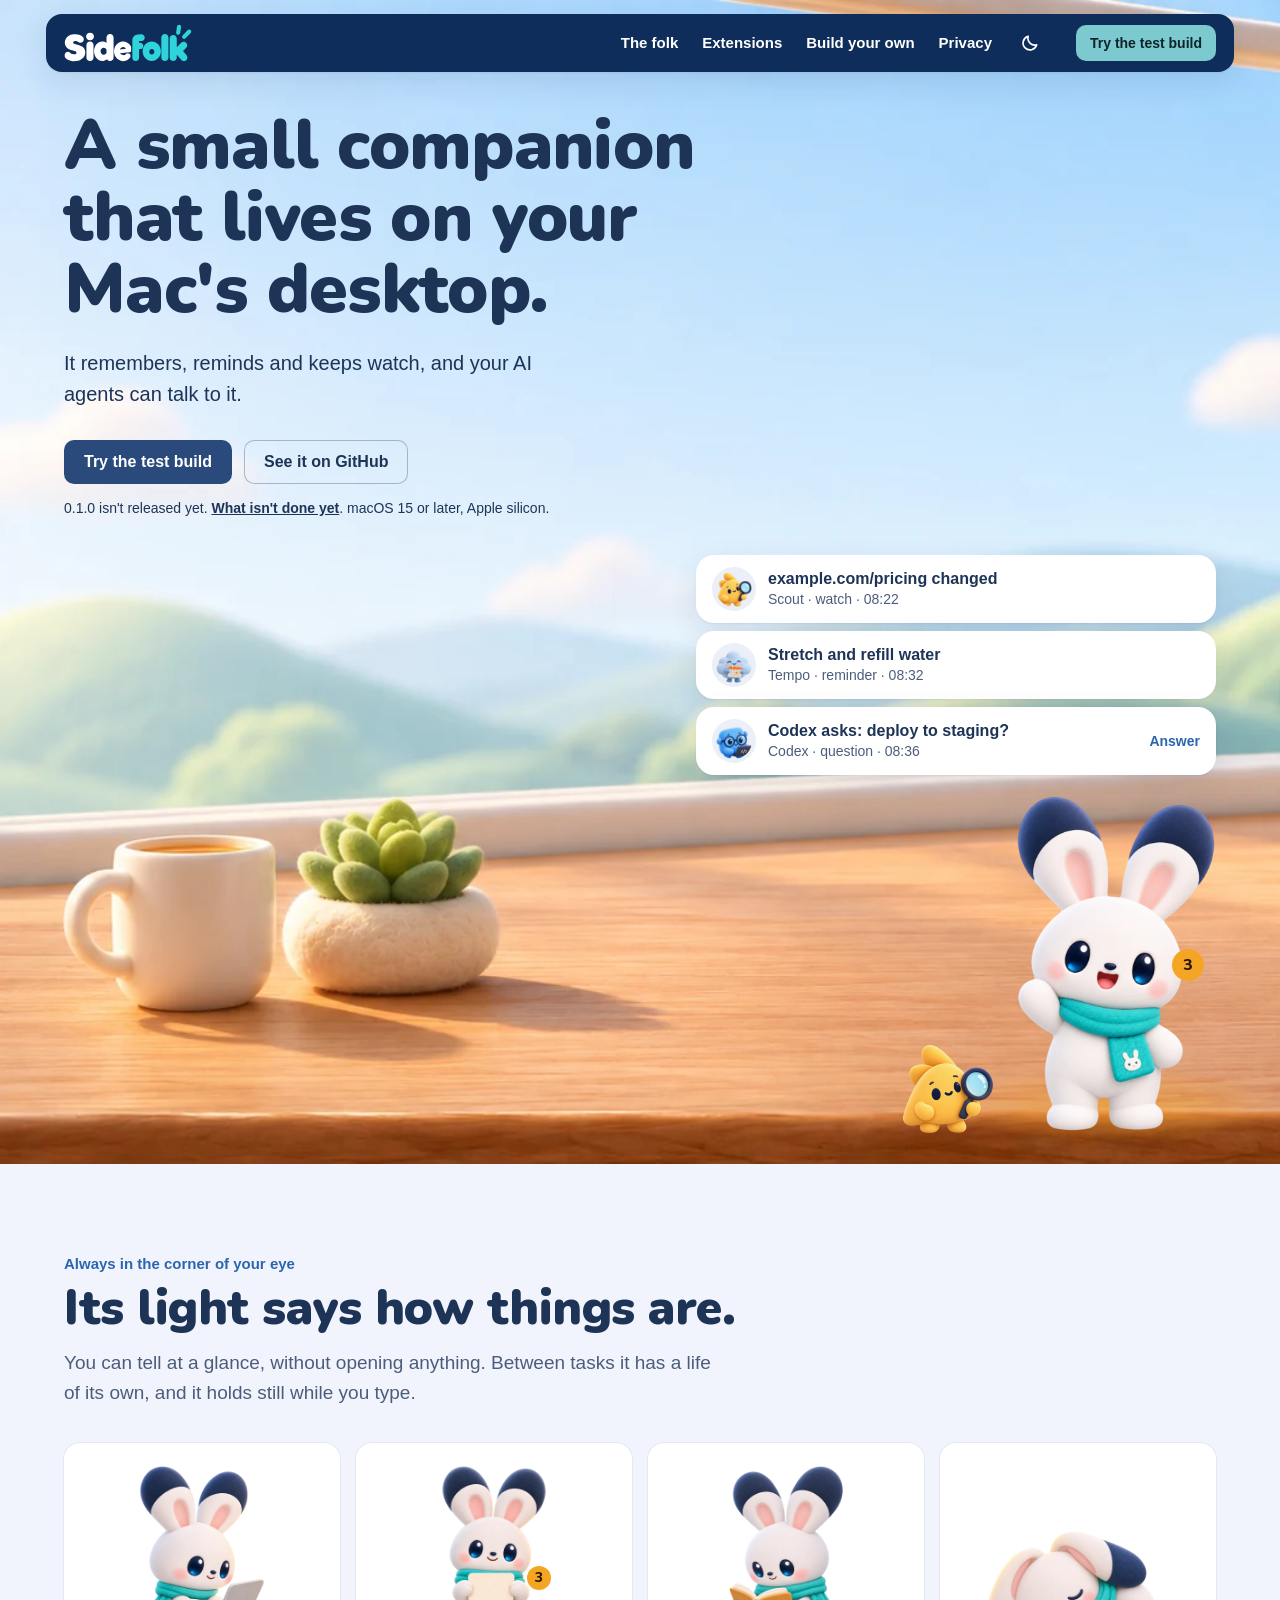
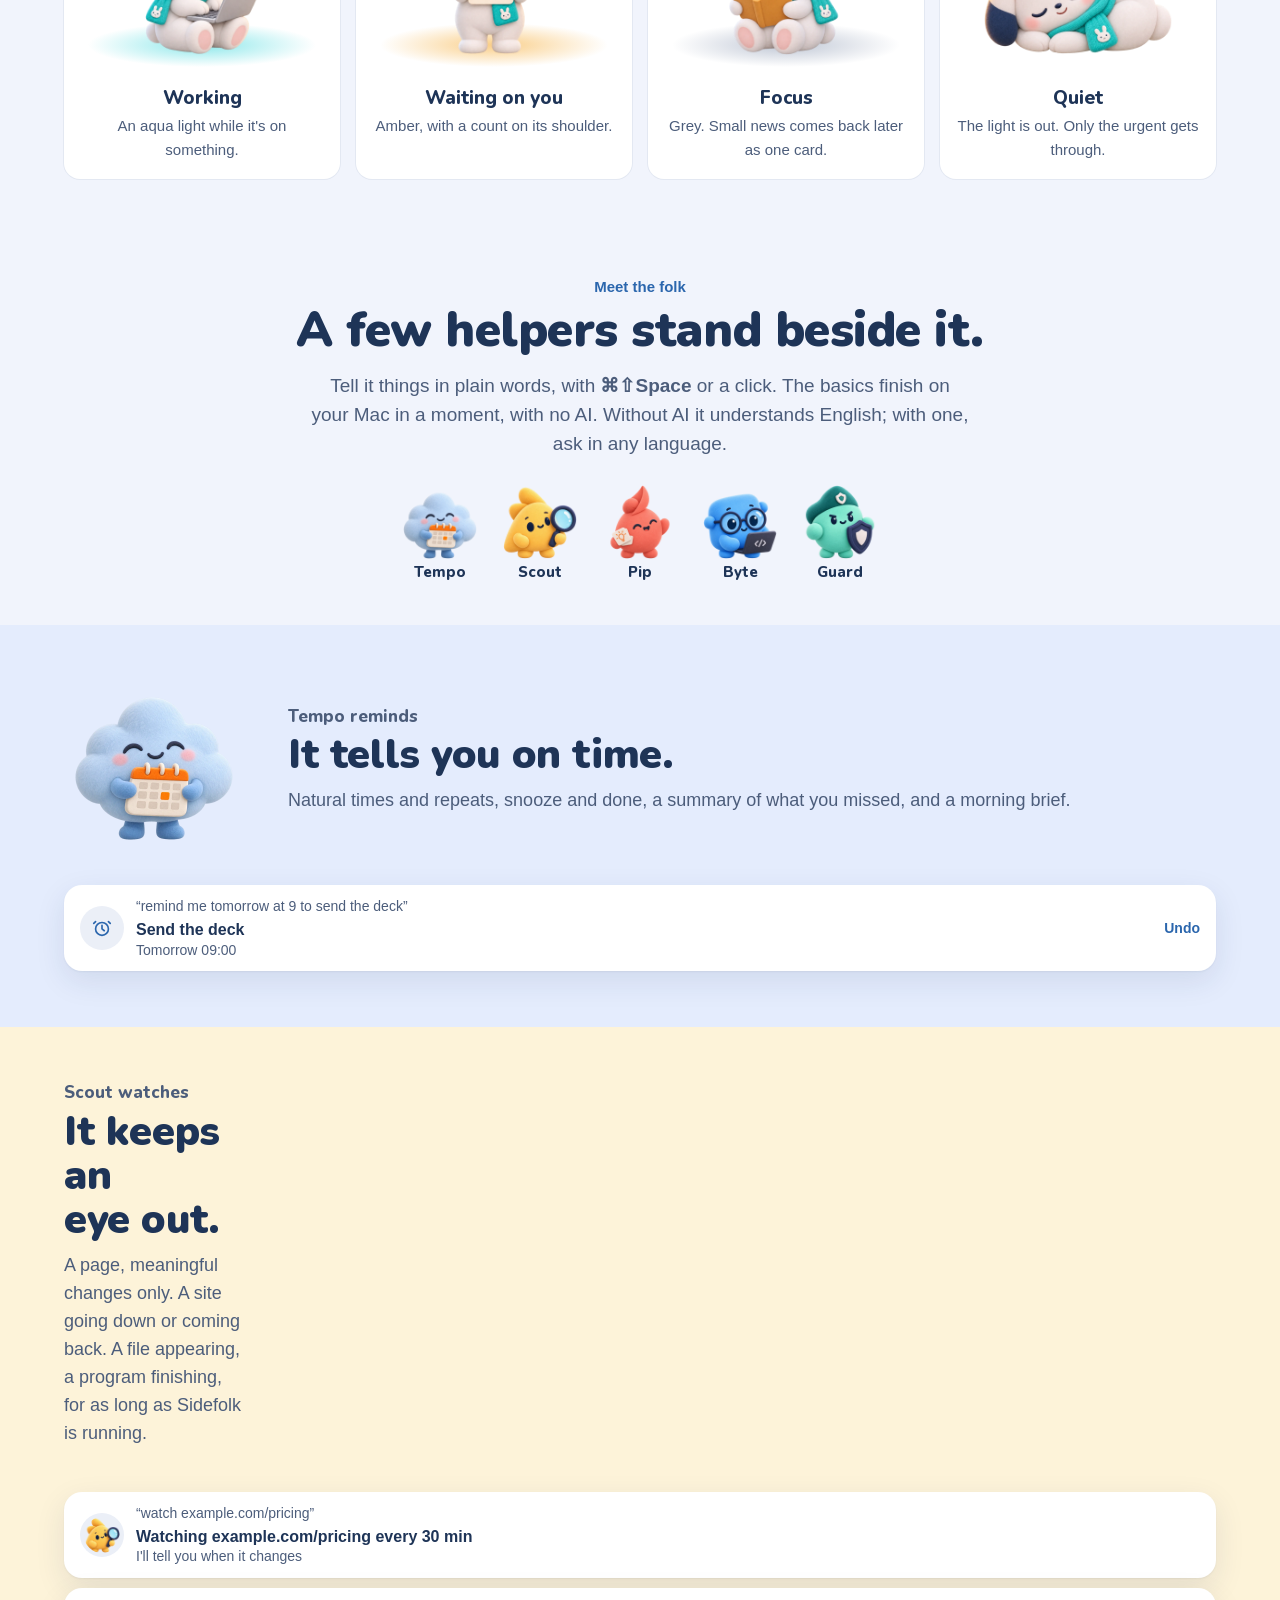
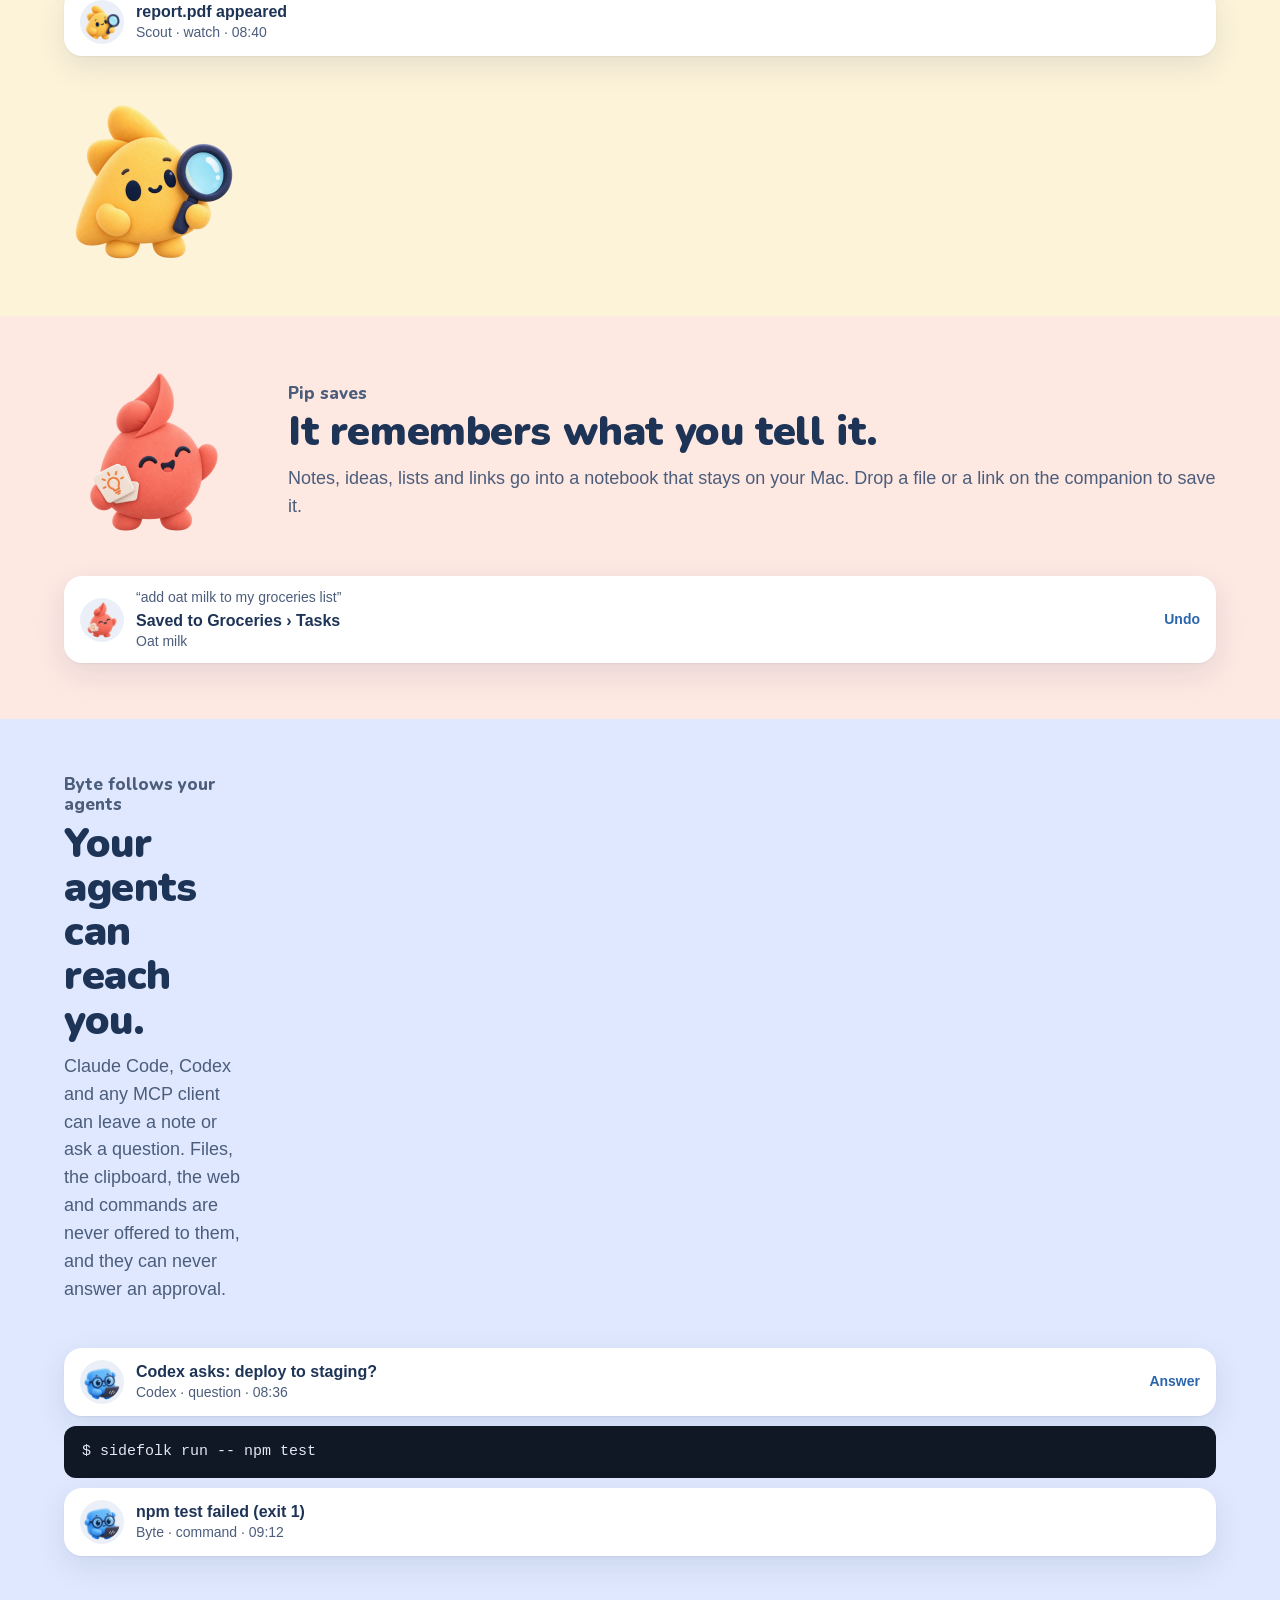
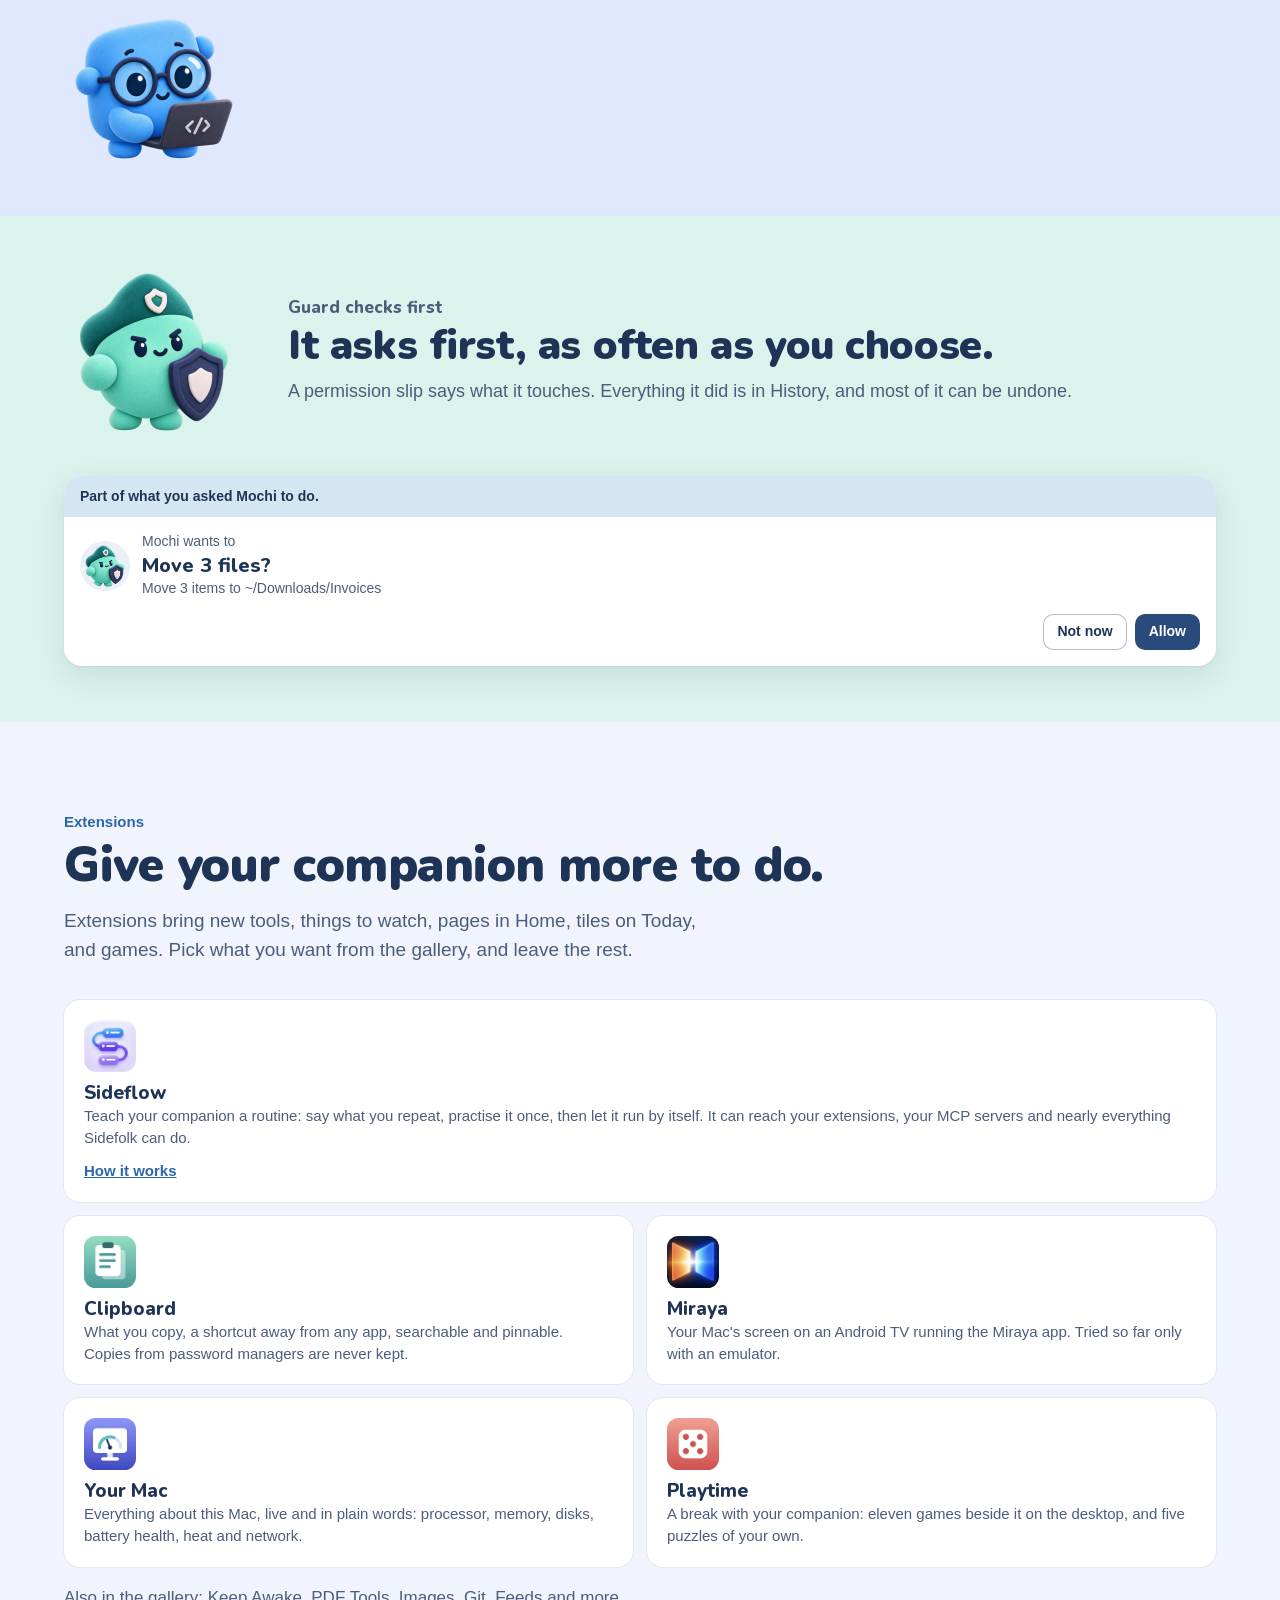
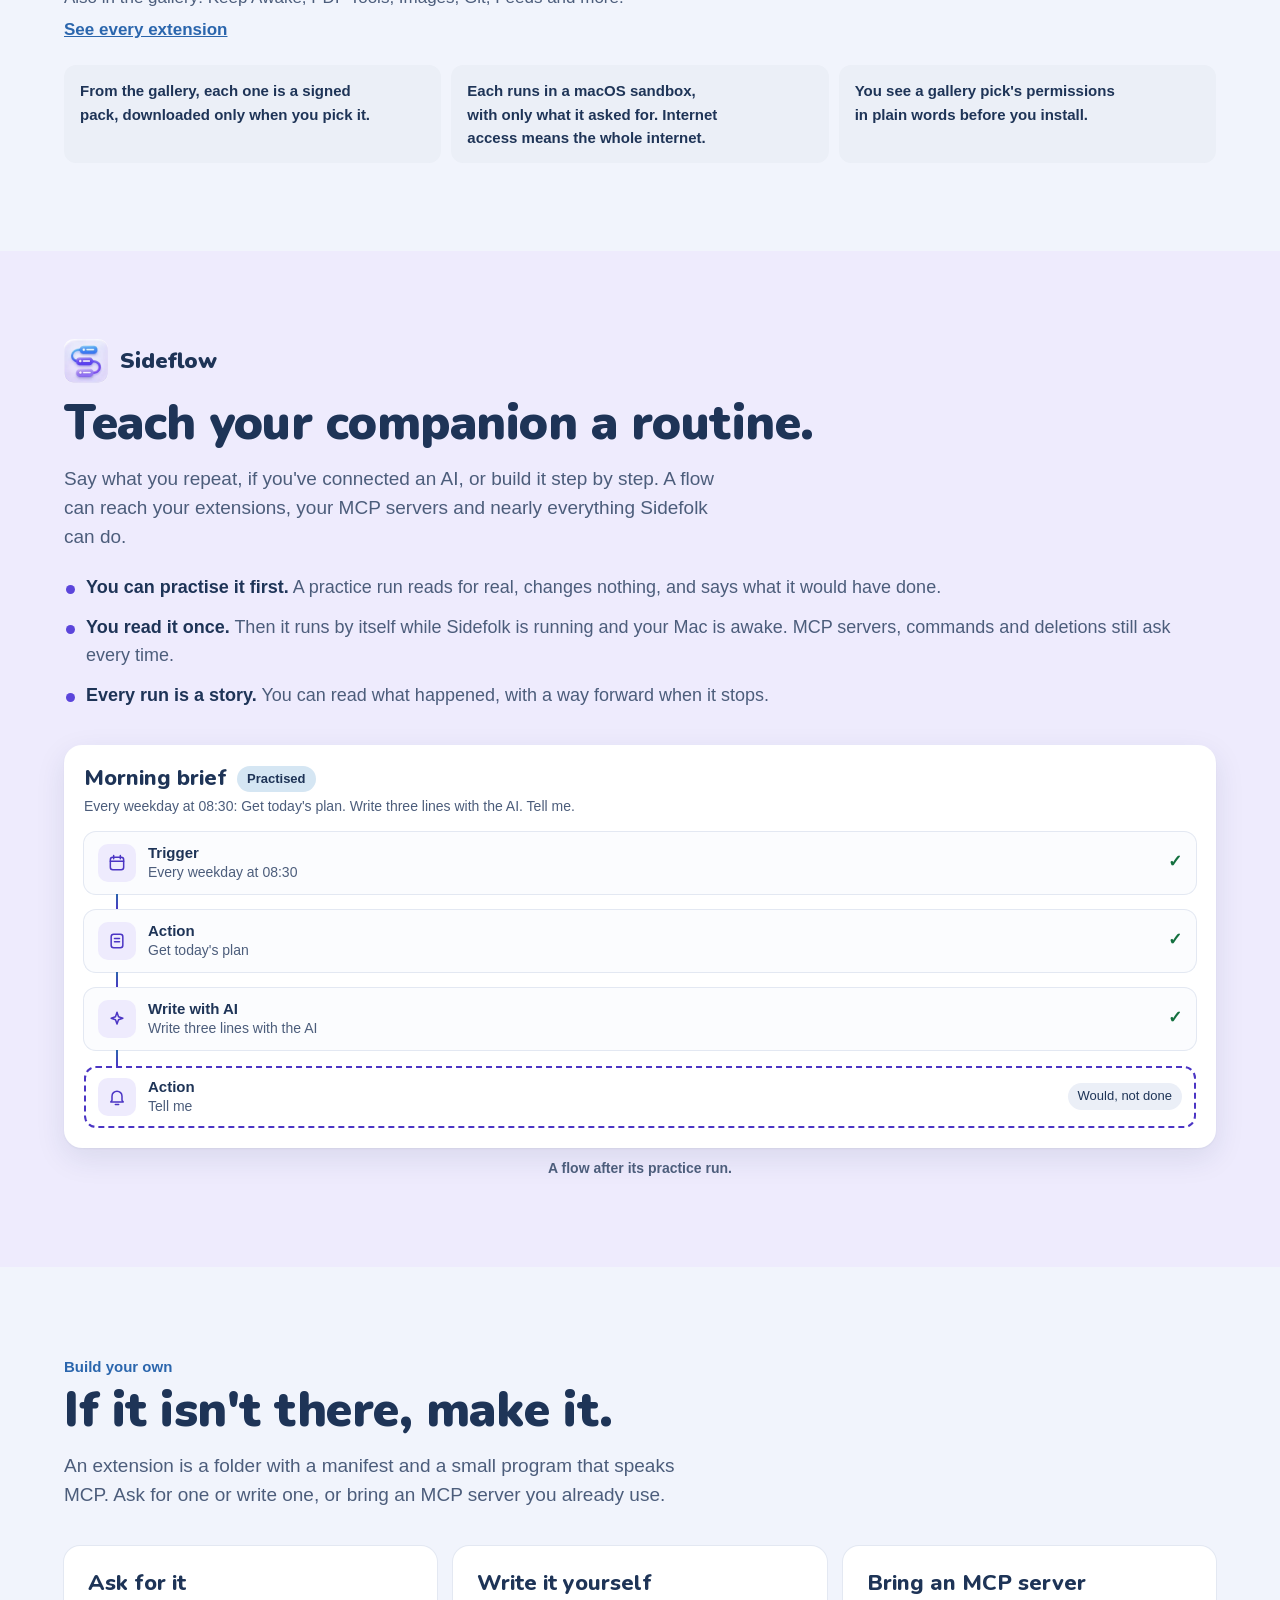
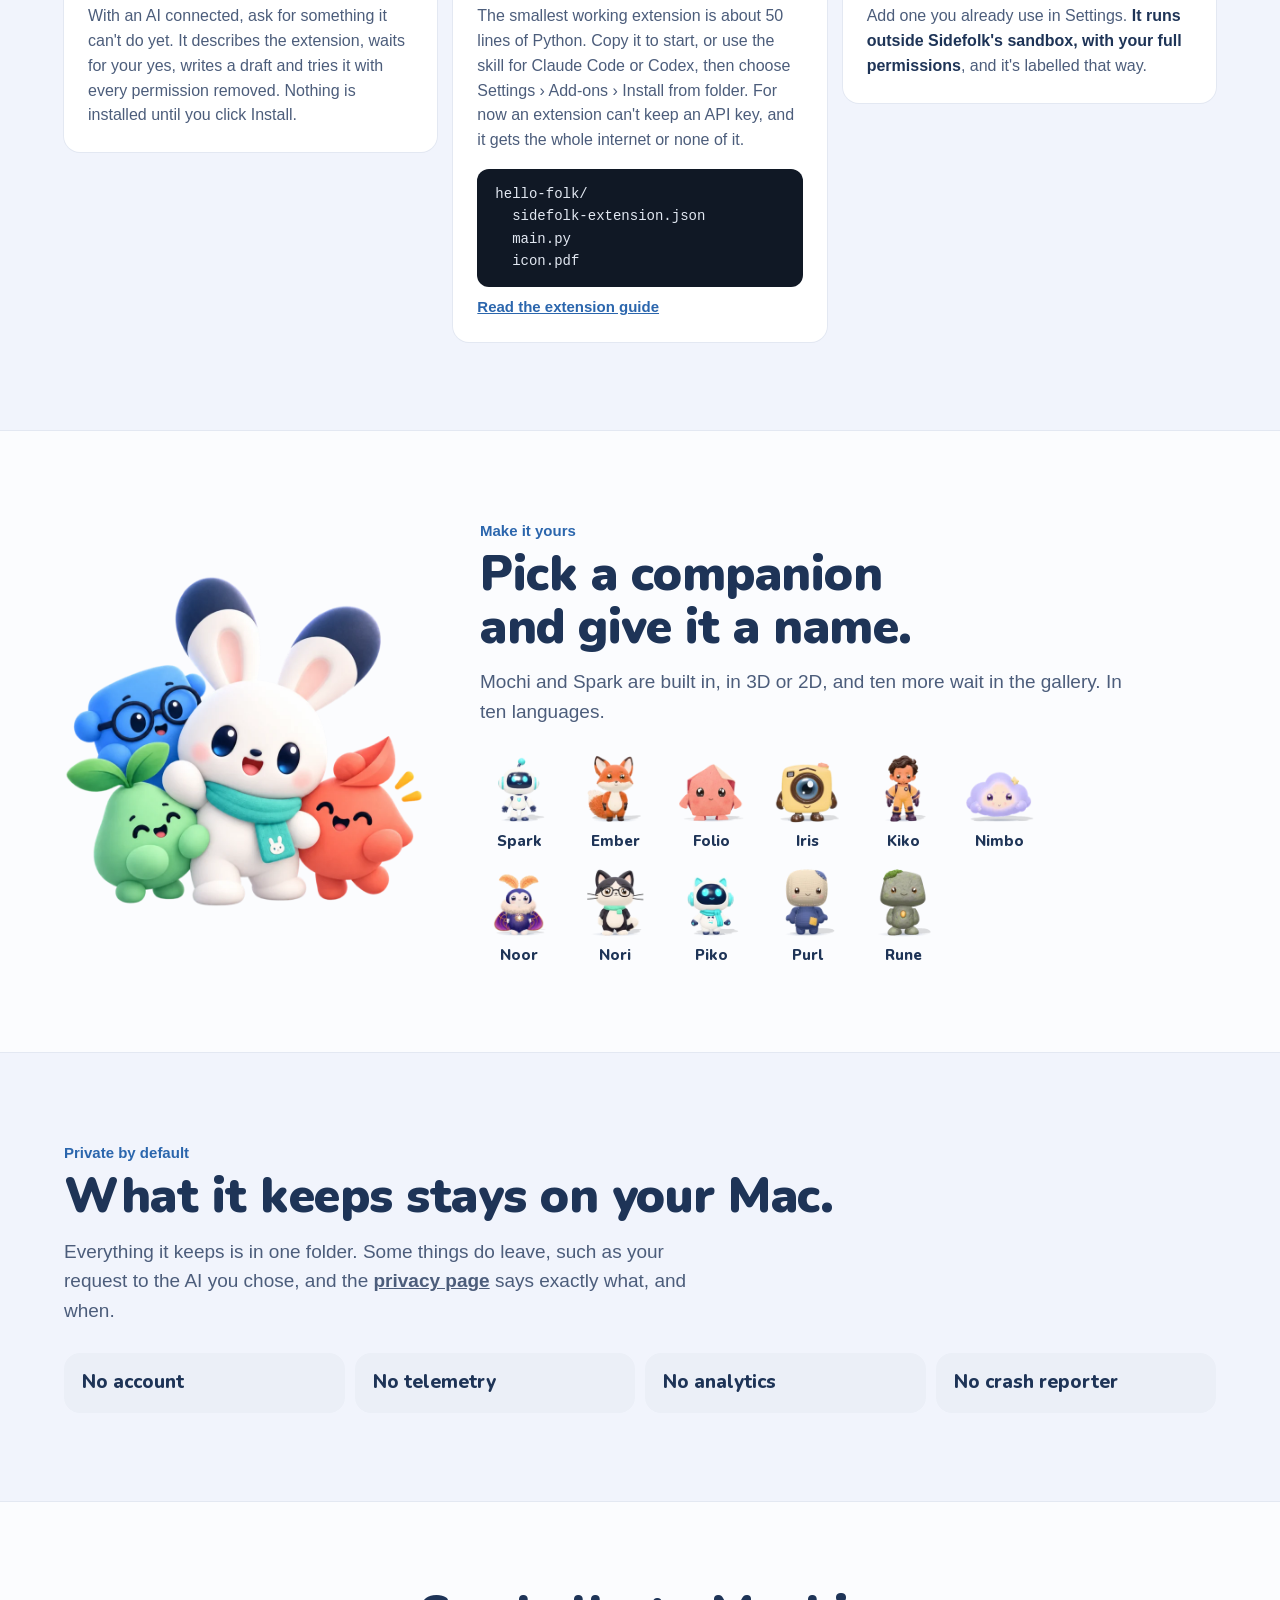
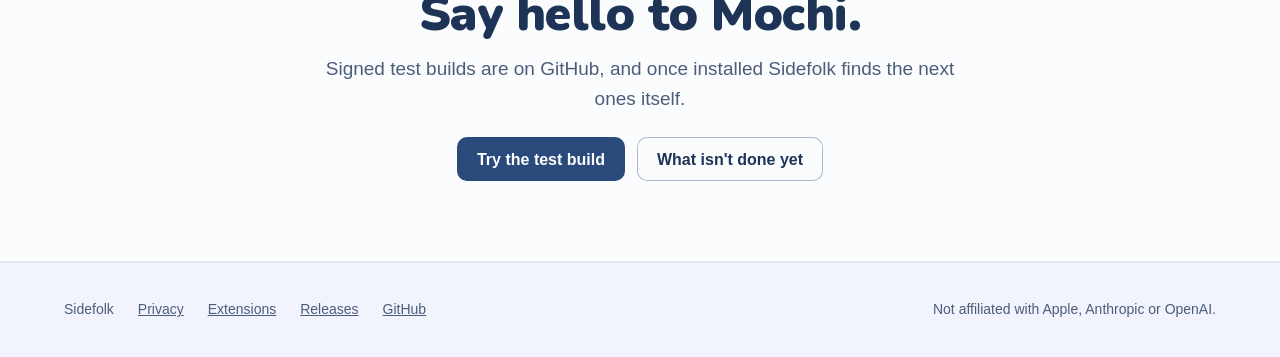
==== public/index.html @ f73df8a4 "Clean transparent folks, every companion, a light and dark switch, the founder's extensions The help" ====
<!doctype html>
<html lang="en">
<head>
  <meta charset="utf-8">
  <meta name="viewport" content="width=device-width, initial-scale=1">
  <title>Sidefolk: a small companion for your Mac desktop</title>
  <meta name="description" content="A small companion that lives on your Mac's desktop. It remembers, reminds and keeps watch, and your AI agents can talk to it. Extensions give it more to do.">
  <link rel="canonical" href="https://getsidefolk.com/">
  <meta property="og:title" content="Sidefolk: a small companion for your Mac desktop">
  <meta property="og:description" content="It remembers, reminds and keeps watch, and your AI agents can talk to it.">
  <meta property="og:type" content="website">
  <meta property="og:url" content="https://getsidefolk.com/">
  <link rel="icon" type="image/png" href="favicon.png">
  <link rel="apple-touch-icon" href="apple-touch-icon.png">
  <script src="theme.js"></script>
  <link rel="stylesheet" href="site.css">
</head>
<body>
<a class="skip" href="#main">Skip to the content</a>
<header class="nav over">
  <a class="logo" href="./"><img src="images/wordmark-reversed.svg" width="600" height="178" alt="Sidefolk"></a>
  <nav class="links" aria-label="Main"><a href="#folk">The folk</a><a href="extensions/">Extensions</a><a href="#build">Build your own</a><a href="privacy/">Privacy</a></nav>
  <button class="theme-toggle" type="button" hidden></button>
  <a class="btn btn-primary btn-small" href="try/">Try the test build</a>
  <details class="menu"><summary>Menu</summary><div><a href="#folk">The folk</a><a href="extensions/">Extensions</a><a href="#build">Build your own</a><a href="privacy/">Privacy</a><a href="try/">Try the test build</a></div></details>
</header>

<main id="main">
<div class="desk">
  <h1>A small companion that lives on your Mac's desktop.</h1>
  <p class="lead">It remembers, reminds and keeps watch, and your AI agents can talk to it.</p>
  <div class="cta"><a class="btn btn-primary" href="try/">Try the test build</a><a class="btn btn-quiet" href="https://github.com/ghassenbrg/sidefolk">See it on GitHub</a></div>
  <p class="note">0.1.0 isn't released yet. <a href="https://github.com/ghassenbrg/sidefolk#what-isnt-done-yet">What isn't done yet</a>. macOS 15 or later, Apple silicon.</p>
  <div class="scene">
    <div class="stack" aria-hidden="true">
      <div class="card"><img src="images/folks/scout.webp" width="44" height="44" alt=""><div><b>example.com/pricing changed</b><span>Scout · watch · 08:22</span></div></div>
      <div class="card"><img src="images/folks/tempo.webp" width="44" height="44" alt=""><div><b>Stretch and refill water</b><span>Tempo · reminder · 08:32</span></div></div>
      <div class="card"><img src="images/folks/byte.webp" width="44" height="44" alt=""><div><b>Codex asks: deploy to staging?</b><span>Codex · question · 08:36</span></div><span class="act">Answer</span></div>
    </div>
    <div class="ground">
      <img class="helper" src="images/folks/scout.webp" width="300" height="300" alt="">
      <div class="stand wait"><img src="images/mochi.webp" width="560" height="944" alt="Mochi, a white rabbit with navy ears and a turquoise scarf, waving"><span class="count" aria-hidden="true">3</span></div>
    </div>
  </div>
</div>

<section class="sec">
  <p class="eyebrow">Always in the corner of your eye</p>
  <h2>Its light says how things are.</h2>
  <p class="sub">You can tell at a glance, without opening anything. Between tasks it has a life of its own, and it holds still while you type.</p>
  <div class="states">
    <div class="state"><div class="stand"><img src="images/states/working.webp" width="840" height="840" alt=""></div><b>Working</b><span>An aqua light while it's on something.</span></div>
    <div class="state"><div class="stand wait"><img src="images/states/waiting.webp" width="840" height="840" alt=""><span class="count" aria-hidden="true">3</span></div><b>Waiting on you</b><span>Amber, with a count on its shoulder.</span></div>
    <div class="state"><div class="stand focus"><img src="images/states/focus.webp" width="840" height="840" alt=""></div><b>Focus</b><span>Grey. Small news comes back later as one card.</span></div>
    <div class="state"><div class="stand out"><img src="images/states/quiet.webp" width="840" height="840" alt=""></div><b>Quiet</b><span>The light is out. Only the urgent gets through.</span></div>
  </div>
</section>

<div class="castintro" id="folk">
  <p class="eyebrow">Meet the folk</p>
  <h2>A few helpers stand beside it.</h2>
  <p class="sub">Tell it things in plain words, with <span class="keys">⌘⇧Space</span> or a click. The basics finish on your Mac in a moment, with no AI. Without AI it understands English; with one, ask in any language.</p>
  <nav class="cast" aria-label="The helpers">
    <a href="#tempo"><img src="images/folks/tempo.webp" width="74" height="74" alt="">Tempo</a>
    <a href="#scout"><img src="images/folks/scout.webp" width="74" height="74" alt="">Scout</a>
    <a href="#pip"><img src="images/folks/pip.webp" width="74" height="74" alt="">Pip</a>
    <a href="#byte"><img src="images/folks/byte.webp" width="74" height="74" alt="">Byte</a>
    <a href="#guard"><img src="images/folks/guard.webp" width="74" height="74" alt="">Guard</a>
  </nav>
</div>

<section class="folk" id="tempo" style="background:var(--tempo)">
  <img class="pic" src="images/folks/tempo.webp" width="300" height="300" alt="Tempo, a soft blue folk holding a calendar">
  <div><div class="name">Tempo reminds</div><h3>It tells you on time.</h3><p>Natural times and repeats, snooze and done, a summary of what you missed, and a morning brief.</p></div>
  <div class="show">
    <div class="card"><span class="ic" aria-hidden="true"><svg viewBox="0 0 24 24" width="22" height="22" fill="none" stroke="currentColor" stroke-width="1.8" stroke-linecap="round" stroke-linejoin="round"><circle cx="12" cy="13" r="7"/><path d="M12 9v4l2.5 2M5 5 3 7M19 5l2 2"/></svg></span><div><span class="said">“remind me tomorrow at 9 to send the deck”</span><b>Send the deck</b><span>Tomorrow 09:00</span></div><span class="act">Undo</span></div>
  </div>
</section>
<section class="folk flip" id="scout" style="background:var(--scout)">
  <div><div class="name">Scout watches</div><h3>It keeps an eye out.</h3><p>A page, meaningful changes only. A site going down or coming back. A file appearing, a program finishing, for as long as Sidefolk is running.</p></div>
  <div class="show">
    <div class="card"><img src="images/folks/scout.webp" width="44" height="44" alt=""><div><span class="said">“watch example.com/pricing”</span><b>Watching example.com/pricing every 30 min</b><span>I'll tell you when it changes</span></div></div>
    <div class="card"><img src="images/folks/scout.webp" width="44" height="44" alt=""><div><b>report.pdf appeared</b><span>Scout · watch · 08:40</span></div></div>
  </div>
  <img class="pic" src="images/folks/scout.webp" width="300" height="300" alt="Scout, a yellow folk with a magnifying glass">
</section>
<section class="folk" id="pip" style="background:var(--pip)">
  <img class="pic" src="images/folks/pip.webp" width="300" height="300" alt="Pip, a coral folk">
  <div><div class="name">Pip saves</div><h3>It remembers what you tell it.</h3><p>Notes, ideas, lists and links go into a notebook that stays on your Mac. Drop a file or a link on the companion to save it.</p></div>
  <div class="show"><div class="card"><img src="images/folks/pip.webp" width="44" height="44" alt=""><div><span class="said">“add oat milk to my groceries list”</span><b>Saved to Groceries › Tasks</b><span>Oat milk</span></div><span class="act">Undo</span></div></div>
</section>
<section class="folk flip" id="byte" style="background:var(--byte)">
  <div><div class="name">Byte follows your agents</div><h3>Your agents can reach you.</h3><p>Claude Code, Codex and any MCP client can leave a note or ask a question. Files, the clipboard, the web and commands are never offered to them, and they can never answer an approval.</p></div>
  <div class="show">
    <div class="card"><img src="images/folks/byte.webp" width="44" height="44" alt=""><div><b>Codex asks: deploy to staging?</b><span>Codex · question · 08:36</span></div><span class="act">Answer</span></div>
    <div class="term">$ sidefolk run -- npm test</div>
    <div class="card"><img src="images/folks/byte.webp" width="44" height="44" alt=""><div><b>npm test failed (exit 1)</b><span>Byte · command · 09:12</span></div></div>
  </div>
  <img class="pic" src="images/folks/byte.webp" width="300" height="300" alt="Byte, a blue folk with round glasses and a laptop">
</section>
<section class="folk" id="guard" style="background:var(--guard)">
  <img class="pic" src="images/folks/guard.webp" width="300" height="300" alt="Guard, a green folk with a cap and a shield">
  <div><div class="name">Guard checks first</div><h3>It asks first, as often as you choose.</h3><p>A permission slip says what it touches. Everything it did is in History, and most of it can be undone.</p></div>
  <div class="slip"><div class="because">Part of what you asked Mochi to do.</div><div class="who"><img src="images/folks/guard.webp" width="50" height="50" alt=""><div><small>Mochi wants to</small><b>Move 3 files?</b><small>Move 3 items to ~/Downloads/Invoices</small></div></div><div class="actions" aria-hidden="true"><span class="btn btn-quiet btn-small">Not now</span><span class="btn btn-primary btn-small">Allow</span></div></div>
</section>

<section class="sec" id="ext">
  <p class="eyebrow">Extensions</p>
  <h2>Give your companion more to do.</h2>
  <p class="sub">Extensions bring new tools, things to watch, pages in Home, tiles on Today, and games. Pick what you want from the gallery, and leave the rest.</p>
  <div class="tiles picks">
    <div class="tile wide"><img src="images/extensions/sideflow.webp" width="52" height="52" alt=""><div><b>Sideflow</b><span>Teach your companion a routine: say what you repeat, practise it once, then let it run by itself. It can reach your extensions, your MCP servers and nearly everything Sidefolk can do.</span><em><a href="#sideflow">How it works</a></em></div></div>
    <div class="tile"><img src="images/extensions/clipboard.webp" width="52" height="52" alt=""><div><b>Clipboard</b><span>What you copy, a shortcut away from any app, searchable and pinnable. Copies from password managers are never kept.</span></div></div>
    <div class="tile"><img src="images/extensions/miraya.webp" width="52" height="52" alt=""><div><b>Miraya</b><span>Your Mac's screen on an Android TV running the Miraya app. Tried so far only with an emulator.</span></div></div>
    <div class="tile"><img src="images/extensions/system-vitals-plus.webp" width="52" height="52" alt=""><div><b>Your Mac</b><span>Everything about this Mac, live and in plain words: processor, memory, disks, battery health, heat and network.</span></div></div>
    <div class="tile"><img src="images/extensions/playtime.webp" width="52" height="52" alt=""><div><b>Playtime</b><span>A break with your companion: eleven games beside it on the desktop, and five puzzles of your own.</span></div></div>
  </div>
  <p class="alsoin">Also in the gallery: Keep Awake, PDF Tools, Images, Git, Feeds and more.</p>
  <p class="morelink"><a href="extensions/">See every extension</a></p>
  <div class="assure"><div>From the gallery, each one is a signed pack, downloaded only when you pick it.</div><div>Each runs in a macOS sandbox, with only what it asked for. Internet access means the whole internet.</div><div>You see a gallery pick's permissions in plain words before you install.</div></div>
</section>

<section class="sec flowsec" id="sideflow">
  <div class="flowgrid">
    <div>
      <div class="flowhead"><img src="images/extensions/sideflow.webp" width="44" height="44" alt=""><strong>Sideflow</strong></div>
      <h2>Teach your companion a routine.</h2>
      <p class="sub">Say what you repeat, if you've connected an AI, or build it step by step. A flow can reach your extensions, your MCP servers and nearly everything Sidefolk can do.</p>
      <ul class="why">
        <li><b>You can practise it first.</b> A practice run reads for real, changes nothing, and says what it would have done.</li>
        <li><b>You read it once.</b> Then it runs by itself while Sidefolk is running and your Mac is awake. MCP servers, commands and deletions still ask every time.</li>
        <li><b>Every run is a story.</b> You can read what happened, with a way forward when it stops.</li>
      </ul>
    </div>
    <div>
      <div class="builder" role="img" aria-label="A flow called Morning brief, with four steps: every weekday at 08:30, get today's plan, write three lines with the AI, tell me.">
        <div class="bhead"><b>Morning brief</b><i>Practised</i></div>
        <div class="bsub">Every weekday at 08:30: Get today's plan. Write three lines with the AI. Tell me.</div>
        <div class="step"><span class="ic"><svg viewBox="0 0 24 24" width="20" height="20" fill="none" stroke="currentColor" stroke-width="1.8" stroke-linecap="round" stroke-linejoin="round"><rect x="4" y="5" width="16" height="15" rx="3"/><path d="M4 10h16M8 3v4M16 3v4"/></svg></span><div><b>Trigger</b><span class="t">Every weekday at 08:30</span></div><span class="ok">✓</span></div>
        <div class="join"></div>
        <div class="step"><span class="ic"><svg viewBox="0 0 24 24" width="20" height="20" fill="none" stroke="currentColor" stroke-width="1.8" stroke-linecap="round" stroke-linejoin="round"><rect x="5" y="4" width="14" height="16" rx="3"/><path d="M9 9h6M9 13h6"/></svg></span><div><b>Action</b><span class="t">Get today's plan</span></div><span class="ok">✓</span></div>
        <div class="join"></div>
        <div class="step"><span class="ic"><svg viewBox="0 0 24 24" width="20" height="20" fill="none" stroke="currentColor" stroke-width="1.8" stroke-linecap="round" stroke-linejoin="round"><path d="M12 4l1.8 5.2L19 11l-5.2 1.8L12 18l-1.8-5.2L5 11l5.2-1.8z"/></svg></span><div><b>Write with AI</b><span class="t">Write three lines with the AI</span></div><span class="ok">✓</span></div>
        <div class="join"></div>
        <div class="step dash"><span class="ic"><svg viewBox="0 0 24 24" width="20" height="20" fill="none" stroke="currentColor" stroke-width="1.8" stroke-linecap="round" stroke-linejoin="round"><path d="M6 16V11a6 6 0 0 1 12 0v5l1.5 2h-15zM10 21h4"/></svg></span><div><b>Action</b><span class="t">Tell me</span></div><span class="would">Would, not done</span></div>
      </div>
      <p class="caption">A flow after its practice run.</p>
    </div>
  </div>
</section>

<section class="sec" id="build">
  <p class="eyebrow">Build your own</p>
  <h2>If it isn't there, make it.</h2>
  <p class="sub">An extension is a folder with a manifest and a small program that speaks MCP. Ask for one or write one, or bring an MCP server you already use.</p>
  <div class="ways">
    <div class="way"><b>Ask for it</b><p>With an AI connected, ask for something it can't do yet. It describes the extension, waits for your yes, writes a draft and tries it with every permission removed. Nothing is installed until you click Install.</p></div>
    <div class="way"><b>Write it yourself</b><p>The smallest working extension is about 50 lines of Python. Copy it to start, or use the skill for Claude Code or Codex, then choose Settings › Add-ons › Install from folder. For now an extension can't keep an API key, and it gets the whole internet or none of it.</p><div class="term">hello-folk/
  sidefolk-extension.json
  main.py
  icon.pdf</div><a href="https://github.com/ghassenbrg/sidefolk/blob/main/docs/EXTENSIONS.md">Read the extension guide</a></div>
    <div class="way"><b>Bring an MCP server</b><p>Add one you already use in Settings. <strong>It runs outside Sidefolk's sandbox, with your full permissions</strong>, and it's labelled that way.</p></div>
  </div>
</section>

<section class="sec band"><div class="family">
  <img src="images/family.webp" width="800" height="740" alt="Mochi hugging three helper folks: Byte, Seed and Pip">
  <div>
    <p class="eyebrow">Make it yours</p>
    <h2>Pick a companion and give it a name.</h2>
    <p class="sub">Mochi and Spark are built in, in 3D or 2D, and ten more wait in the gallery. In ten languages.</p>
    <div class="troupe">
      <figure><img src="images/companions/spark.webp" width="78" height="78" alt=""><figcaption>Spark</figcaption></figure>
      <figure><img src="images/companions/ember.webp" width="78" height="78" alt=""><figcaption>Ember</figcaption></figure>
      <figure><img src="images/companions/folio.webp" width="78" height="78" alt=""><figcaption>Folio</figcaption></figure>
      <figure><img src="images/companions/iris.webp" width="78" height="78" alt=""><figcaption>Iris</figcaption></figure>
      <figure><img src="images/companions/kiko.webp" width="78" height="78" alt=""><figcaption>Kiko</figcaption></figure>
      <figure><img src="images/companions/nimbo.webp" width="78" height="78" alt=""><figcaption>Nimbo</figcaption></figure>
      <figure><img src="images/companions/noor.webp" width="78" height="78" alt=""><figcaption>Noor</figcaption></figure>
      <figure><img src="images/companions/nori.webp" width="78" height="78" alt=""><figcaption>Nori</figcaption></figure>
      <figure><img src="images/companions/piko.webp" width="78" height="78" alt=""><figcaption>Piko</figcaption></figure>
      <figure><img src="images/companions/purl.webp" width="78" height="78" alt=""><figcaption>Purl</figcaption></figure>
      <figure><img src="images/companions/rune.webp" width="78" height="78" alt=""><figcaption>Rune</figcaption></figure>
    </div>
  </div>
</div></section>

<section class="sec">
  <p class="eyebrow">Private by default</p>
  <h2>What it keeps stays on your Mac.</h2>
  <p class="sub">Everything it keeps is in one folder. Some things do leave, such as your request to the AI you chose, and the <a href="privacy/">privacy page</a> says exactly what, and when.</p>
  <div class="facts"><div class="fact">No account</div><div class="fact">No telemetry</div><div class="fact">No analytics</div><div class="fact">No crash reporter</div></div>
</section>

<section class="sec end band">
  <h2>Say hello to Mochi.</h2>
  <p class="sub">Signed test builds are on GitHub, and once installed Sidefolk finds the next ones itself.</p>
  <div class="cta"><a class="btn btn-primary" href="try/">Try the test build</a><a class="btn btn-quiet" href="https://github.com/ghassenbrg/sidefolk#what-isnt-done-yet">What isn't done yet</a></div>
</section>
</main>
<footer class="foot"><span>Sidefolk</span><a href="privacy/">Privacy</a><a href="extensions/">Extensions</a><a href="https://github.com/ghassenbrg/sidefolk/releases">Releases</a><a href="https://github.com/ghassenbrg/sidefolk">GitHub</a><span class="legal">Not affiliated with Apple, Anthropic or OpenAI.</span></footer>
</body>
</html>
---- public/site.css ----
/* getsidefolk.com. Colours are the app's newest default theme, "Sidefolk" (ThemeTokens.swift), so the site and the app meet.
   No outside fonts or scripts: the page must keep the app's "no tracking" promise.
   Nunito is hosted here, under its licence (fonts/OFL.txt). */
@font-face {
  font-family: "Nunito";
  src: url("fonts/nunito-latin.woff2") format("woff2");
  font-weight: 600 900;
  font-style: normal;
  font-display: swap;
  unicode-range: U+0000-00FF, U+0131, U+0152-0153, U+02BB-02BC, U+02C6, U+02DA, U+02DC, U+0304, U+0308, U+0329, U+2000-206F, U+20AC, U+2122, U+2191, U+2193, U+2212, U+2215, U+FEFF, U+FFFD;
}

:root {
  --ink: #1E3457; --ink-2: #4C5D7B;
  --canvas: #F1F4FC; --surface: #FBFCFE; --card: #FFFFFF; --line: #E3E8F2; --well: #EBEFF7;
  --accent: #2A4A7C; --on-accent: #FFFFFF; --accent-soft: #D5E6F3; --link: #2B66AD;
  --warning: #8A4B00; --warning-soft: #FFF3DC; --success: #13703F;
  --wait: #F5A524;
  --tempo: #E4ECFD; --scout: #FDF3D9; --pip: #FDE8E2; --byte: #DFE8FE; --guard: #DAF3EC;
  --flow: #EEEBFD; --flow-ink: #4B35C4; --flow-fill: #5B45DB; --on-flow: #FFFFFF;
  --terminal: #101825;
  --shadow: 0 1px 2px rgba(30, 52, 87, .06), 0 10px 30px rgba(30, 52, 87, .10);
  /* The first screen's scene; the gradient shows until it loads. */
  --bar: #0F2D5B;
  --hero: url(images/hero-day.webp), linear-gradient(135deg, #DCE8F6 0%, #E2F0EF 48%, #E9E6F4 100%);
  --display: "Nunito", ui-rounded, "SF Pro Rounded", -apple-system, BlinkMacSystemFont, "Segoe UI", sans-serif;
  --body: -apple-system, BlinkMacSystemFont, "Segoe UI", Roboto, Helvetica, Arial, sans-serif;
  --mono: ui-monospace, SFMono-Regular, Menlo, Consolas, monospace;
  --gutter: clamp(16px, 5vw, 72px);
  color-scheme: light dark;
}
/* Dark follows the browser unless the visitor chose with the switch (theme.js). */
@media (prefers-color-scheme: dark) {
  :root:not([data-theme="light"]) {
    --ink: #E2E8F2; --ink-2: #A7B3C6;
    --canvas: #101825; --surface: #141D2C; --card: #182232; --line: #25303F; --well: #1F2A3B;
    --accent: #7CC9CF; --on-accent: #0D2529; --accent-soft: #20344A; --link: #8FC8DA;
    --warning: #FFC266; --warning-soft: #3A2E17; --success: #5FD69A;
    --tempo: #18263F; --scout: #2C2616; --pip: #331F1E; --byte: #15234A; --guard: #122E2A;
    --flow: #1B1838; --flow-ink: #B9ADFF; --flow-fill: #B9ADFF; --on-flow: #17123A;
    --terminal: #0A101A;
    --shadow: 0 1px 2px rgba(0, 0, 0, .3), 0 12px 32px rgba(0, 0, 0, .35);
    --bar: #182232;
    --hero: url(images/hero-night.webp), linear-gradient(135deg, #0E1A2E 0%, #0E2024 50%, #191630 100%);
  }
}
:root[data-theme="dark"] {
  --ink: #E2E8F2; --ink-2: #A7B3C6;
  --canvas: #101825; --surface: #141D2C; --card: #182232; --line: #25303F; --well: #1F2A3B;
  --accent: #7CC9CF; --on-accent: #0D2529; --accent-soft: #20344A; --link: #8FC8DA;
  --warning: #FFC266; --warning-soft: #3A2E17; --success: #5FD69A;
  --tempo: #18263F; --scout: #2C2616; --pip: #331F1E; --byte: #15234A; --guard: #122E2A;
  --flow: #1B1838; --flow-ink: #B9ADFF; --flow-fill: #B9ADFF; --on-flow: #17123A;
  --terminal: #0A101A;
  --shadow: 0 1px 2px rgba(0, 0, 0, .3), 0 12px 32px rgba(0, 0, 0, .35);
  --bar: #182232;
  --hero: url(images/hero-night.webp), linear-gradient(135deg, #0E1A2E 0%, #0E2024 50%, #191630 100%);
  color-scheme: dark;
}
:root[data-theme="light"] { color-scheme: light; }

* { box-sizing: border-box; }
html { -webkit-text-size-adjust: 100%; scroll-behavior: smooth; }
@media (prefers-reduced-motion: reduce) { html { scroll-behavior: auto; } }
body { margin: 0; background: var(--canvas); color: var(--ink); font: 17px/1.55 var(--body); overflow-x: hidden; }
img { display: block; max-width: 100%; height: auto; }
a { color: var(--link); }
a:focus-visible, summary:focus-visible { outline: 2px solid var(--ink); outline-offset: 3px; border-radius: 4px; }
h1, h2, h3, p, ul, figure { margin: 0; }
h1, h2, h3 { font-family: var(--display); font-weight: 800; letter-spacing: -.01em; text-wrap: balance; }
code { font-family: var(--mono); font-size: .92em; }
.skip { position: absolute; inset-inline-start: 12px; top: -60px; z-index: 20; padding: 10px 14px; border-radius: 10px; background: var(--accent); color: var(--on-accent); }
.skip:focus { top: 12px; }
.keys { font-weight: 600; white-space: nowrap; }

/* Buttons: one primary per screen. */
.btn { display: inline-flex; align-items: center; justify-content: center; min-height: 44px; padding: 10px 20px; border-radius: 10px; font: 700 16px/1.2 var(--body); text-decoration: none; white-space: nowrap; }
.btn:focus-visible { outline: 2px solid var(--ink); outline-offset: 3px; }
.btn-primary { background: var(--accent); color: var(--on-accent); }
.btn-quiet { color: var(--ink); box-shadow: inset 0 0 0 1px rgba(127, 142, 170, .6); }
.btn-small { min-height: 36px; padding: 6px 14px; font-size: 14px; }

/* Header. Always navy: the logo's turquoise only reads on a dark surface (1.8:1 on white, 7.6:1 on navy).
   On Home it floats over the scene, with the logo in line with the headline. */
.nav { --ink: #FFFFFF; --accent: #7CC9CF; --on-accent: #0D2529; display: flex; align-items: center; gap: 28px; padding: 14px var(--gutter); background: var(--bar); color: var(--ink); }
.nav.over { position: absolute; z-index: 5; top: 14px; inset-inline: max(8px, calc(var(--gutter) - 18px)); padding: 10px 18px; border-radius: 16px; box-shadow: var(--shadow); }
.logo img { width: 128px; }
.links { display: flex; gap: 24px; margin-inline-start: auto; font-weight: 600; font-size: 15px; }
.links a { padding-block: 4px; color: var(--ink); text-decoration: none; }
.links a:hover, .links a[aria-current] { text-decoration: underline; text-underline-offset: 4px; }
.theme-toggle { display: grid; place-items: center; width: 36px; height: 36px; margin-inline-start: -8px; padding: 0; border: 0; border-radius: 10px; background: none; color: inherit; cursor: pointer; }
.theme-toggle[hidden] { display: none; }
.theme-toggle:hover { background: rgba(255, 255, 255, .14); }
.theme-toggle:focus-visible { outline: 2px solid var(--ink); outline-offset: 2px; }
.menu { display: none; position: relative; }
.menu summary { padding: 8px 12px; border-radius: 10px; font-weight: 700; font-size: 14px; list-style: none; cursor: pointer; box-shadow: inset 0 0 0 1px rgba(127, 142, 170, .6); }
.menu summary::-webkit-details-marker { display: none; }
.menu div { position: absolute; z-index: 10; inset-inline-end: 0; top: calc(100% + 6px); display: grid; min-width: 180px; padding: 8px; border-radius: 12px; background: var(--bar); box-shadow: var(--shadow); }
.menu a { padding: 10px 12px; color: var(--ink); text-decoration: none; font-weight: 600; }

/* The first screen is a Mac desktop, with the product standing where it really stands. */
/* Grows with the window so the sill stays below the words; anchored left so the mug and plant stay in. */
.desk { position: relative; min-height: max(840px, 52vw); overflow: hidden; padding: 128px var(--gutter) 0; background-image: var(--hero); background-position: left bottom; background-size: cover; background-repeat: no-repeat; }
.desk h1 { max-width: 660px; font-size: clamp(40px, 5.4vw, 72px); line-height: 1.04; font-weight: 900; }
.desk .lead { max-width: 520px; margin-top: 22px; font-size: 20px; color: var(--ink); }
.cta { display: flex; flex-wrap: wrap; gap: 12px; margin-top: 30px; }
.note { margin-top: 14px; font-size: 14px; color: var(--ink); }
.note a { color: inherit; font-weight: 600; }
.scene { position: absolute; inset-inline-end: var(--gutter); bottom: 22px; width: 500px; }
.stack { display: grid; gap: 8px; margin-bottom: 20px; }
.ground { display: flex; align-items: flex-end; justify-content: flex-end; gap: 22px; }
.ground .helper { width: 92px; margin-bottom: 10px; }
.ground .stand { width: 200px; }

/* The companion on its light: aqua working, amber waiting, grey in Focus. */
.stand { position: relative; display: inline-block; padding-bottom: 12px; }
.stand::after { content: ""; position: absolute; inset-inline-start: 50%; bottom: 0; width: 170%; height: 22%; transform: translateX(-50%); border-radius: 50%; background: radial-gradient(closest-side, var(--pool, rgba(46, 212, 217, .55)), transparent); }
.stand img { position: relative; z-index: 1; }
.stand.wait { --pool: rgba(245, 165, 36, .55); }
.stand.focus { --pool: rgba(127, 142, 170, .5); }
.stand.out { --pool: transparent; }
.count { position: absolute; z-index: 2; top: 44%; inset-inline-end: 6%; min-width: 32px; height: 32px; padding: 0 8px; border-radius: 16px; background: var(--wait); color: #2A1A00; font: 800 16px/32px var(--display); text-align: center; }

/* The Sidecard's card, drawn with the app's own proportions. */
.card { display: flex; gap: 12px; align-items: center; padding: 12px 16px; border-radius: 18px; background: var(--card); box-shadow: var(--shadow); }
.card > img, .card > .ic { flex: none; width: 44px; height: 44px; padding: 4px; object-fit: contain; border-radius: 50%; background: var(--well); }
.card > .ic { display: grid; place-items: center; padding: 0; color: var(--link); }
.card b { display: block; font-size: 16px; line-height: 1.3; font-weight: 650; }
.card span { display: block; font-size: 14px; line-height: 1.35; color: var(--ink-2); }
.card .said { margin-bottom: 4px; }
.card .act { margin-inline-start: auto; color: var(--link); font-weight: 700; white-space: nowrap; }
.slip { padding: 16px; border-radius: 18px; background: var(--card); box-shadow: var(--shadow); }
.slip .because { margin: -16px -16px 14px; padding: 10px 16px; border-radius: 18px 18px 0 0; background: var(--accent-soft); font-size: 14px; font-weight: 600; }
.slip .who { display: flex; gap: 12px; align-items: center; }
.slip .who img { width: 50px; height: 50px; padding: 4px; object-fit: contain; border-radius: 50%; background: var(--well); }
.slip small { display: block; color: var(--ink-2); font-size: 14px; }
.slip b { display: block; font: 800 20px/1.25 var(--display); }
.slip .actions { display: flex; gap: 8px; justify-content: flex-end; margin-top: 14px; }
.term { padding: 14px 18px; border-radius: 12px; background: var(--terminal); color: #E2E8F2; font: 15px/1.6 var(--mono); overflow-x: auto; white-space: pre; }

/* Sections. */
.eyebrow { font-weight: 700; font-size: 15px; color: var(--link); }
.sec { padding: 88px var(--gutter); }
.sec h2 { margin-top: 6px; max-width: 820px; font-size: clamp(30px, 3.8vw, 50px); line-height: 1.08; font-weight: 900; }
.sub { max-width: 660px; margin-top: 14px; font-size: 19px; color: var(--ink-2); }
.sub a, .folk p a { color: inherit; font-weight: 600; }
.band { background: var(--surface); border-block: 1px solid var(--line); }

.states { display: grid; grid-template-columns: repeat(4, 1fr); gap: 16px; margin-top: 36px; }
.state { padding: 22px 16px 18px; border-radius: 16px; background: var(--card); text-align: center; box-shadow: 0 0 0 1px var(--line); }
.state .stand { width: 190px; margin-bottom: 12px; }
.state .stand::after { width: 120%; }
.state .count { min-width: 24px; height: 24px; padding: 0 6px; font-size: 14px; line-height: 24px; top: 50%; inset-inline-end: 20%; }
.state b { display: block; font: 800 19px/1.2 var(--display); }
.state > span { display: block; margin-top: 4px; font-size: 15px; color: var(--ink-2); }

.castintro { padding: 8px var(--gutter) 44px; text-align: center; }
.castintro h2 { margin: 6px auto 0; max-width: 820px; font-size: clamp(30px, 3.8vw, 50px); line-height: 1.08; font-weight: 900; }
.castintro .sub { margin-inline: auto; }
.cast { display: flex; justify-content: center; flex-wrap: wrap; gap: 8px 26px; margin-top: 26px; }
.cast a { display: grid; justify-items: center; gap: 4px; color: var(--ink); text-decoration: none; font: 800 15px/1.2 var(--display); }
.cast img { width: 74px; height: 74px; object-fit: contain; }
.folk { display: grid; grid-template-columns: 240px 1fr 1fr; gap: 44px; align-items: center; padding: 56px var(--gutter); scroll-margin-top: 12px; }
.folk.flip { grid-template-columns: 1fr 1fr 240px; }
.folk.flip .pic { order: 3; }
.folk .pic { width: 210px; justify-self: center; }
.folk .name { font: 800 17px/1.2 var(--display); color: var(--ink-2); }
.folk h3 { margin-top: 6px; font-size: clamp(28px, 3.2vw, 42px); line-height: 1.08; font-weight: 900; }
.folk p { margin-top: 10px; font-size: 18px; color: var(--ink-2); }
.show { display: grid; gap: 10px; }

.tiles { display: grid; grid-template-columns: repeat(4, 1fr); gap: 14px; margin-top: 36px; }
.tiles.picks { grid-template-columns: repeat(3, 1fr); }
.tile.wide { grid-column: span 2; }
.tile { display: grid; align-content: start; gap: 10px; padding: 20px; border-radius: 16px; background: var(--card); box-shadow: 0 0 0 1px var(--line); }
.tile img { width: 52px; height: 52px; object-fit: contain; border-radius: 22%; }
.tile b { display: block; font: 800 19px/1.2 var(--display); }
.tile span { display: block; font-size: 15px; line-height: 1.45; color: var(--ink-2); }
.tile.note-limit em { display: block; margin-top: 6px; font-style: normal; font-size: 14px; color: var(--ink-2); font-weight: 600; }
.tile em { display: flex; flex-wrap: wrap; align-items: center; gap: 6px 12px; margin-top: 10px; font-style: normal; }
.tile em a { font-size: 15px; font-weight: 700; }
.alsoin { margin-top: 18px; color: var(--ink-2); }
.alsoin + .morelink { margin-top: 6px; }
.morelink { margin-top: 18px; font-weight: 700; }
.assure { display: grid; grid-template-columns: repeat(3, 1fr); gap: 10px; margin-top: 22px; }
.assure div { padding: 14px 16px; border-radius: 12px; background: var(--well); font-weight: 600; font-size: 15px; text-wrap: balance; }

.flowsec { background: var(--flow); }
.flowgrid { display: grid; grid-template-columns: minmax(0, 1fr) minmax(0, 520px); gap: 64px; align-items: center; }
.flowhead { display: flex; align-items: center; gap: 12px; margin-bottom: 14px; }
.flowhead img { width: 44px; height: 44px; border-radius: 22%; }
.flowhead strong { font: 900 22px/1.1 var(--display); }
.why { margin-top: 22px; padding: 0; list-style: none; display: grid; gap: 12px; }
.why li { position: relative; padding-inline-start: 22px; font-size: 18px; color: var(--ink-2); }
.why li::before { content: ""; position: absolute; inset-inline-start: 2px; top: .62em; width: 9px; height: 9px; border-radius: 50%; background: var(--flow-fill); }
.why b { color: var(--ink); }
.chipslabel { margin-top: 22px; font-weight: 700; font-size: 15px; }
.chips { display: flex; flex-wrap: wrap; gap: 4px 16px; margin-top: 6px; color: var(--ink-2); }
.builder { padding: 20px; border-radius: 18px; background: var(--card); box-shadow: var(--shadow); }
.bhead { display: flex; flex-wrap: wrap; align-items: center; gap: 10px; margin-bottom: 4px; }
.bhead b { font: 800 22px/1.2 var(--display); }
.bhead i { padding: 3px 10px; border-radius: 999px; background: var(--accent-soft); font-style: normal; font-size: 13px; font-weight: 600; }
.bsub { margin-bottom: 14px; font-size: 14px; color: var(--ink-2); }
.step { display: flex; align-items: center; gap: 12px; padding: 12px 14px; border-radius: 12px; background: var(--surface); box-shadow: 0 0 0 1px var(--line); }
.step .ic { flex: none; display: grid; place-items: center; width: 38px; height: 38px; border-radius: 10px; background: var(--flow); color: var(--flow-ink); }
.step b { display: block; font-size: 15px; font-weight: 650; line-height: 1.25; }
.step .t { display: block; font-size: 14px; color: var(--ink-2); line-height: 1.3; }
.step .ok { margin-inline-start: auto; color: var(--success); font-weight: 800; }
.step .would { margin-inline-start: auto; padding: 3px 10px; border-radius: 999px; background: var(--well); font-size: 13px; white-space: nowrap; }
.step.dash { background: transparent; box-shadow: none; outline: 2px dashed var(--flow-ink); outline-offset: -2px; }
.join { width: 2px; height: 16px; margin-inline-start: 32px; background: linear-gradient(var(--link), var(--flow-ink)); }
.caption { margin-top: 10px; font-size: 14px; font-weight: 600; color: var(--ink-2); text-align: center; }

.ways { display: grid; grid-template-columns: repeat(3, 1fr); gap: 16px; margin-top: 36px; align-items: start; }
.way { display: grid; gap: 8px; padding: 24px; border-radius: 16px; background: var(--card); box-shadow: 0 0 0 1px var(--line); }
.way b { font: 800 22px/1.2 var(--display); }
.way strong { color: var(--ink); }
.way p { color: var(--ink-2); font-size: 16px; }
.way .term { margin-top: 8px; font-size: 14px; }
.way a { font-weight: 700; font-size: 15px; }

.family { display: grid; grid-template-columns: 360px 1fr; gap: 56px; align-items: center; }
.troupe { display: flex; flex-wrap: wrap; gap: 14px 18px; max-width: 590px; margin-top: 24px; }
.troupe figure { text-align: center; font: 800 15px/1.2 var(--display); }
.troupe img { width: 78px; height: 78px; object-fit: contain; margin-bottom: 4px; }
.facts { display: grid; grid-template-columns: repeat(4, 1fr); gap: 10px; margin-top: 28px; }
.fact { padding: 18px; border-radius: 16px; background: var(--well); font: 800 19px/1.25 var(--display); }
.end { text-align: center; padding-block: 80px; }
.end h2, .end .sub { margin-inline: auto; }
.end .cta { justify-content: center; margin-top: 24px; }

/* Inner pages. */
.pagehead { padding: 64px var(--gutter) 8px; max-width: 1040px; margin: 0 auto; }
.pagehead h1 { font-size: clamp(36px, 4.4vw, 56px); line-height: 1.05; font-weight: 900; }
.reading { display: grid; grid-template-columns: 200px minmax(0, 760px); gap: 56px; justify-content: center; padding: 56px var(--gutter) 80px; }
.toc { position: sticky; top: 24px; align-self: start; display: grid; gap: 10px; font-size: 15px; }
.toc a { padding-block: 2px; color: var(--ink-2); text-decoration: none; }
.reading h1 { font-size: clamp(34px, 4vw, 50px); line-height: 1.08; font-weight: 900; }
.reading .lead { margin-top: 14px; font-size: 20px; color: var(--ink-2); }
.reading h2 { margin-top: 44px; font-size: 27px; line-height: 1.2; scroll-margin-top: 16px; }
.reading p { margin-top: 10px; }
.tablewrap { margin-top: 18px; border-radius: 16px; background: var(--card); box-shadow: 0 0 0 1px var(--line); overflow: hidden; }
table { width: 100%; border-collapse: collapse; font-size: 15px; }
th { text-align: start; padding: 12px 16px; font-size: 14px; font-weight: 600; color: var(--ink-2); background: var(--well); }
td { padding: 13px 16px; border-top: 1px solid var(--line); vertical-align: top; }
td:first-child { font-weight: 600; width: 42%; }
.getit { display: grid; grid-template-columns: minmax(0, 1fr) 300px; gap: 64px; align-items: center; max-width: 1040px; margin: 0 auto; padding: 64px var(--gutter) 40px; }
.getit h1 { font-size: clamp(36px, 4.4vw, 56px); line-height: 1.05; font-weight: 900; }
.getit .lead { margin-top: 14px; font-size: 20px; color: var(--ink-2); }
.banner { margin-top: 26px; padding: 14px 16px; border-radius: 12px; background: var(--warning-soft); font-size: 15px; }
.banner b { color: var(--warning); }
.banner a { color: inherit; font-weight: 600; }
.getit .stand { justify-self: center; width: 230px; }
.steps { display: grid; grid-template-columns: repeat(3, 1fr); gap: 16px; max-width: 1040px; margin: 0 auto; padding: 16px var(--gutter) 80px; }
.howto { padding: 22px; border-radius: 16px; background: var(--card); box-shadow: 0 0 0 1px var(--line); }
.howto i { display: inline-block; width: 30px; height: 30px; border-radius: 15px; background: var(--accent-soft); font: 800 16px/30px var(--display); text-align: center; }
.howto b { display: block; margin-top: 10px; font: 800 20px/1.2 var(--display); }
.howto span { display: block; margin-top: 6px; color: var(--ink-2); font-size: 16px; }
.lost { min-height: 60vh; display: grid; place-content: center; justify-items: center; gap: 12px; padding: 48px var(--gutter); text-align: center; }
.lost img { width: 150px; }
.lost h1 { font-size: 36px; font-weight: 900; }

.foot { display: flex; flex-wrap: wrap; gap: 8px 24px; align-items: center; padding: 32px var(--gutter); color: var(--ink-2); font-size: 14px; border-top: 1px solid var(--line); }
.foot a { padding-block: 4px; color: var(--ink-2); }
.foot .legal { margin-inline-start: auto; }

@media (max-width: 1280px) {
  .desk { min-height: 0; padding-top: 110px; padding-bottom: 20px; }
  .scene { position: static; width: min(100%, 520px); margin: 36px 0 0 auto; }
  .tiles, .tiles.picks { grid-template-columns: repeat(2, 1fr); }
  .folk, .folk.flip { grid-template-columns: 180px 1fr; }
  .folk .show, .folk .slip { grid-column: 1 / -1; }
  .folk .pic, .folk.flip .pic { order: 0; width: 160px; }
  .flowgrid { grid-template-columns: 1fr; gap: 36px; }
}
@media (max-width: 860px) {
  .links, .nav > .btn { display: none; }
  .menu { display: block; }
  .theme-toggle { margin-inline-start: auto; margin-inline-end: -14px; }
  /* Past the mug and plant, which would tower over Mochi at this crop. */
  .desk { padding-top: 96px; background-position: 44% bottom; }
  .desk .lead { font-size: 18px; }
  .desk .btn-quiet { display: none; }
  .ground .stand { width: 148px; }
  .ground .helper { width: 70px; }
  .sec { padding-block: 60px; }
  .states, .facts { grid-template-columns: repeat(2, 1fr); }
  .state .stand { width: 124px; }
  .cast { gap: 8px 14px; }
  .cast img { width: 52px; height: 52px; }
  .folk, .folk.flip { grid-template-columns: 1fr; gap: 16px; padding-block: 44px; }
  .folk .pic, .folk.flip .pic { width: 130px; justify-self: start; }
  .assure, .ways, .family, .getit, .steps, .reading { grid-template-columns: 1fr; }
  .family { gap: 24px; }
  .reading { gap: 20px; padding-top: 32px; }
  .toc { position: static; display: flex; flex-wrap: wrap; gap: 8px 16px; }
  .getit { gap: 24px; padding-top: 36px; }
  .getit .stand { width: 150px; grid-row: 1; justify-self: start; }
  thead { display: none; }
  table, tbody, tr, td { display: block; }
  tr { padding: 12px 16px; border-top: 1px solid var(--line); }
  tbody tr:first-child { border-top: 0; }
  td { padding: 3px 0; border: 0; }
  td:first-child { width: auto; }
  .foot .legal { margin-inline-start: 0; width: 100%; }
}
@media (max-width: 560px) {
  .tiles, .tiles.picks { grid-template-columns: 1fr; }
  .tile.wide { grid-column: auto; }
  .tile { grid-template-columns: 52px 1fr; column-gap: 14px; }
}
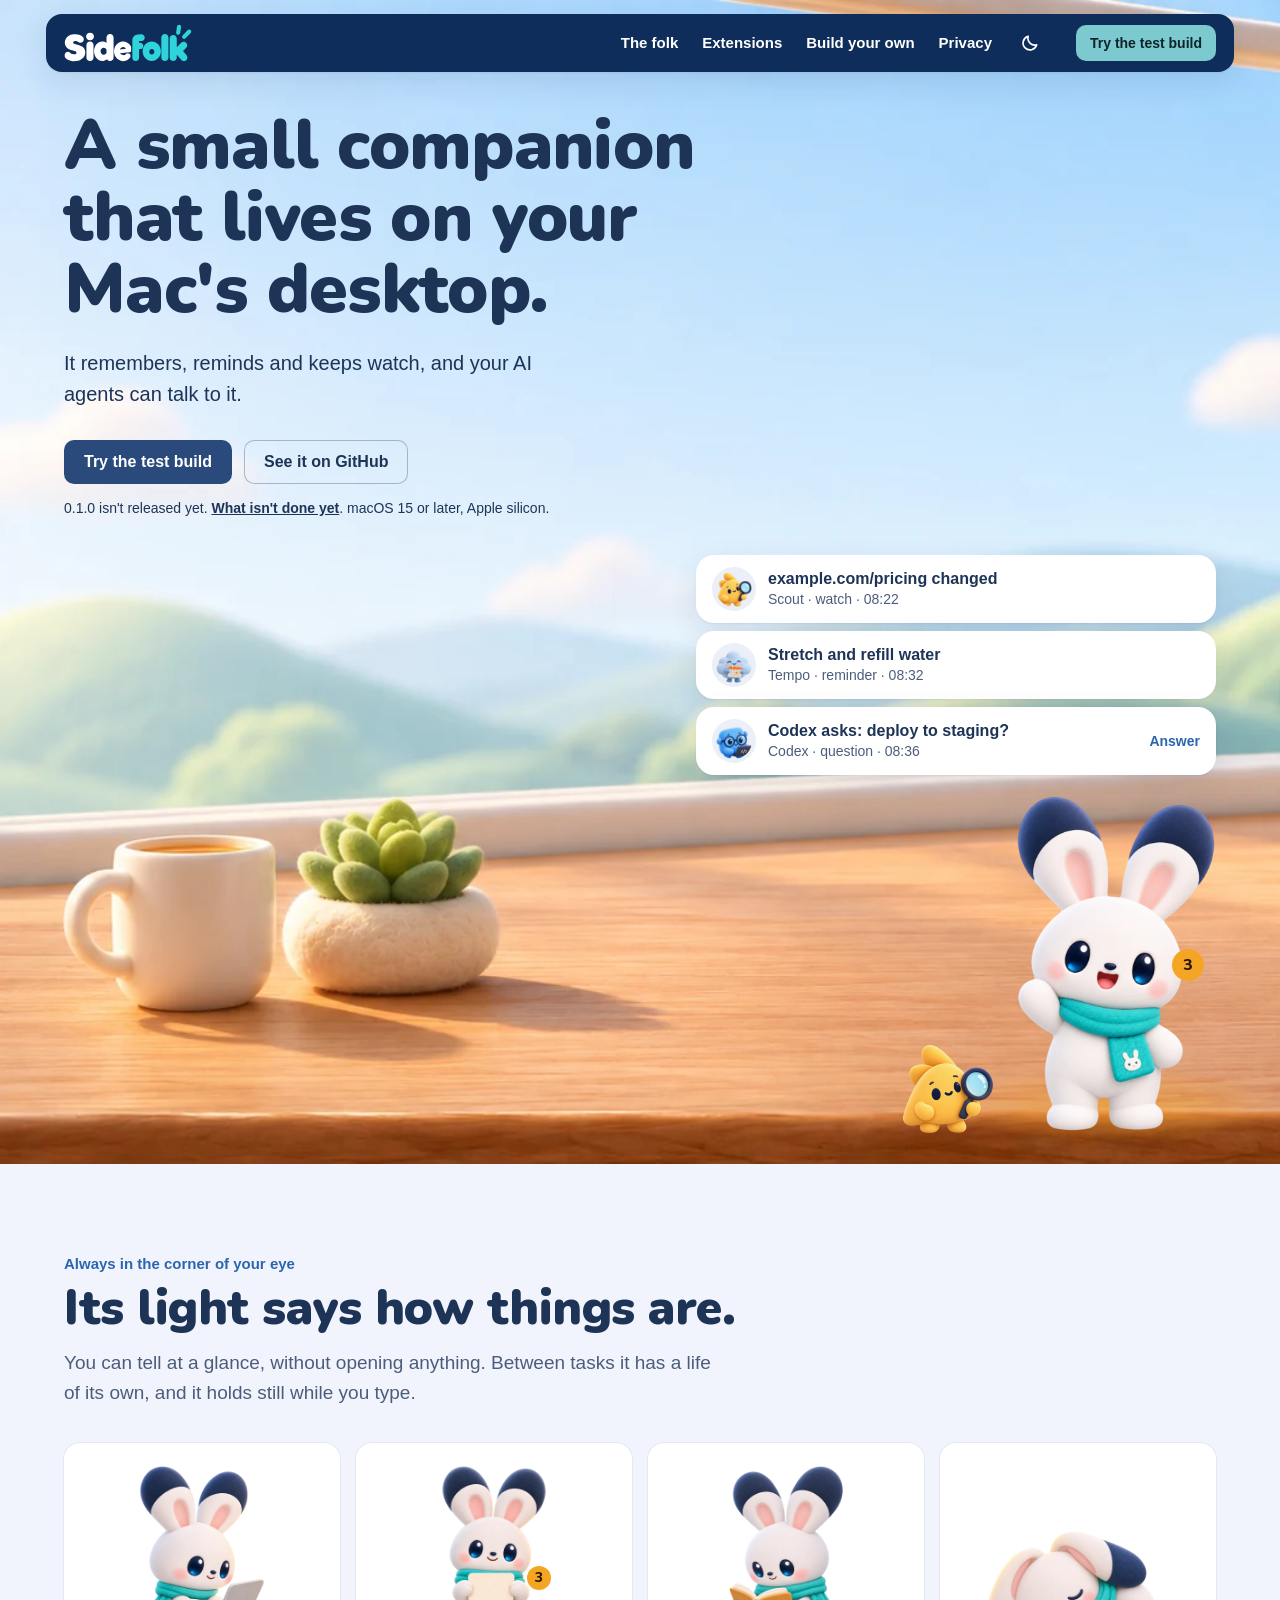
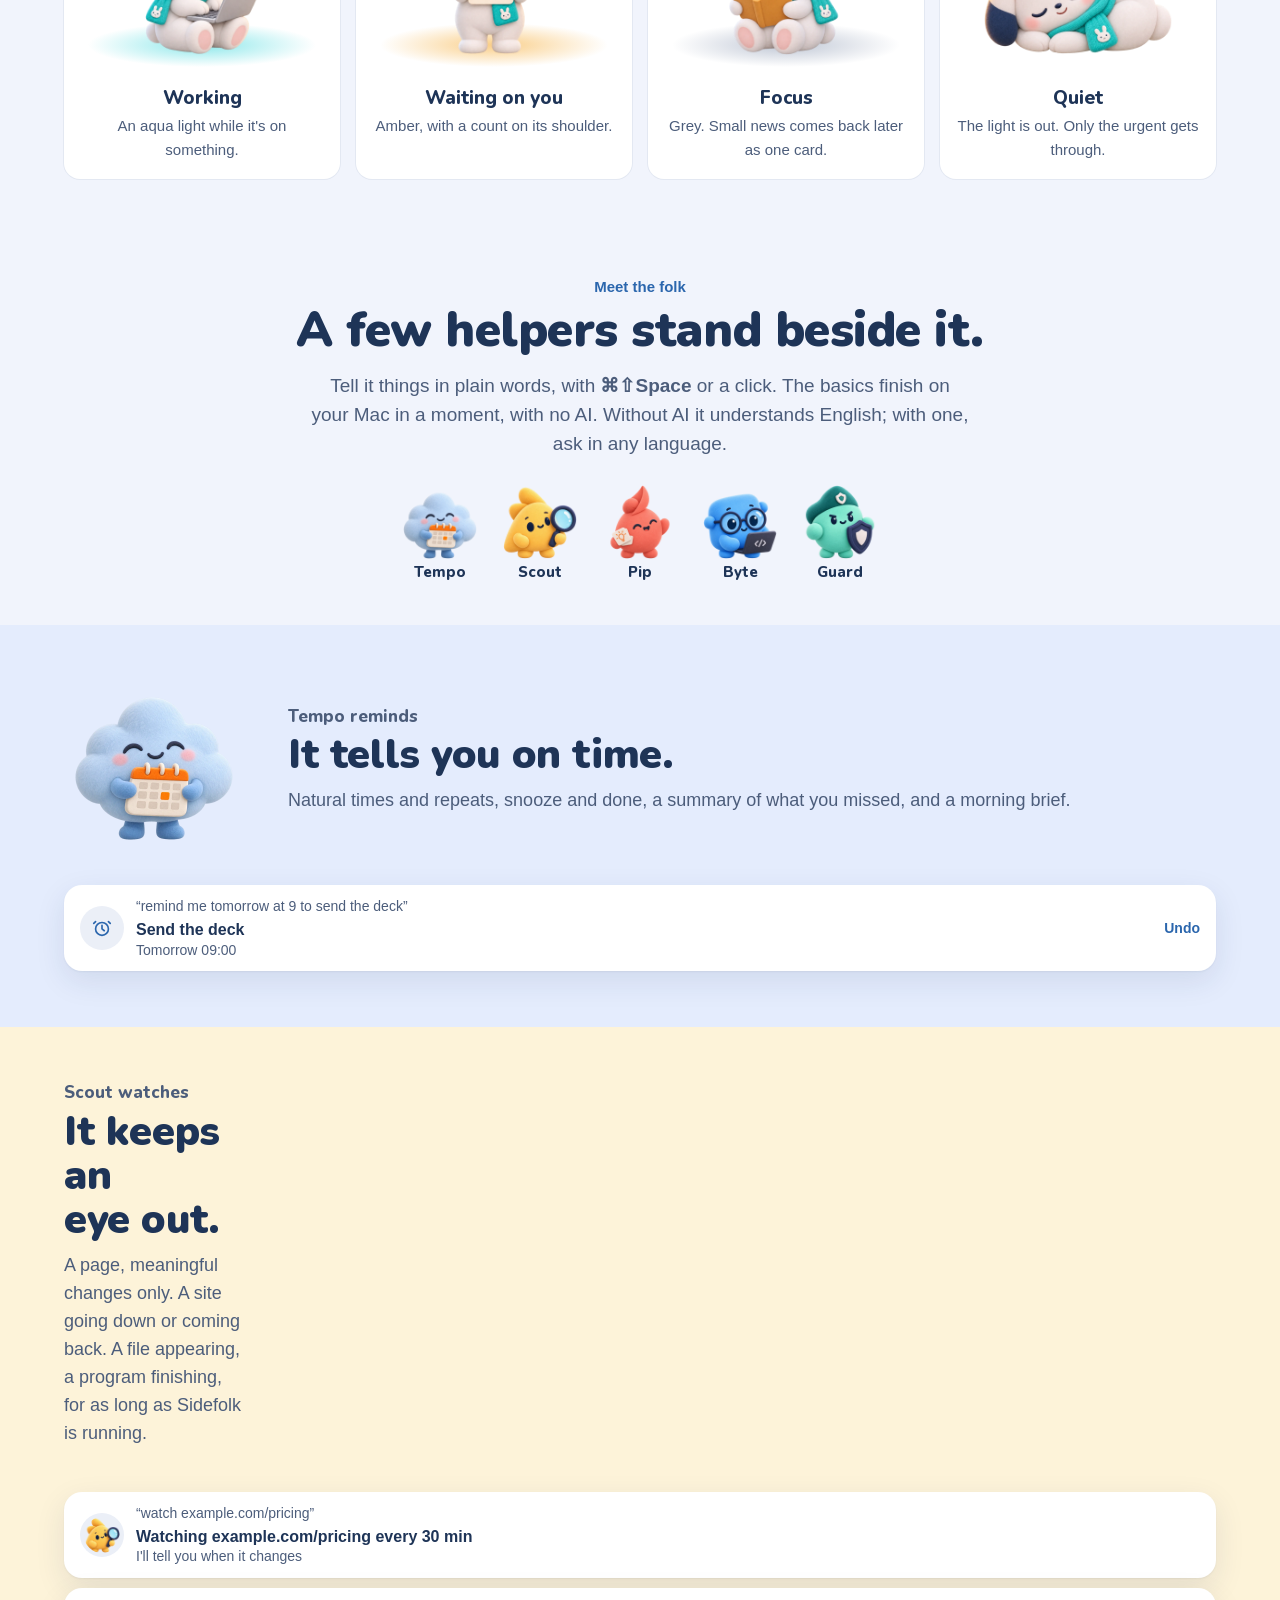
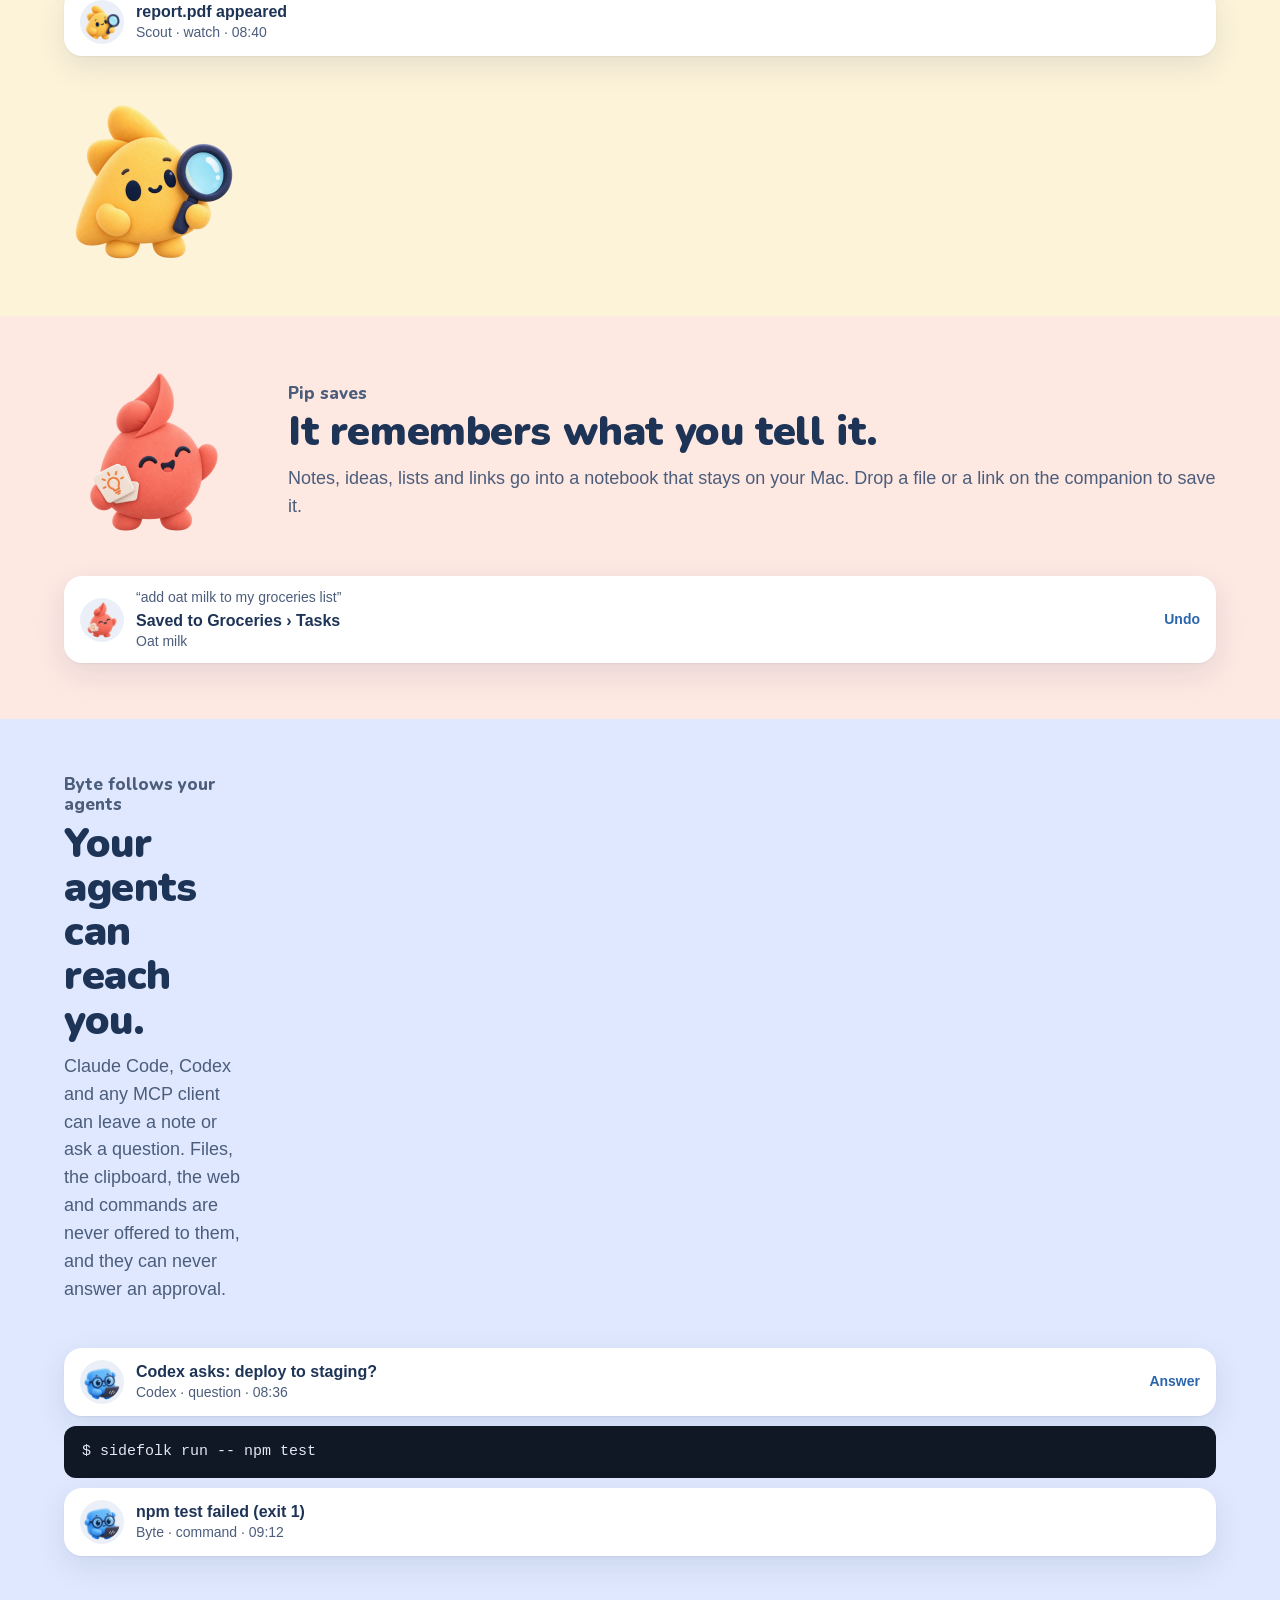
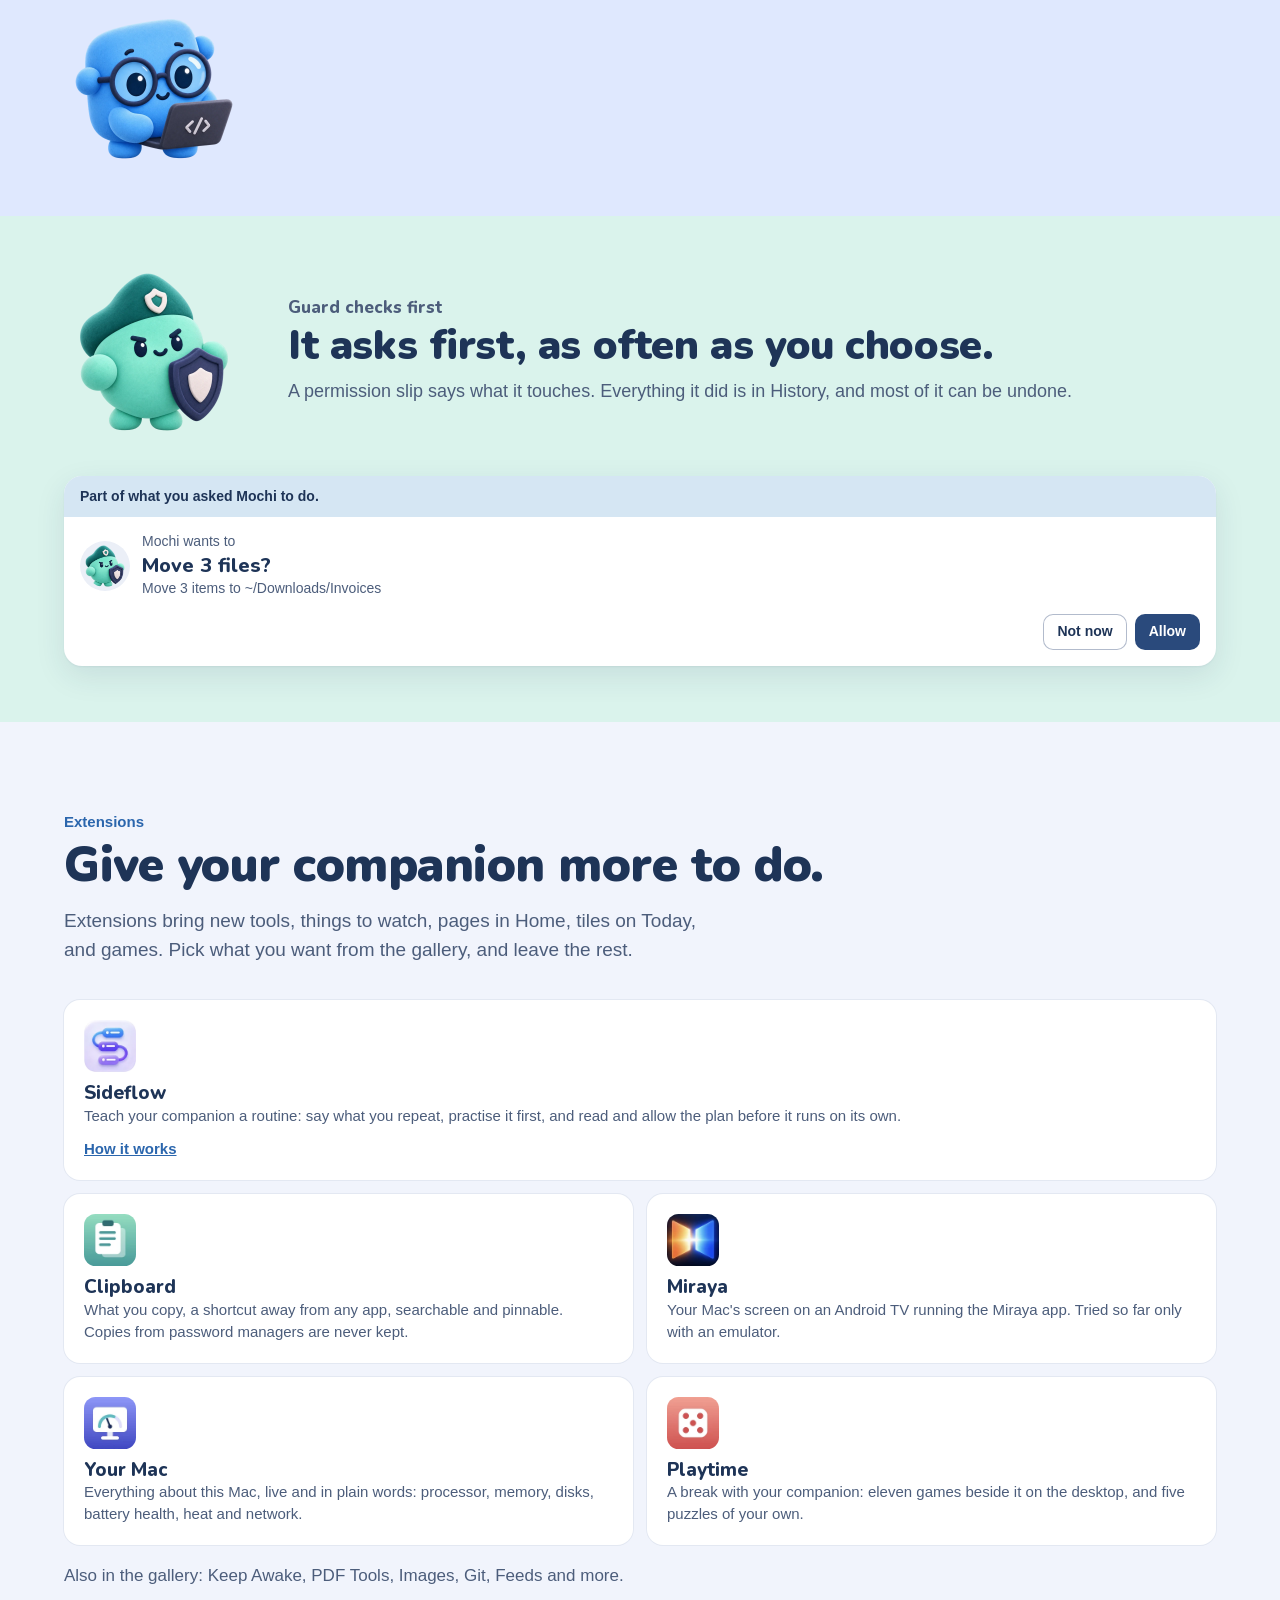
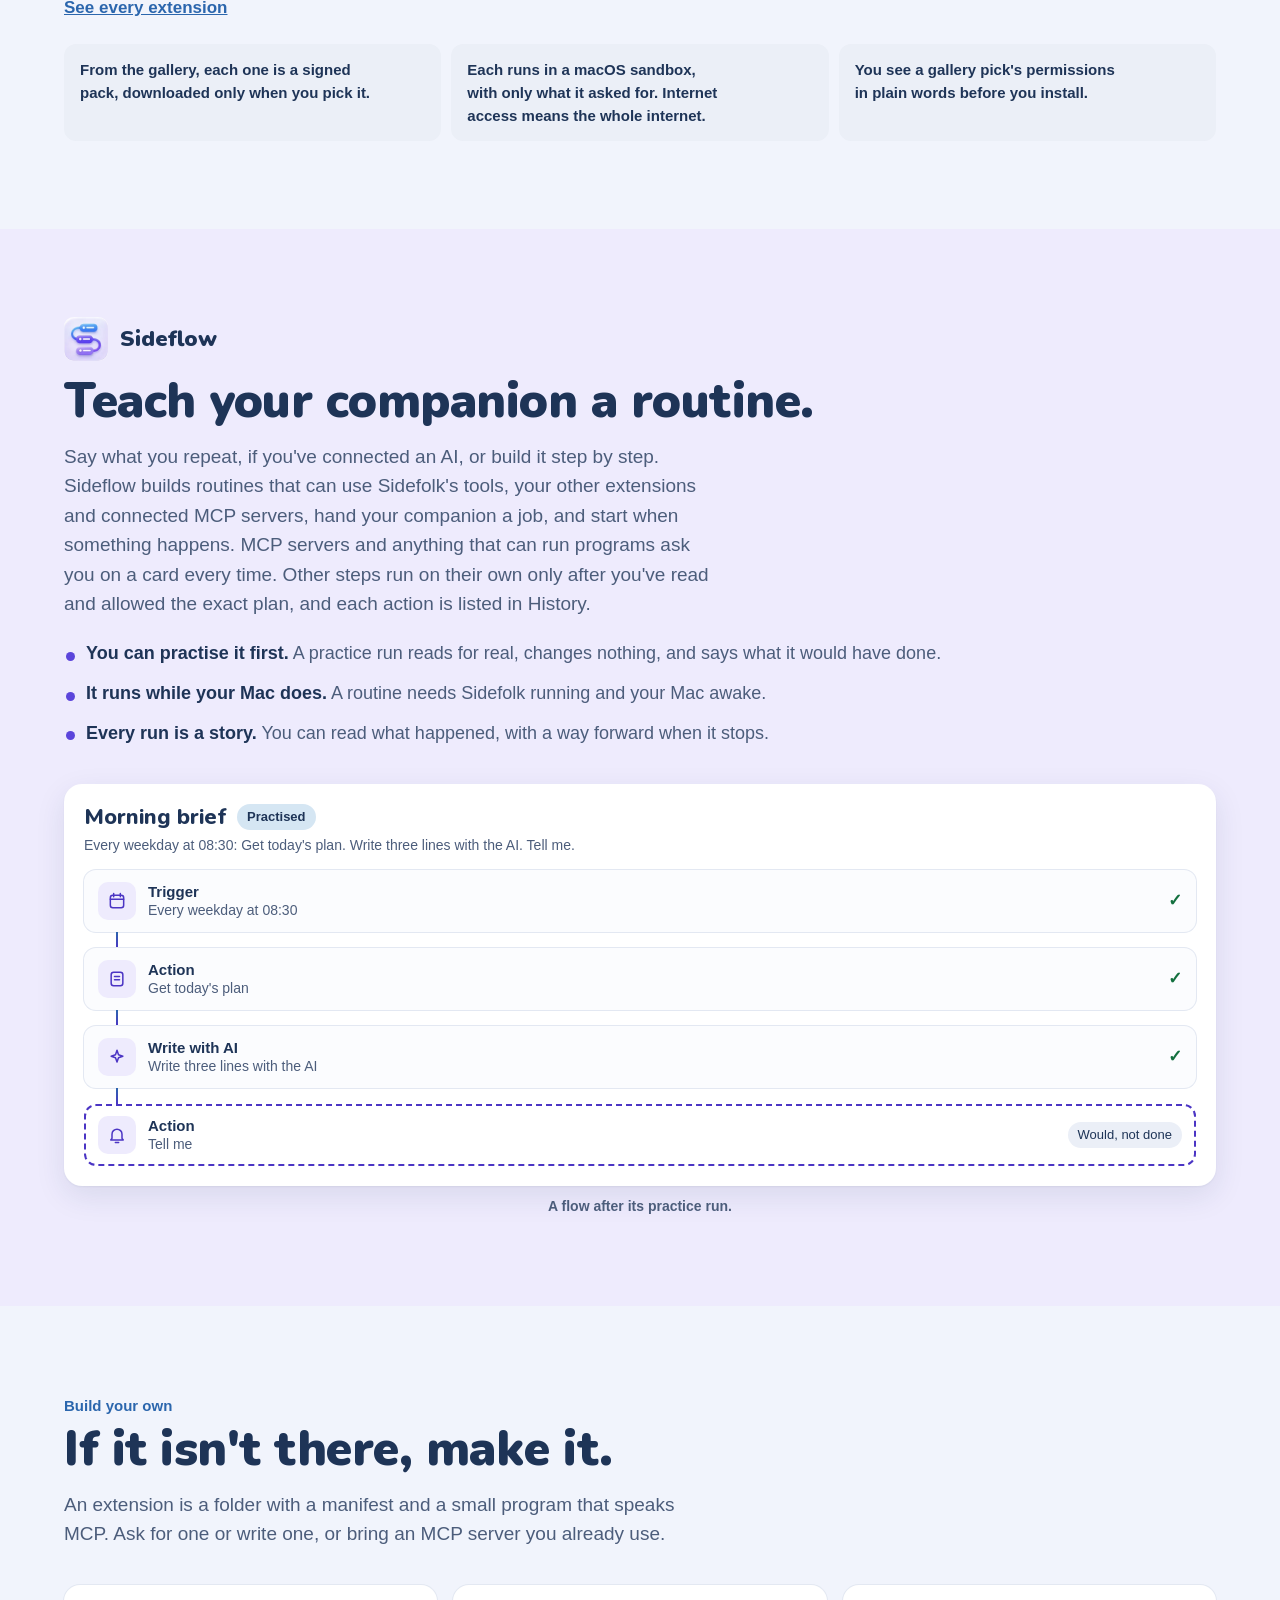
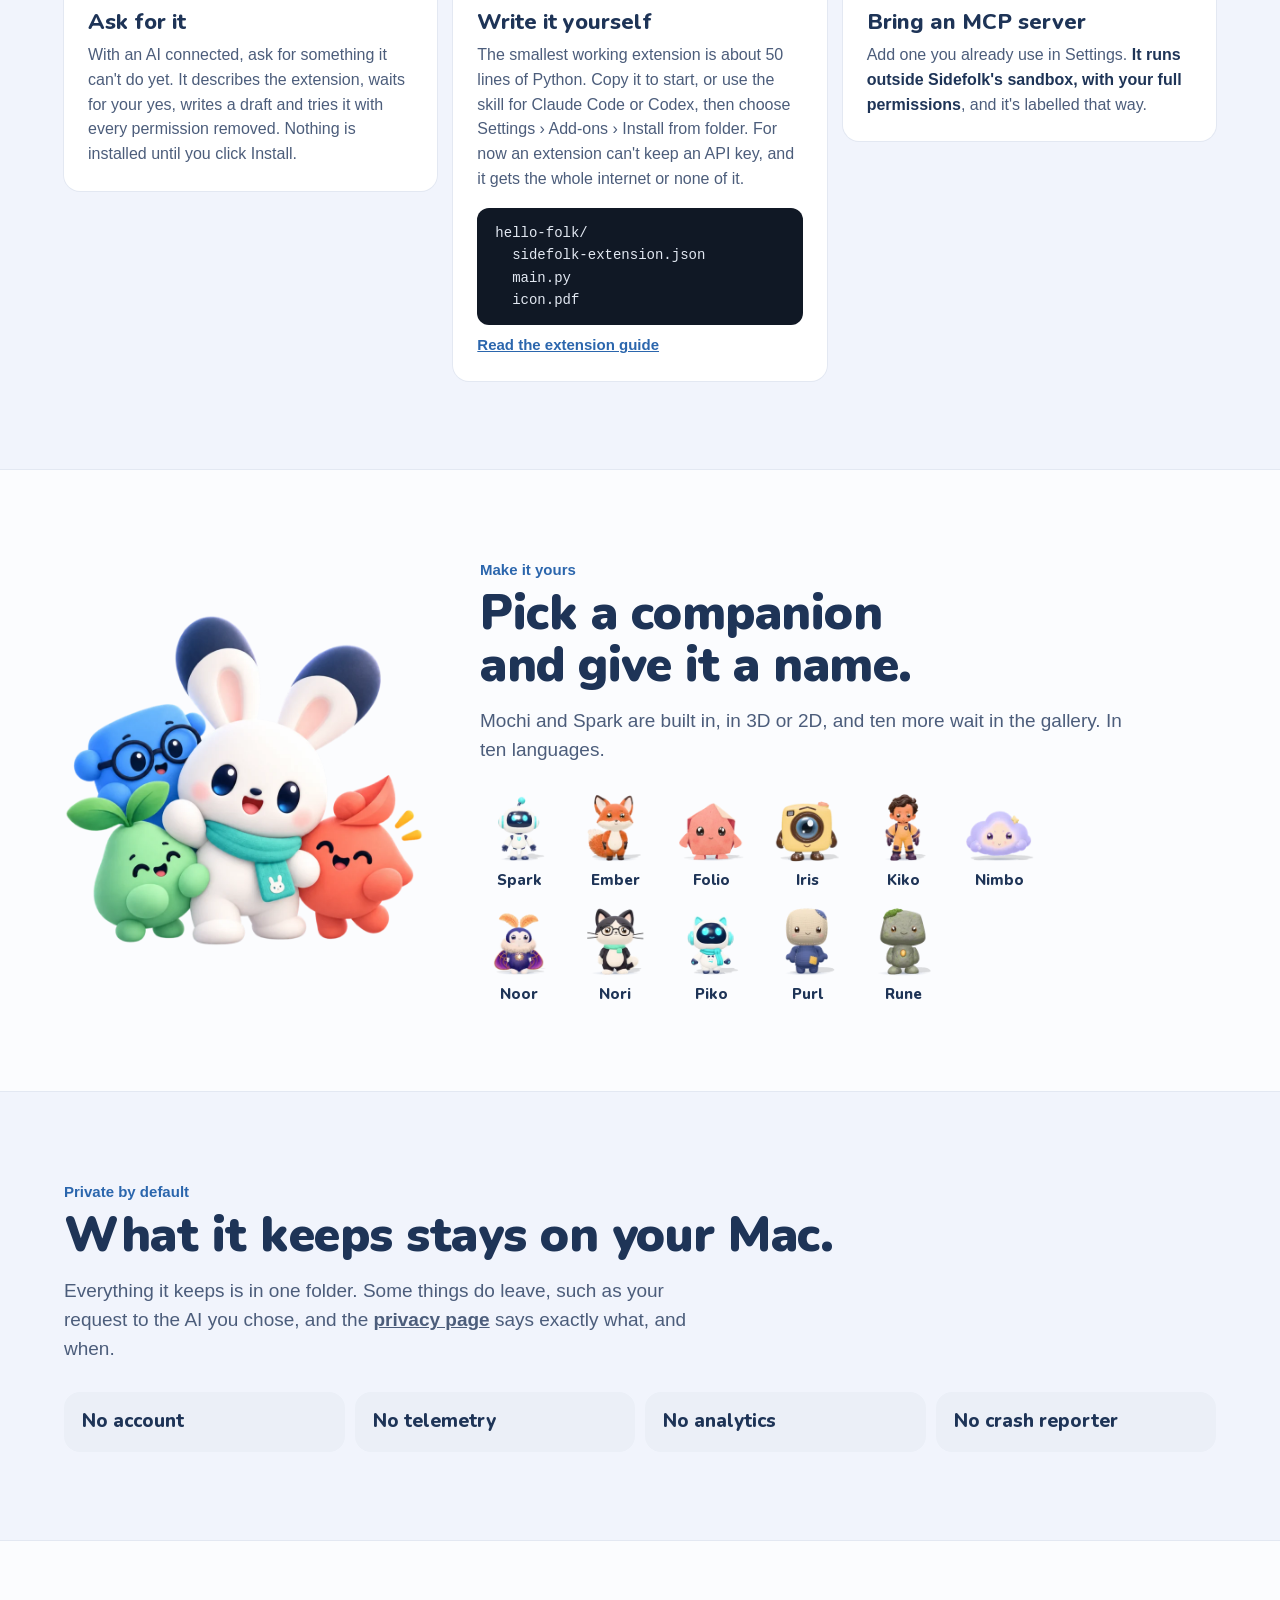
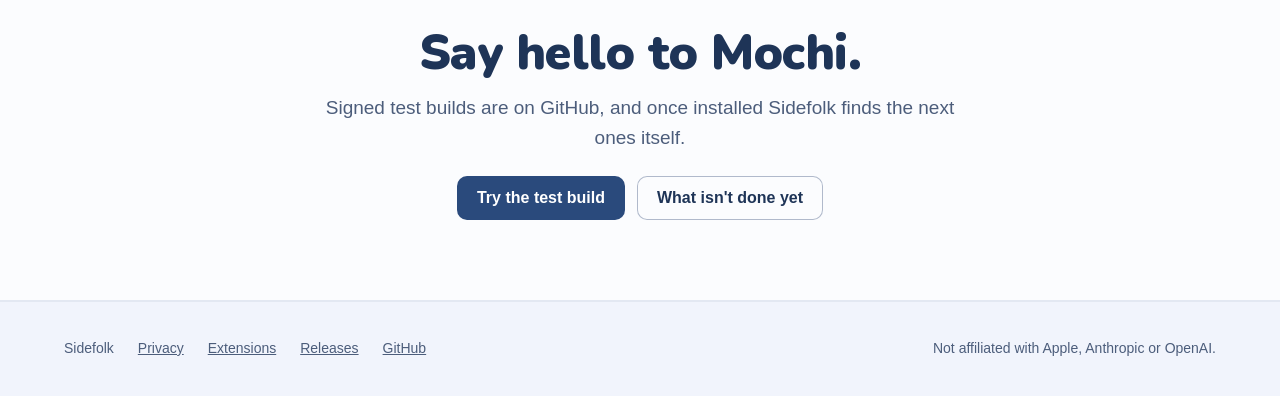
==== commit 55ab5438: "Sideflow's description in the words of its own session: what asks every time, and what runs after yo" ====
--- a/public/index.html
+++ b/public/index.html
@@ -109,7 +109,7 @@
   <h2>Give your companion more to do.</h2>
   <p class="sub">Extensions bring new tools, things to watch, pages in Home, tiles on Today, and games. Pick what you want from the gallery, and leave the rest.</p>
   <div class="tiles picks">
-    <div class="tile wide"><img src="images/extensions/sideflow.webp" width="52" height="52" alt=""><div><b>Sideflow</b><span>Teach your companion a routine: say what you repeat, practise it once, then let it run by itself. It can reach your extensions, your MCP servers and nearly everything Sidefolk can do.</span><em><a href="#sideflow">How it works</a></em></div></div>
+    <div class="tile wide"><img src="images/extensions/sideflow.webp" width="52" height="52" alt=""><div><b>Sideflow</b><span>Teach your companion a routine: say what you repeat, practise it first, and read and allow the plan before it runs on its own.</span><em><a href="#sideflow">How it works</a></em></div></div>
     <div class="tile"><img src="images/extensions/clipboard.webp" width="52" height="52" alt=""><div><b>Clipboard</b><span>What you copy, a shortcut away from any app, searchable and pinnable. Copies from password managers are never kept.</span></div></div>
     <div class="tile"><img src="images/extensions/miraya.webp" width="52" height="52" alt=""><div><b>Miraya</b><span>Your Mac's screen on an Android TV running the Miraya app. Tried so far only with an emulator.</span></div></div>
     <div class="tile"><img src="images/extensions/system-vitals-plus.webp" width="52" height="52" alt=""><div><b>Your Mac</b><span>Everything about this Mac, live and in plain words: processor, memory, disks, battery health, heat and network.</span></div></div>
@@ -125,10 +125,10 @@
     <div>
       <div class="flowhead"><img src="images/extensions/sideflow.webp" width="44" height="44" alt=""><strong>Sideflow</strong></div>
       <h2>Teach your companion a routine.</h2>
-      <p class="sub">Say what you repeat, if you've connected an AI, or build it step by step. A flow can reach your extensions, your MCP servers and nearly everything Sidefolk can do.</p>
+      <p class="sub">Say what you repeat, if you've connected an AI, or build it step by step. Sideflow builds routines that can use Sidefolk's tools, your other extensions and connected MCP servers, hand your companion a job, and start when something happens. MCP servers and anything that can run programs ask you on a card every time. Other steps run on their own only after you've read and allowed the exact plan, and each action is listed in History.</p>
       <ul class="why">
         <li><b>You can practise it first.</b> A practice run reads for real, changes nothing, and says what it would have done.</li>
-        <li><b>You read it once.</b> Then it runs by itself while Sidefolk is running and your Mac is awake. MCP servers, commands and deletions still ask every time.</li>
+        <li><b>It runs while your Mac does.</b> A routine needs Sidefolk running and your Mac awake.</li>
         <li><b>Every run is a story.</b> You can read what happened, with a way forward when it stops.</li>
       </ul>
     </div>
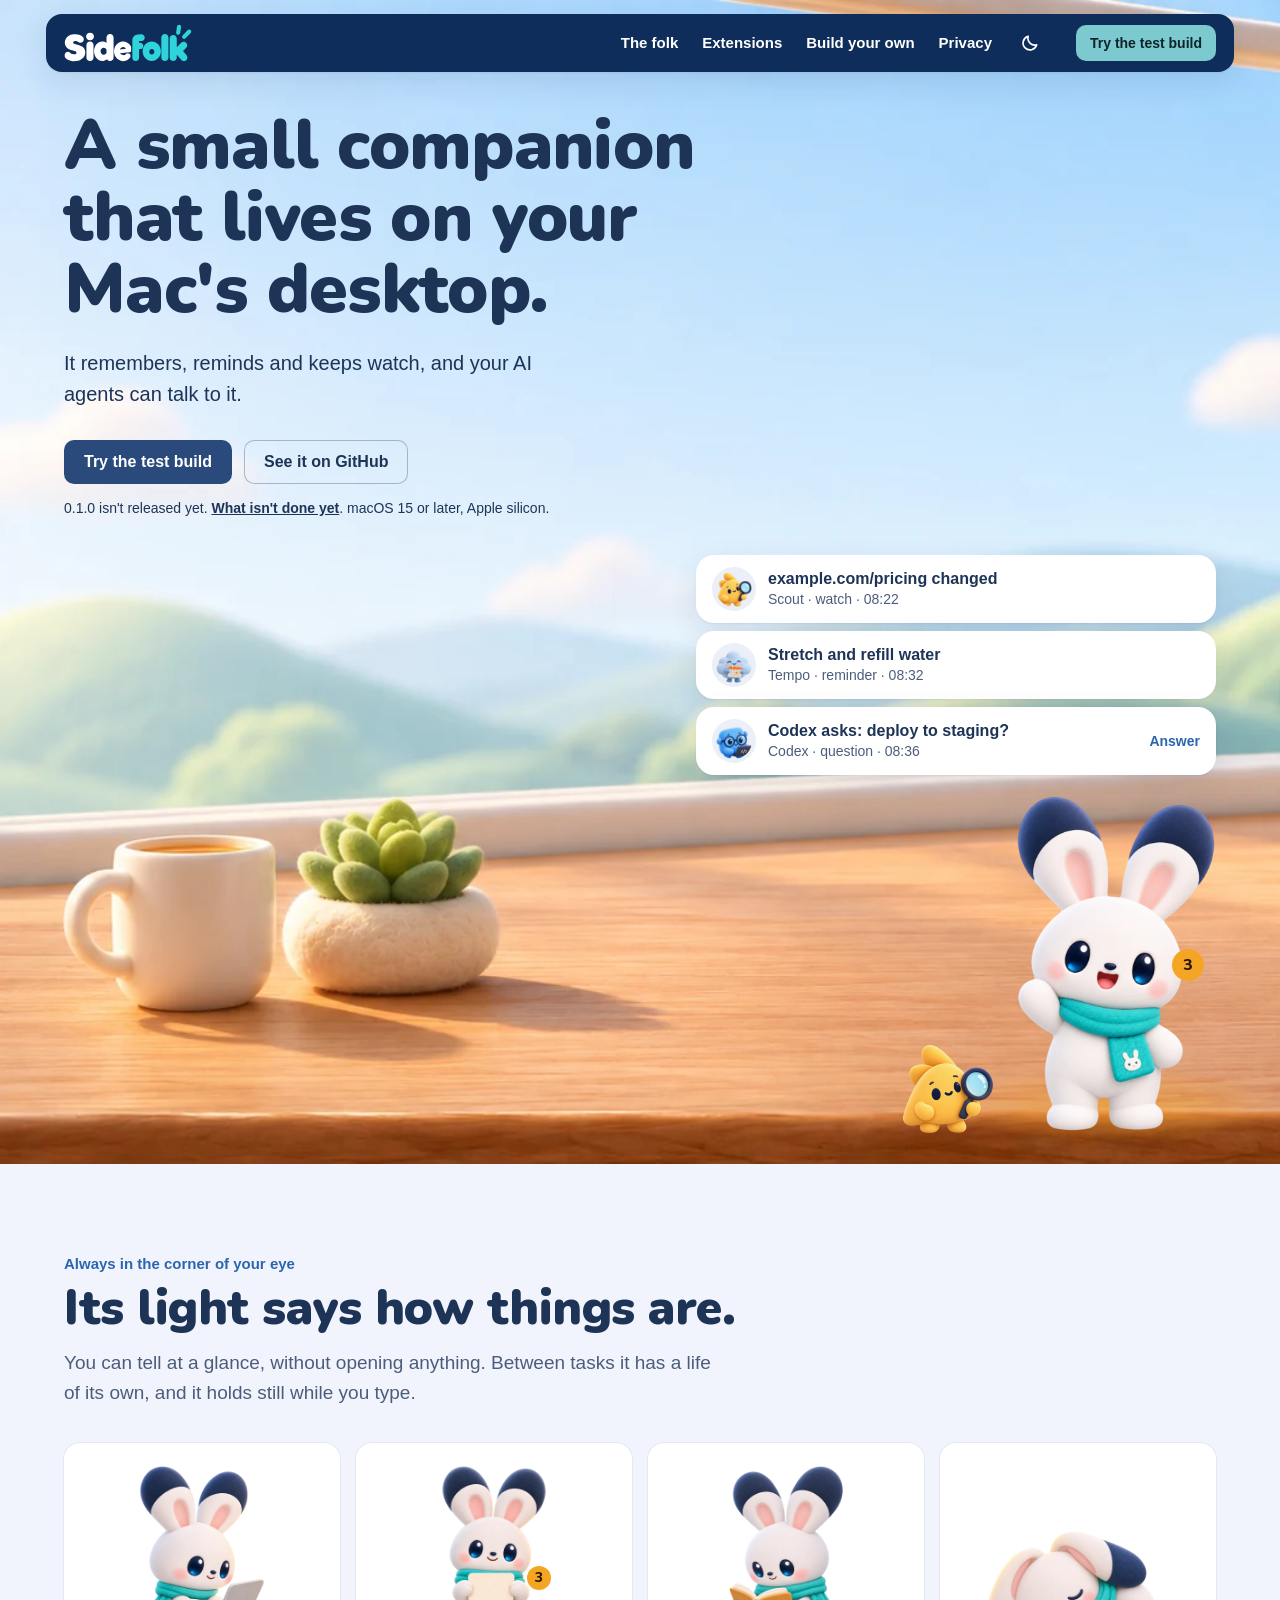
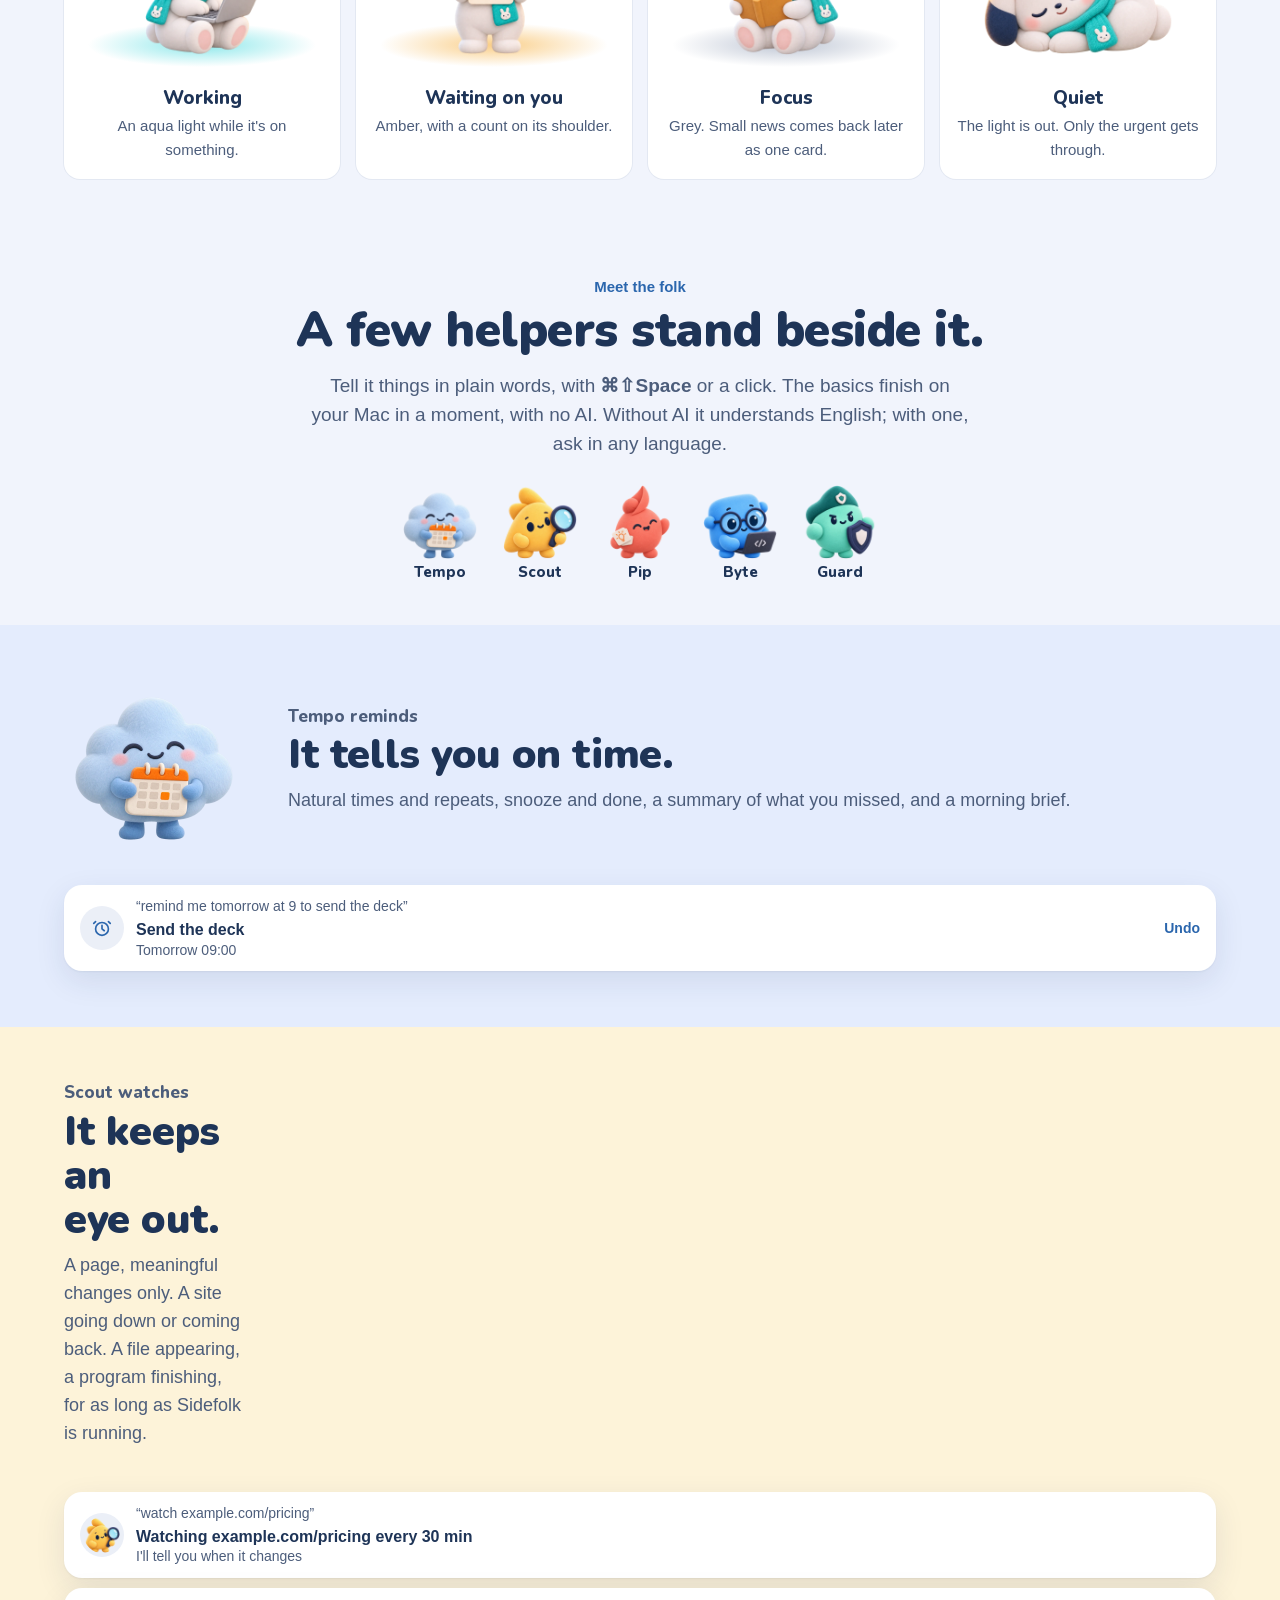
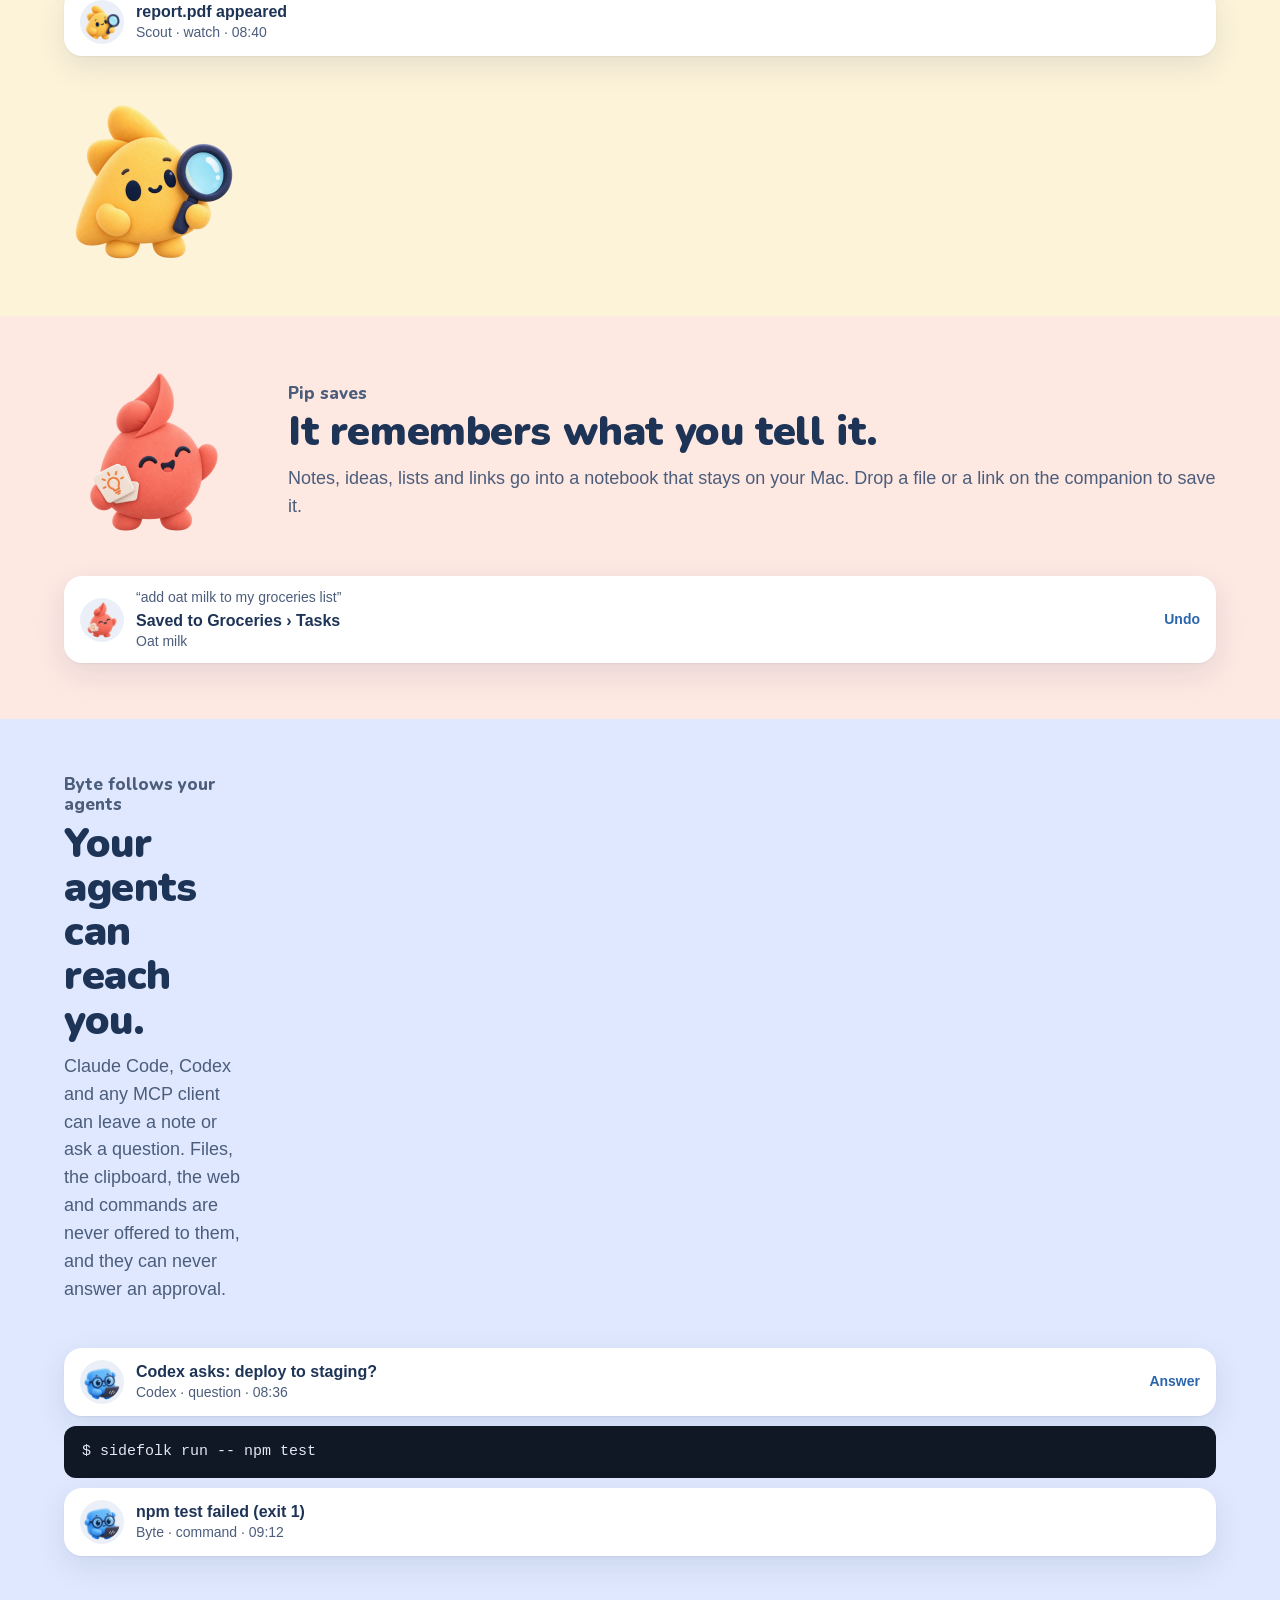
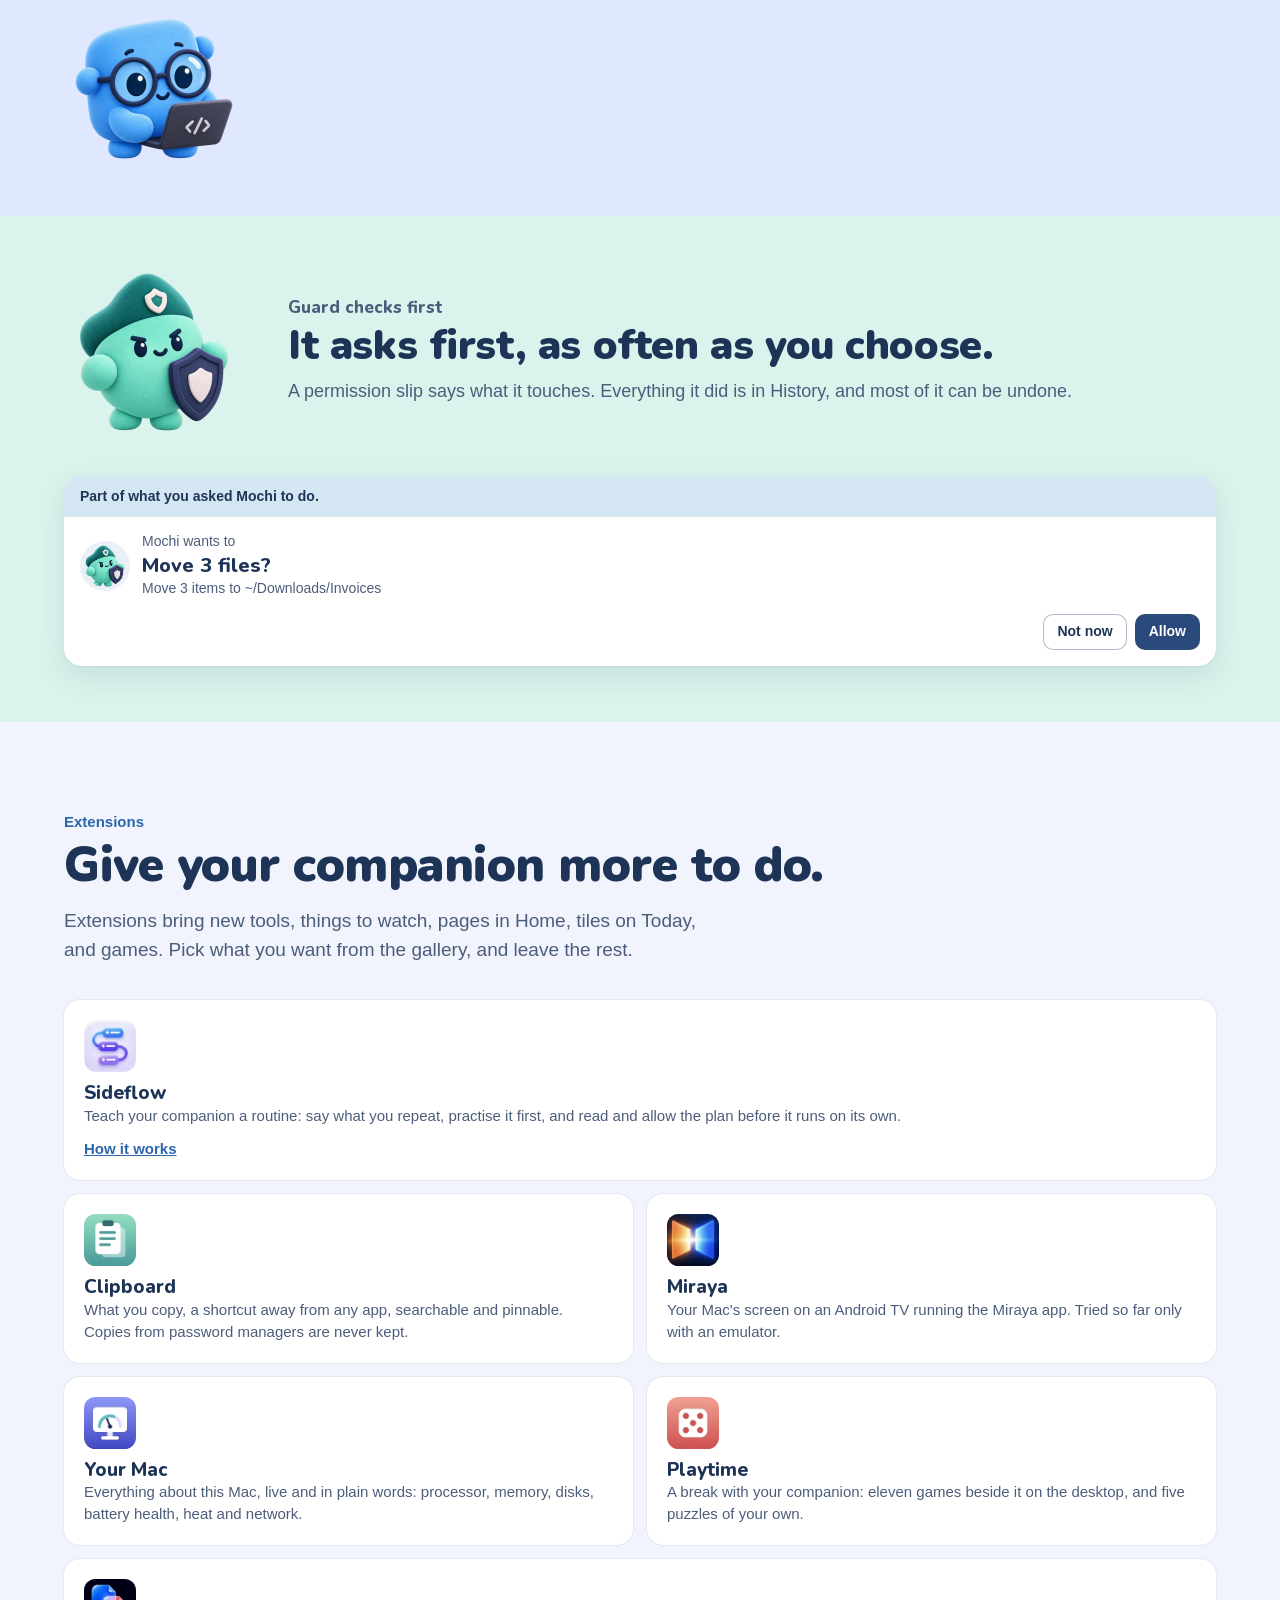
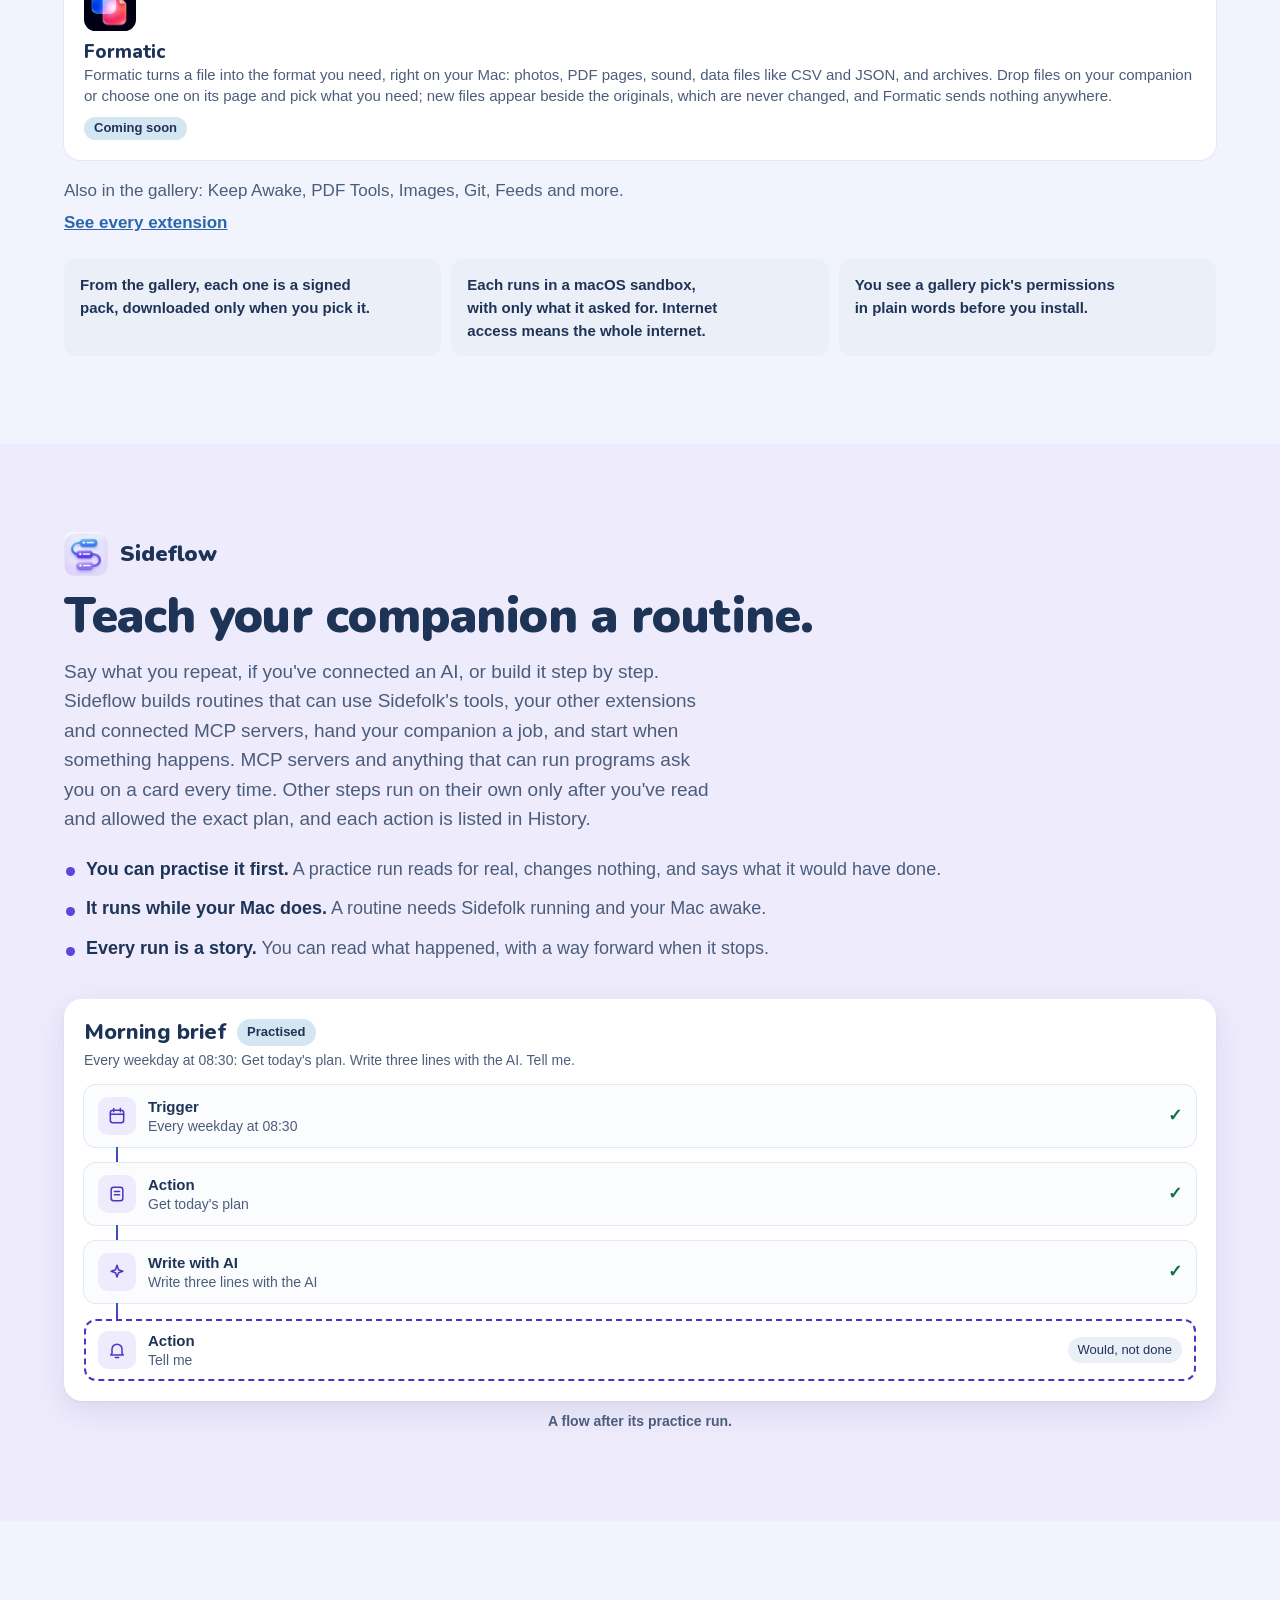
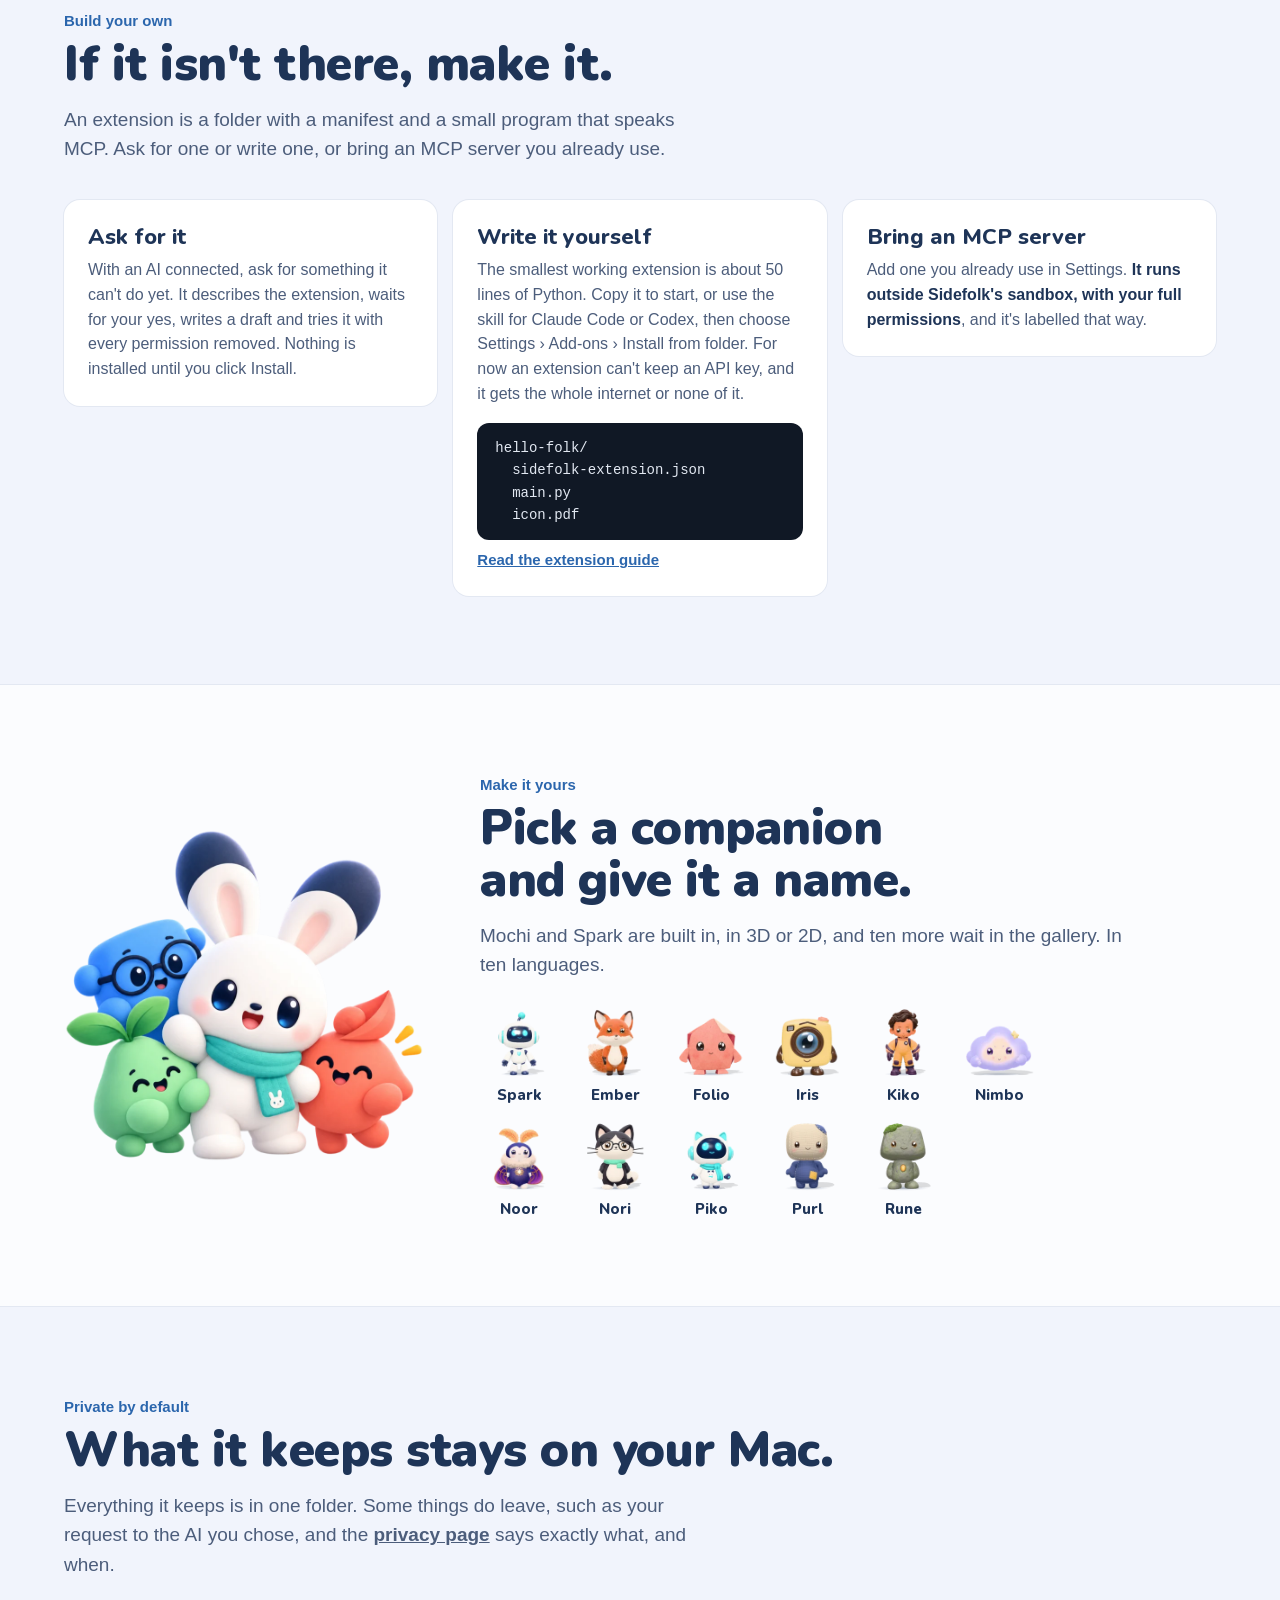
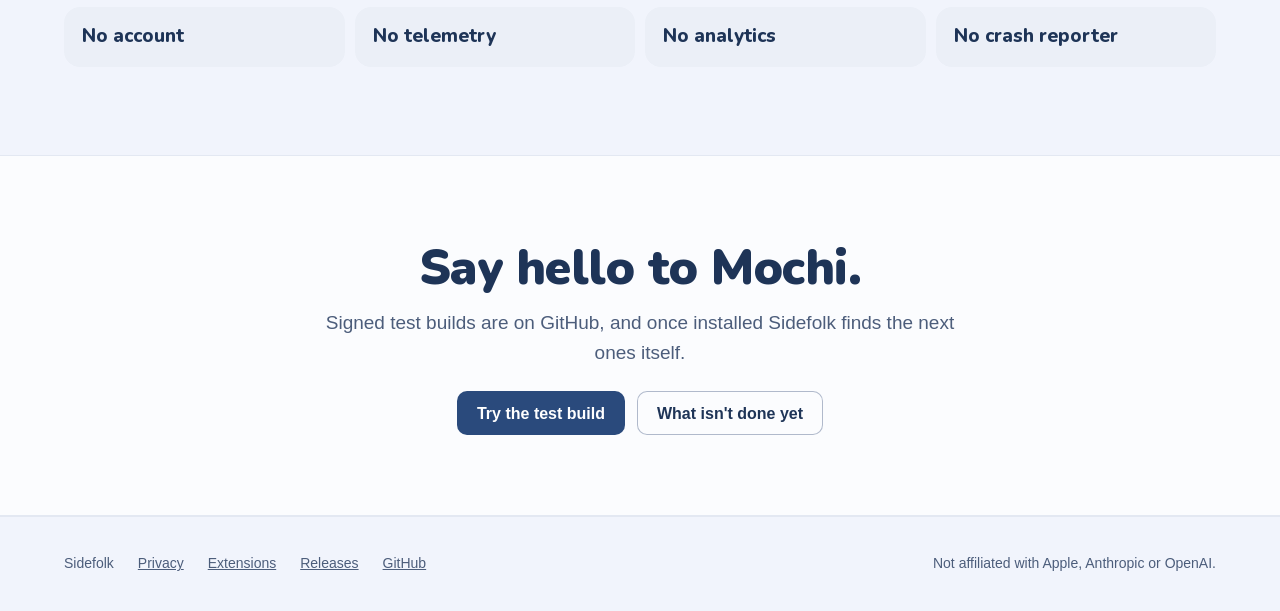
==== commit 3761c70e: "Formatic on Home and Extensions, as coming soon" ====
--- a/public/index.html
+++ b/public/index.html
@@ -114,6 +114,7 @@
     <div class="tile"><img src="images/extensions/miraya.webp" width="52" height="52" alt=""><div><b>Miraya</b><span>Your Mac's screen on an Android TV running the Miraya app. Tried so far only with an emulator.</span></div></div>
     <div class="tile"><img src="images/extensions/system-vitals-plus.webp" width="52" height="52" alt=""><div><b>Your Mac</b><span>Everything about this Mac, live and in plain words: processor, memory, disks, battery health, heat and network.</span></div></div>
     <div class="tile"><img src="images/extensions/playtime.webp" width="52" height="52" alt=""><div><b>Playtime</b><span>A break with your companion: eleven games beside it on the desktop, and five puzzles of your own.</span></div></div>
+    <div class="tile full"><img src="images/extensions/formatic.webp" width="52" height="52" alt=""><div><b>Formatic</b><span>Formatic turns a file into the format you need, right on your Mac: photos, PDF pages, sound, data files like CSV and JSON, and archives. Drop files on your companion or choose one on its page and pick what you need; new files appear beside the originals, which are never changed, and Formatic sends nothing anywhere.</span><em><span class="soon">Coming soon</span></em></div></div>
   </div>
   <p class="alsoin">Also in the gallery: Keep Awake, PDF Tools, Images, Git, Feeds and more.</p>
   <p class="morelink"><a href="extensions/">See every extension</a></p>
--- a/public/site.css
+++ b/public/site.css
@@ -172,6 +172,7 @@
 .tiles { display: grid; grid-template-columns: repeat(4, 1fr); gap: 14px; margin-top: 36px; }
 .tiles.picks { grid-template-columns: repeat(3, 1fr); }
 .tile.wide { grid-column: span 2; }
+.tile.full { grid-column: 1 / -1; }
 .tile { display: grid; align-content: start; gap: 10px; padding: 20px; border-radius: 16px; background: var(--card); box-shadow: 0 0 0 1px var(--line); }
 .tile img { width: 52px; height: 52px; object-fit: contain; border-radius: 22%; }
 .tile b { display: block; font: 800 19px/1.2 var(--display); }
@@ -179,6 +180,7 @@
 .tile.note-limit em { display: block; margin-top: 6px; font-style: normal; font-size: 14px; color: var(--ink-2); font-weight: 600; }
 .tile em { display: flex; flex-wrap: wrap; align-items: center; gap: 6px 12px; margin-top: 10px; font-style: normal; }
 .tile em a { font-size: 15px; font-weight: 700; }
+.tile .soon { padding: 2px 10px; border-radius: 999px; background: var(--accent-soft); color: var(--ink); font-size: 13px; font-weight: 700; }
 .alsoin { margin-top: 18px; color: var(--ink-2); }
 .alsoin + .morelink { margin-top: 6px; }
 .morelink { margin-top: 18px; font-weight: 700; }
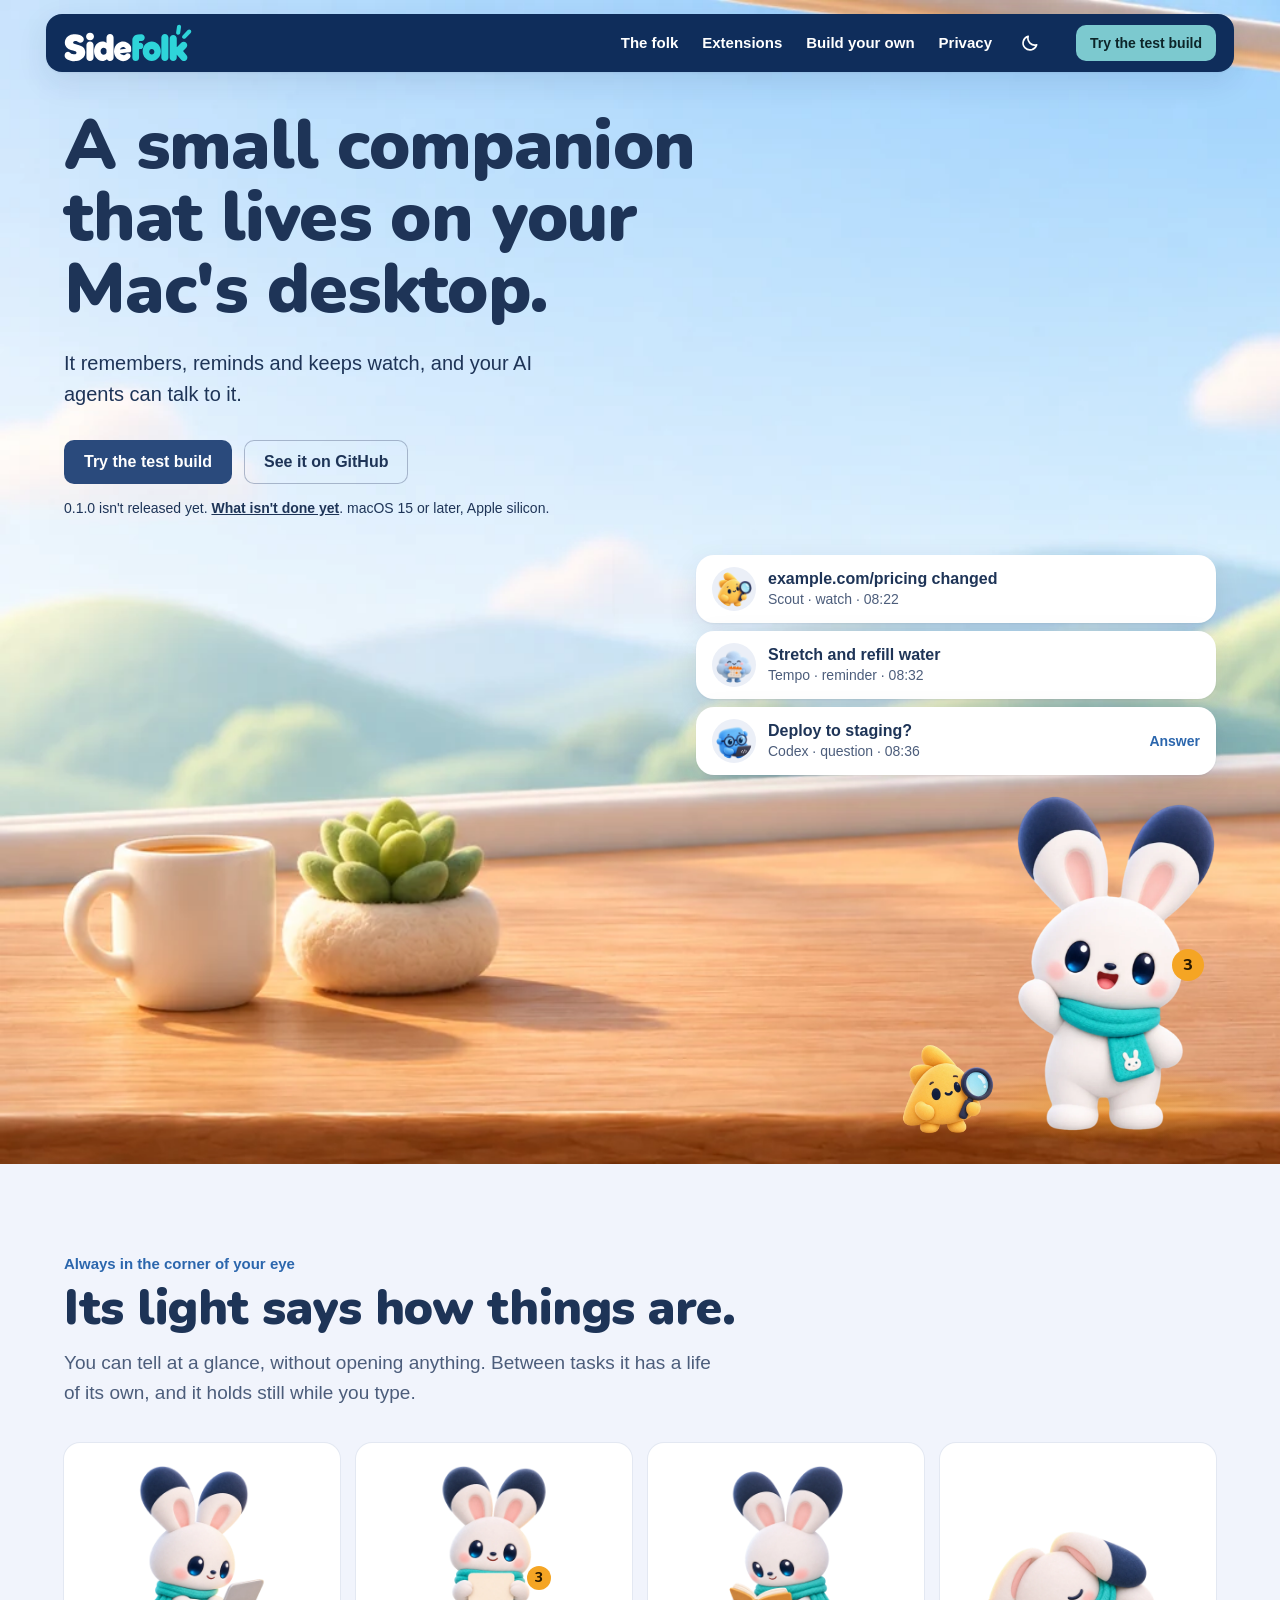
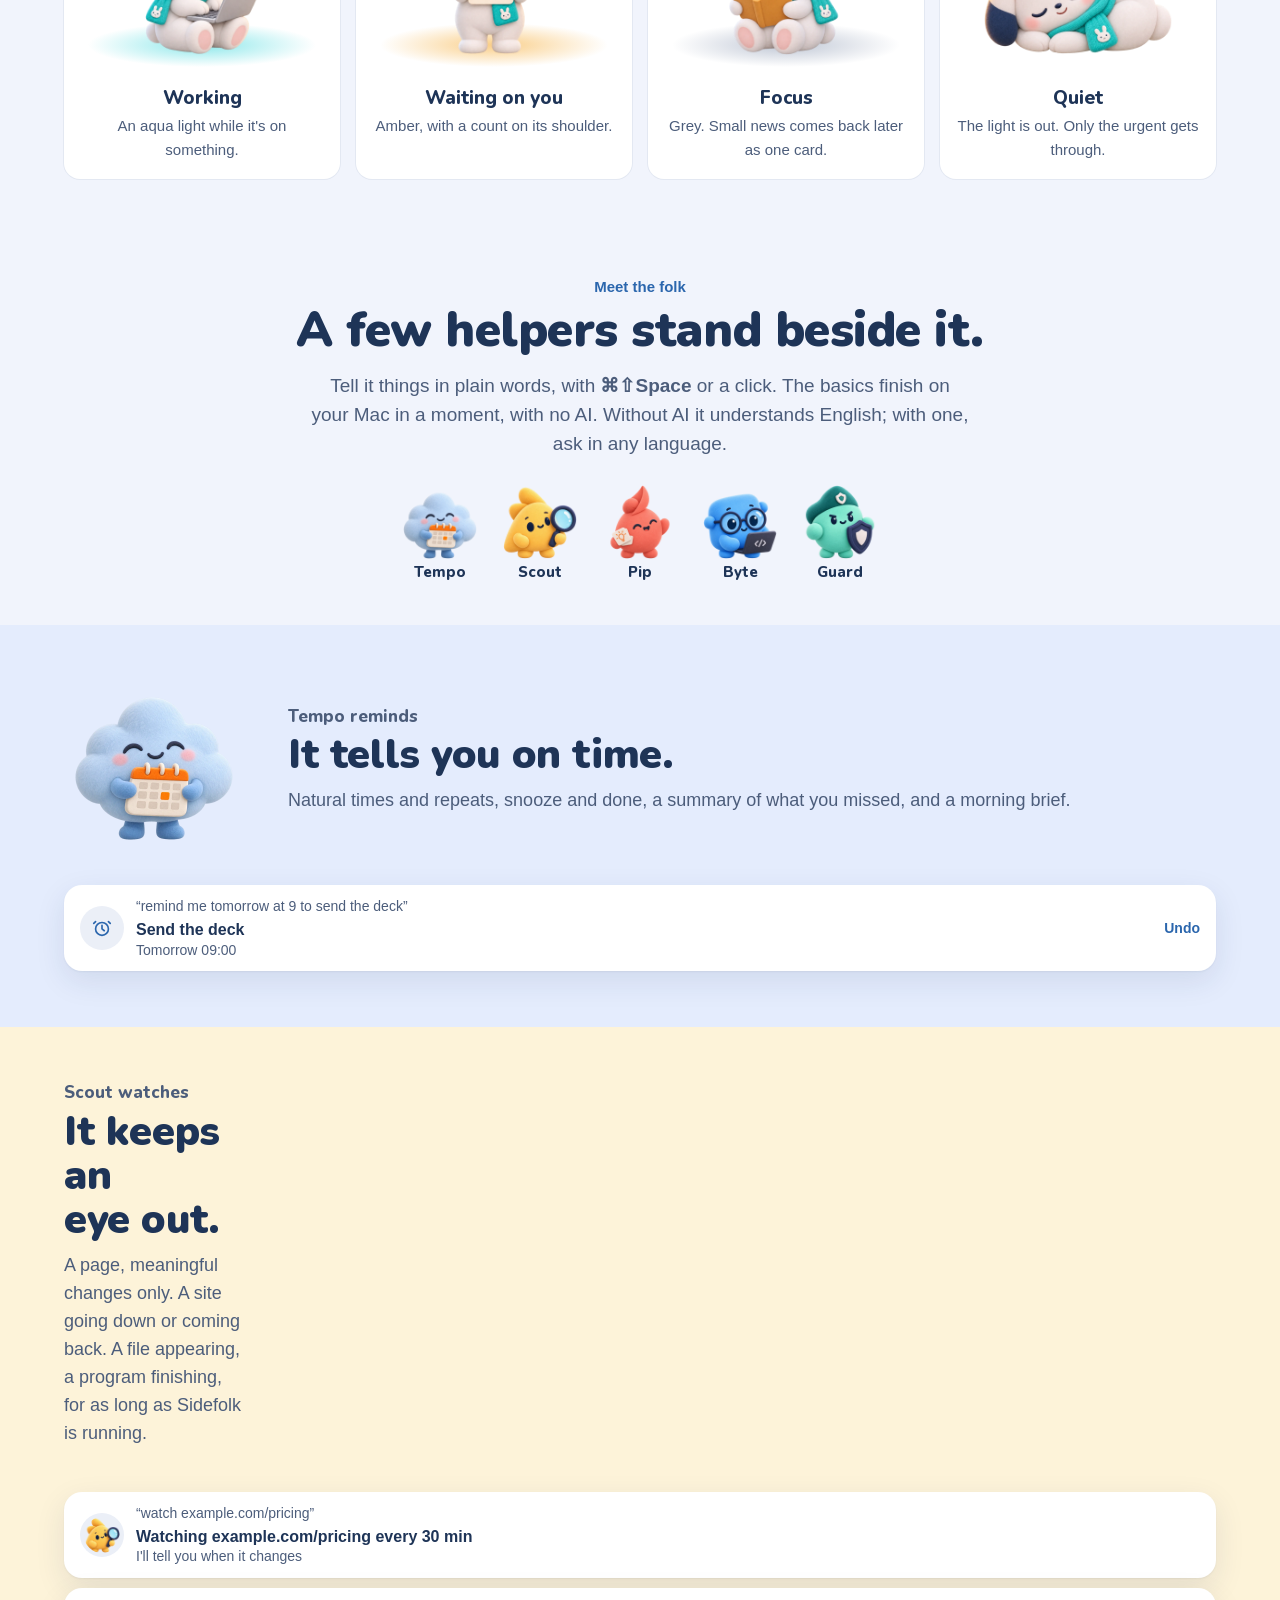
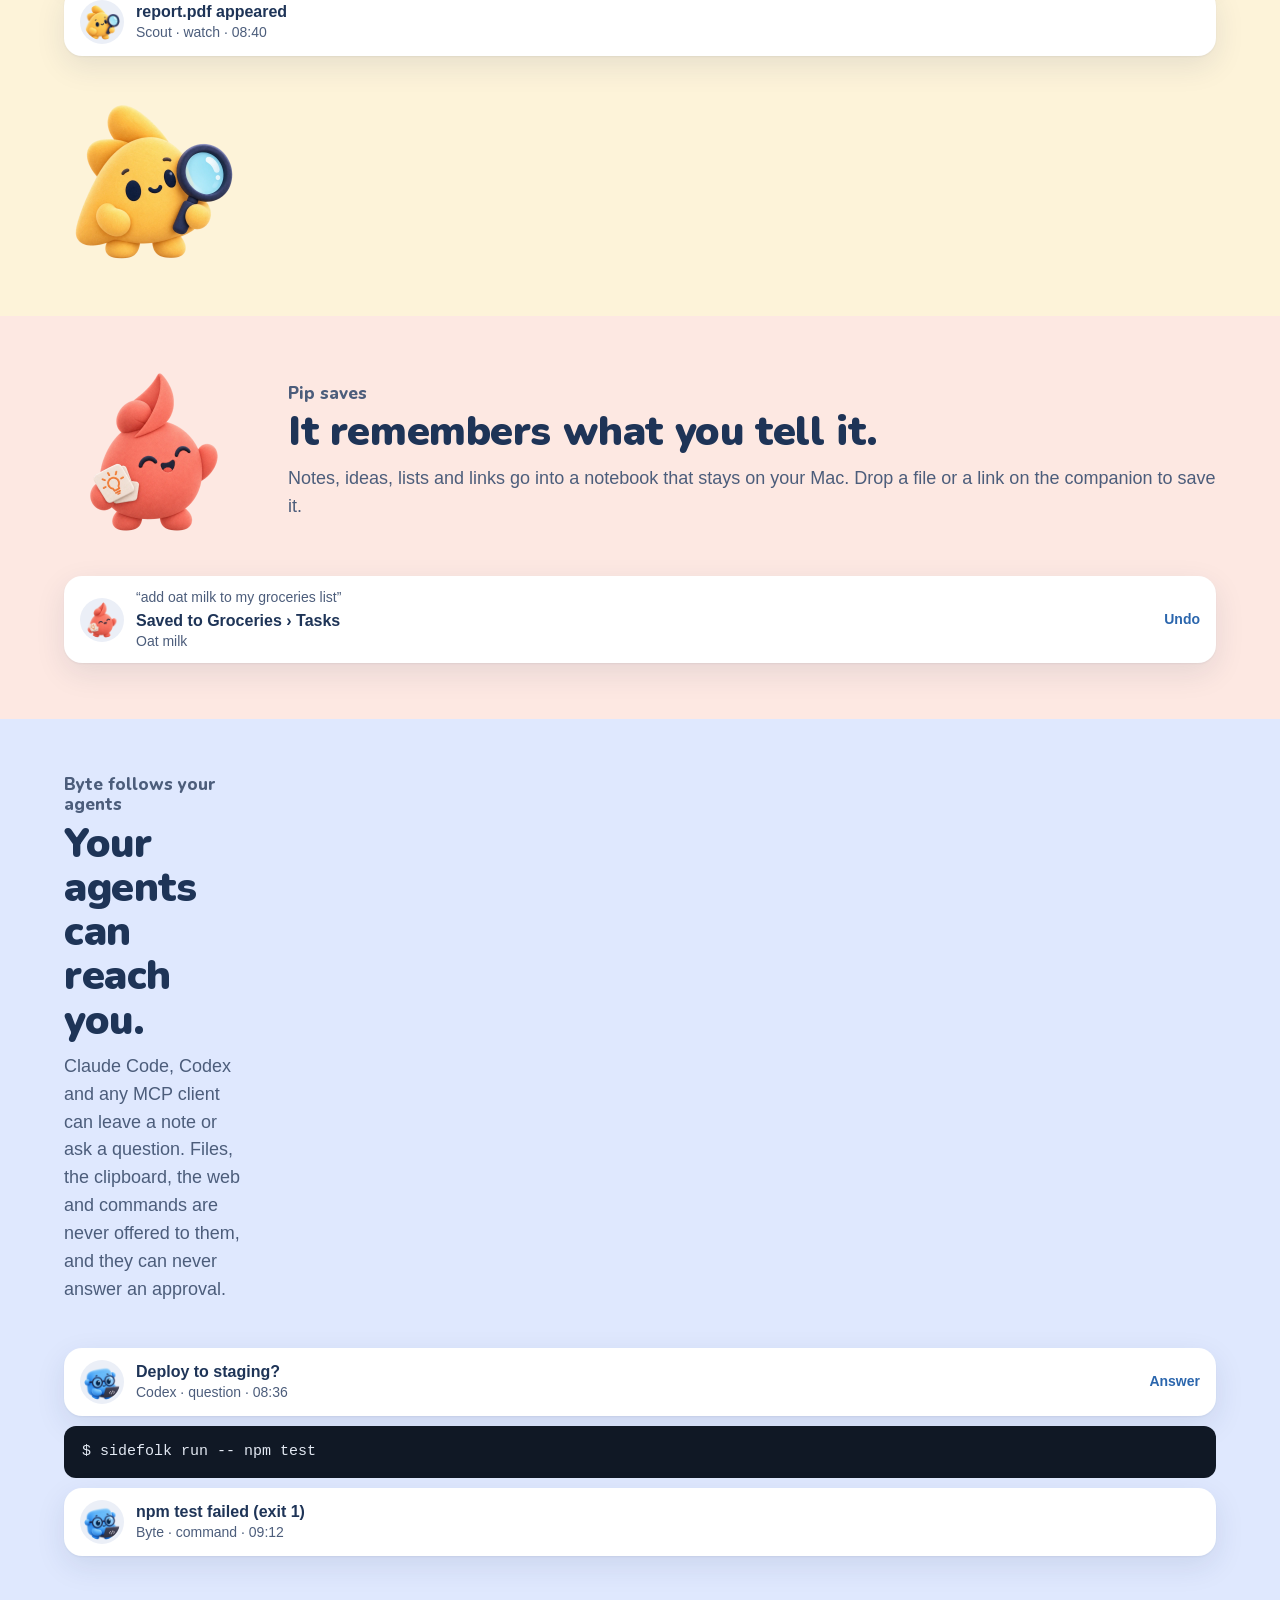
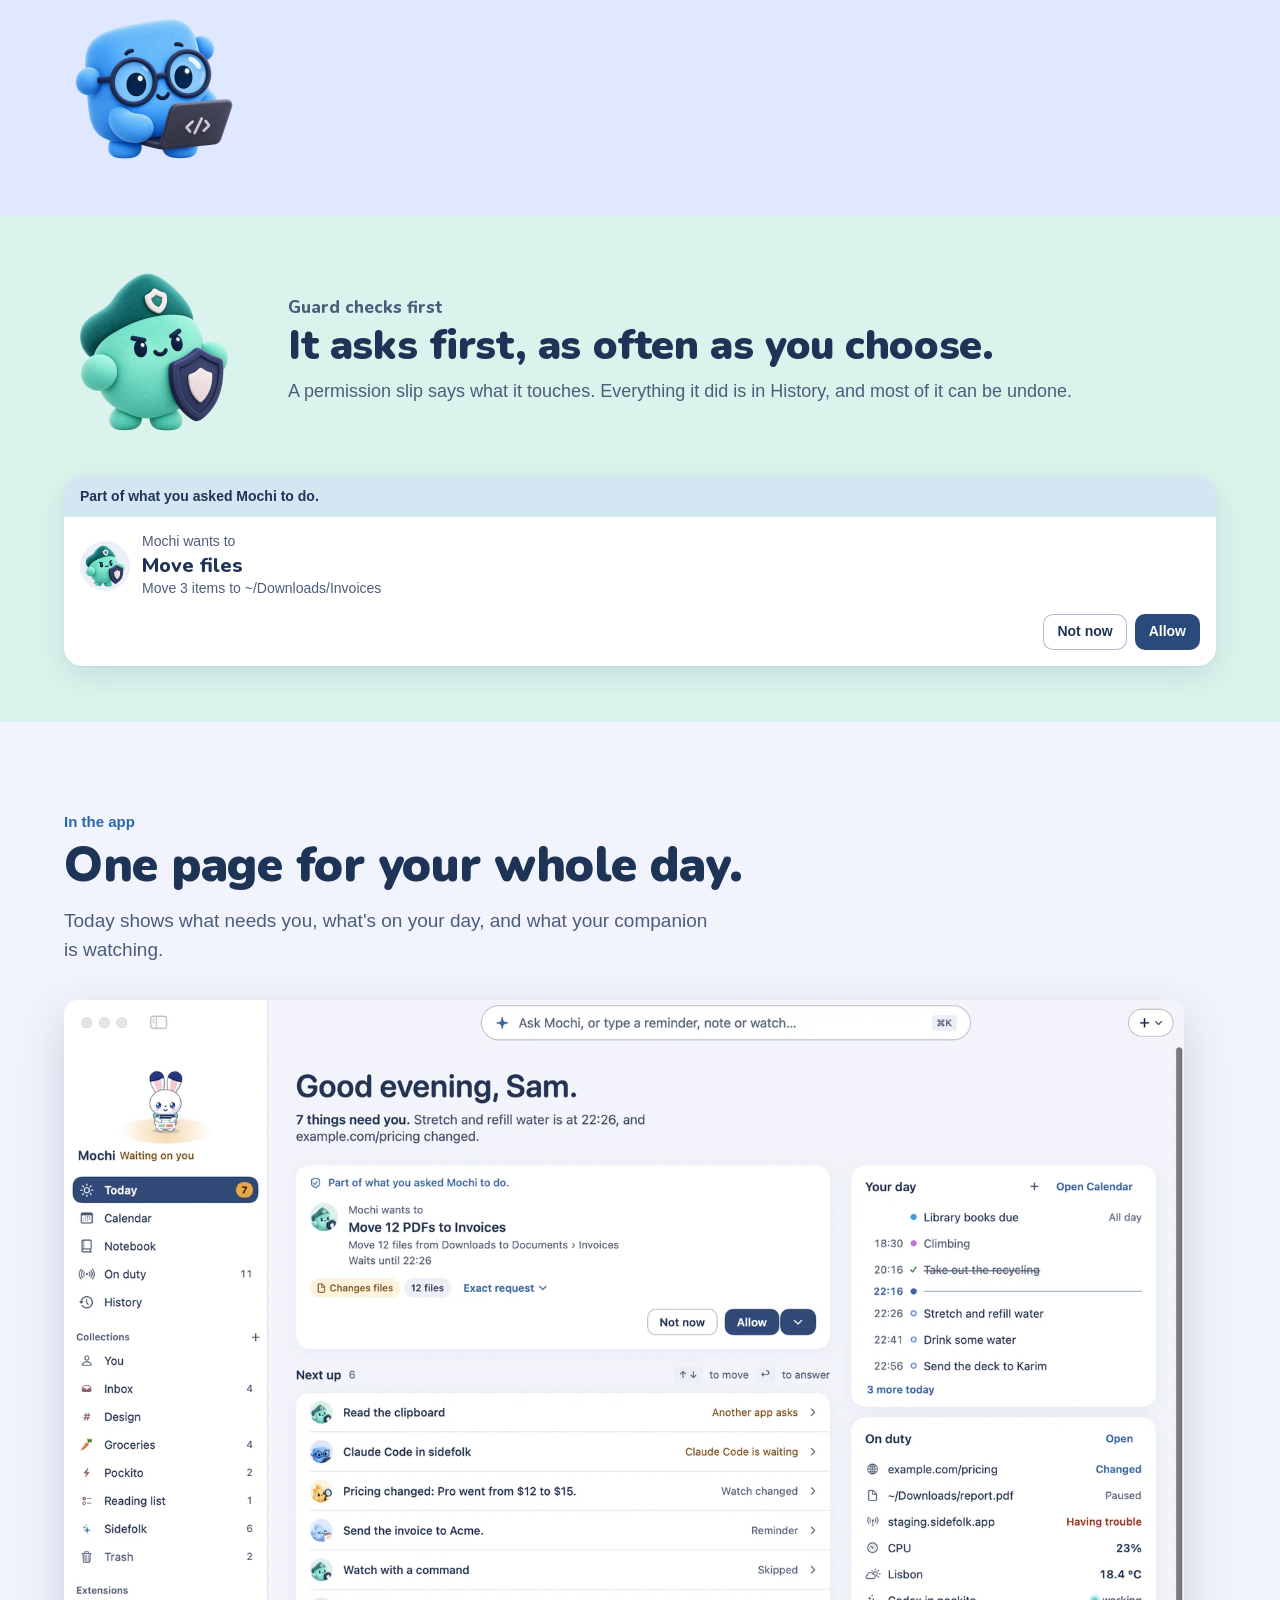
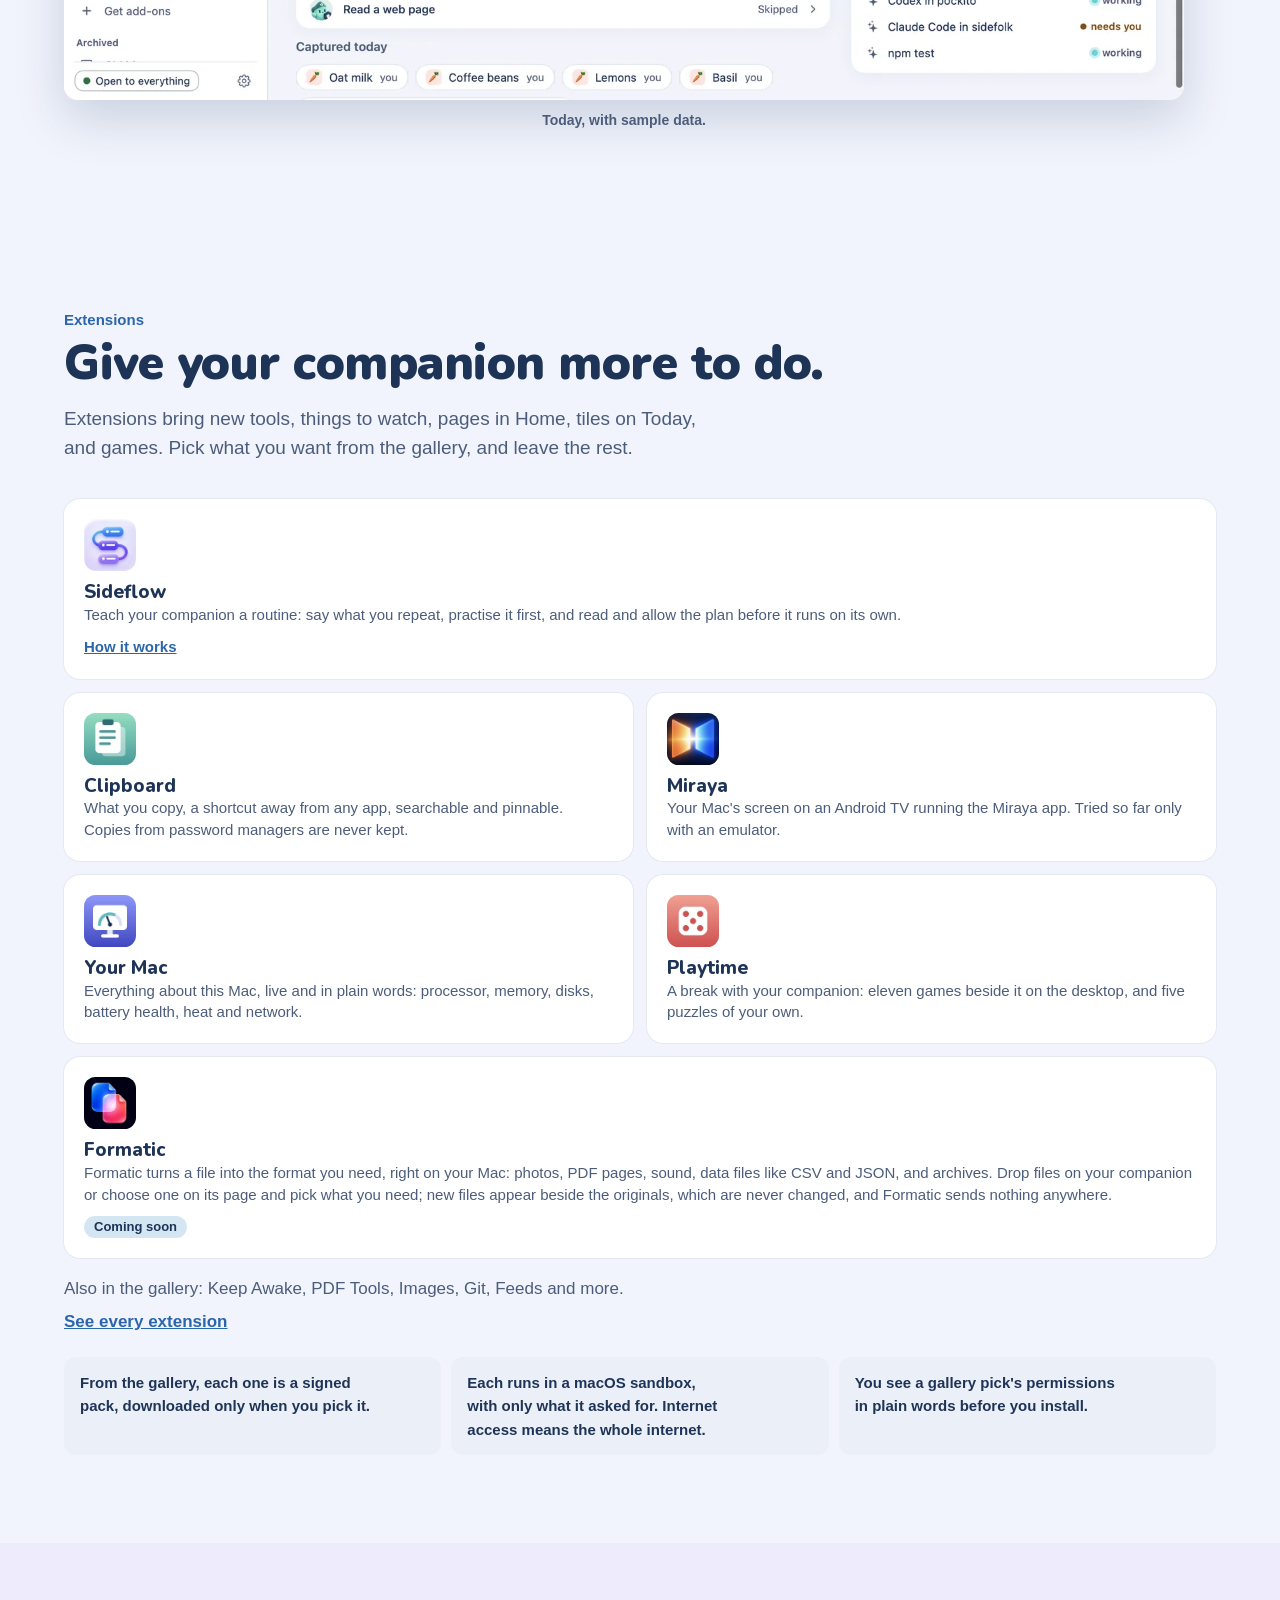
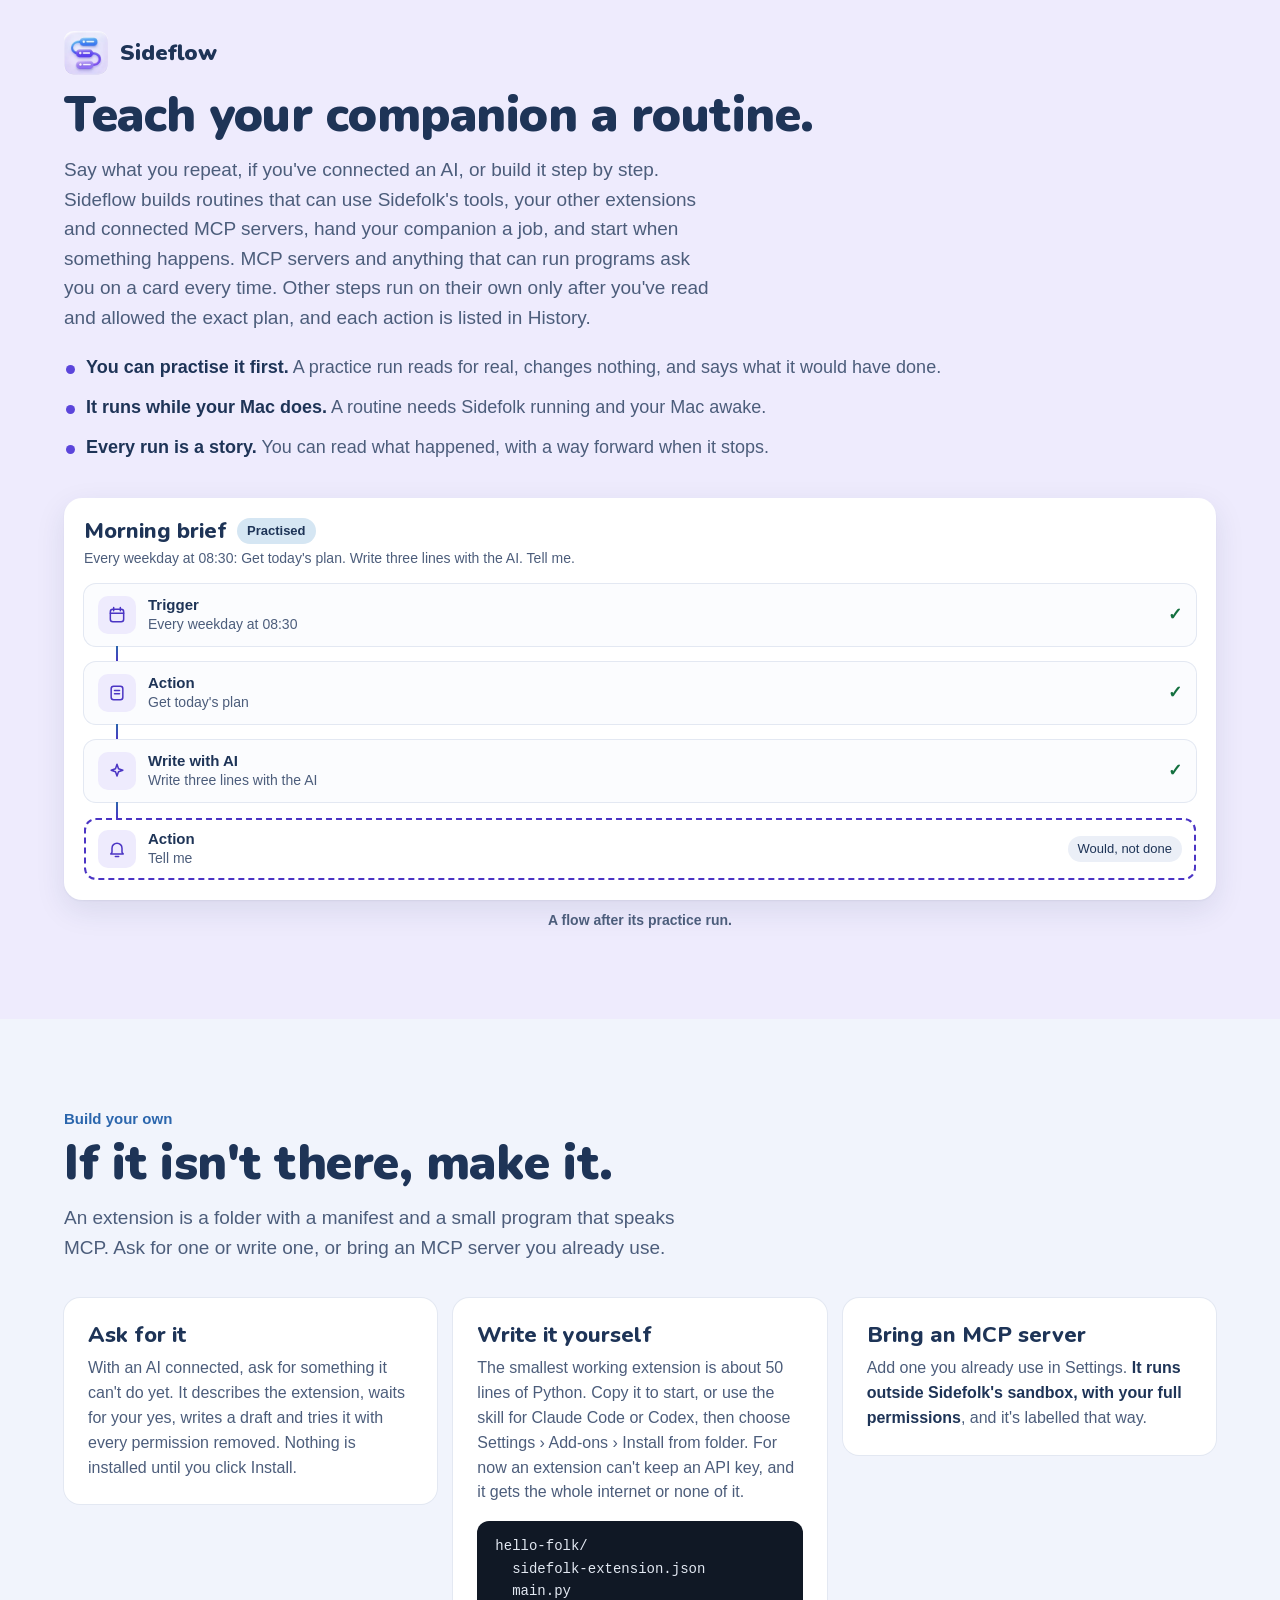
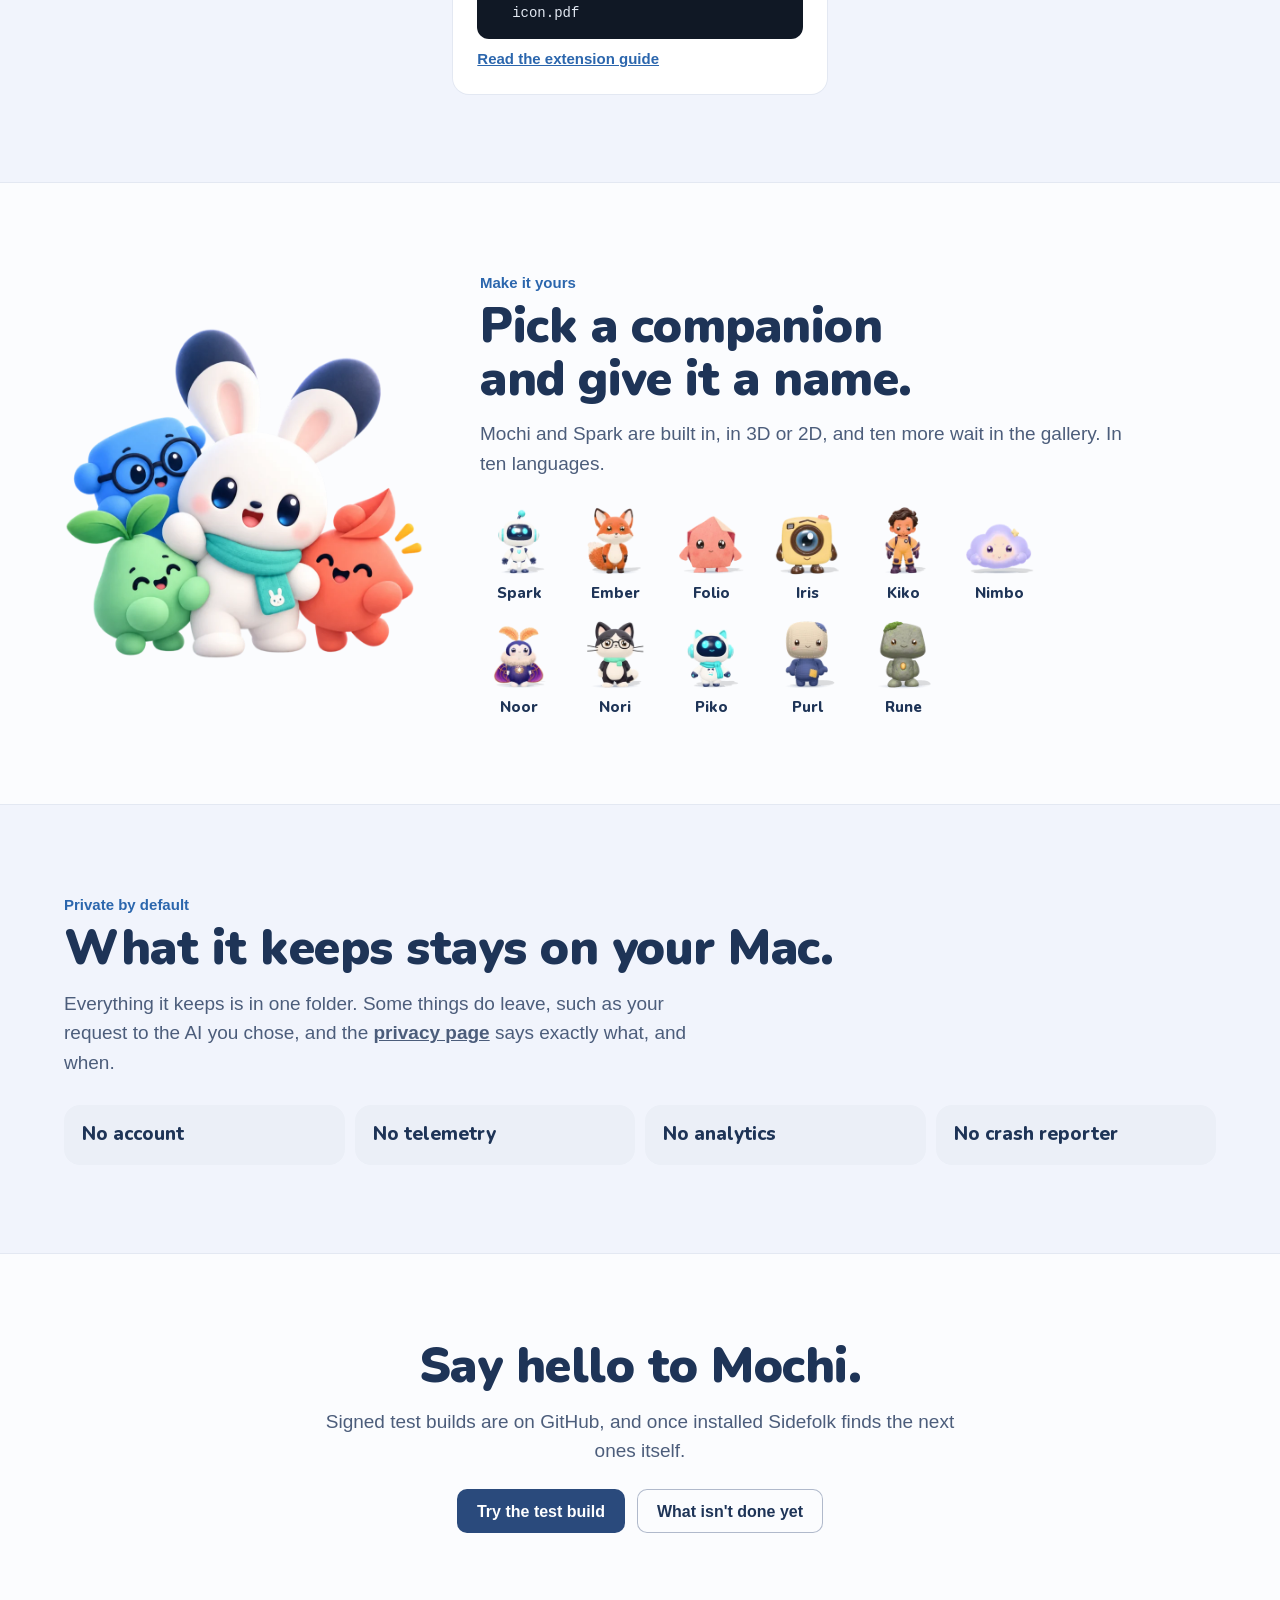
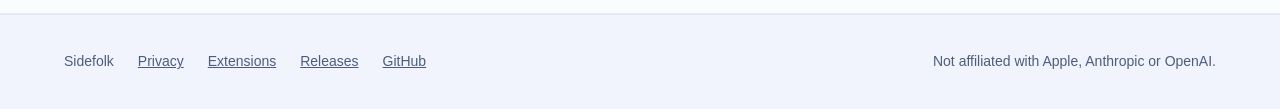
==== commit 7ea29462: "Today from the app on Home, and two sample cards in the app's own words" ====
--- a/public/index.html
+++ b/public/index.html
@@ -35,7 +35,7 @@
     <div class="stack" aria-hidden="true">
       <div class="card"><img src="images/folks/scout.webp" width="44" height="44" alt=""><div><b>example.com/pricing changed</b><span>Scout · watch · 08:22</span></div></div>
       <div class="card"><img src="images/folks/tempo.webp" width="44" height="44" alt=""><div><b>Stretch and refill water</b><span>Tempo · reminder · 08:32</span></div></div>
-      <div class="card"><img src="images/folks/byte.webp" width="44" height="44" alt=""><div><b>Codex asks: deploy to staging?</b><span>Codex · question · 08:36</span></div><span class="act">Answer</span></div>
+      <div class="card"><img src="images/folks/byte.webp" width="44" height="44" alt=""><div><b>Deploy to staging?</b><span>Codex · question · 08:36</span></div><span class="act">Answer</span></div>
     </div>
     <div class="ground">
       <img class="helper" src="images/folks/scout.webp" width="300" height="300" alt="">
@@ -92,7 +92,7 @@
 <section class="folk flip" id="byte" style="background:var(--byte)">
   <div><div class="name">Byte follows your agents</div><h3>Your agents can reach you.</h3><p>Claude Code, Codex and any MCP client can leave a note or ask a question. Files, the clipboard, the web and commands are never offered to them, and they can never answer an approval.</p></div>
   <div class="show">
-    <div class="card"><img src="images/folks/byte.webp" width="44" height="44" alt=""><div><b>Codex asks: deploy to staging?</b><span>Codex · question · 08:36</span></div><span class="act">Answer</span></div>
+    <div class="card"><img src="images/folks/byte.webp" width="44" height="44" alt=""><div><b>Deploy to staging?</b><span>Codex · question · 08:36</span></div><span class="act">Answer</span></div>
     <div class="term">$ sidefolk run -- npm test</div>
     <div class="card"><img src="images/folks/byte.webp" width="44" height="44" alt=""><div><b>npm test failed (exit 1)</b><span>Byte · command · 09:12</span></div></div>
   </div>
@@ -101,7 +101,18 @@
 <section class="folk" id="guard" style="background:var(--guard)">
   <img class="pic" src="images/folks/guard.webp" width="300" height="300" alt="Guard, a green folk with a cap and a shield">
   <div><div class="name">Guard checks first</div><h3>It asks first, as often as you choose.</h3><p>A permission slip says what it touches. Everything it did is in History, and most of it can be undone.</p></div>
-  <div class="slip"><div class="because">Part of what you asked Mochi to do.</div><div class="who"><img src="images/folks/guard.webp" width="50" height="50" alt=""><div><small>Mochi wants to</small><b>Move 3 files?</b><small>Move 3 items to ~/Downloads/Invoices</small></div></div><div class="actions" aria-hidden="true"><span class="btn btn-quiet btn-small">Not now</span><span class="btn btn-primary btn-small">Allow</span></div></div>
+  <div class="slip"><div class="because">Part of what you asked Mochi to do.</div><div class="who"><img src="images/folks/guard.webp" width="50" height="50" alt=""><div><small>Mochi wants to</small><b>Move files</b><small>Move 3 items to ~/Downloads/Invoices</small></div></div><div class="actions" aria-hidden="true"><span class="btn btn-quiet btn-small">Not now</span><span class="btn btn-primary btn-small">Allow</span></div></div>
+</section>
+
+<section class="sec" id="today">
+  <p class="eyebrow">In the app</p>
+  <h2>One page for your whole day.</h2>
+  <p class="sub">Today shows what needs you, what's on your day, and what your companion is watching.</p>
+  <figure class="shot">
+    <img class="day" src="images/app/today-light.webp" width="1600" height="1000" loading="lazy" alt="Sidefolk's Today page: a request to move 12 PDFs waiting for an answer, a list of what's next, your day and what's on duty.">
+    <img class="night" src="images/app/today-dark.webp" width="1600" height="1000" loading="lazy" alt="Sidefolk's Today page: a request to move 12 PDFs waiting for an answer, a list of what's next, your day and what's on duty.">
+    <figcaption class="caption">Today, with sample data.</figcaption>
+  </figure>
 </section>
 
 <section class="sec" id="ext">
--- a/public/site.css
+++ b/public/site.css
@@ -311,3 +311,14 @@
   .tile.wide { grid-column: auto; }
   .tile { grid-template-columns: 52px 1fr; column-gap: 14px; }
 }
+
+/* A window from the app, in the site's own light or dark. */
+.shot { margin-top: 36px; max-width: 1120px; }
+.shot img { display: block; width: 100%; height: auto; border-radius: 14px; box-shadow: 0 18px 50px rgba(15, 45, 91, .18); }
+.shot .night { display: none; }
+@media (prefers-color-scheme: dark) {
+  :root:not([data-theme="light"]) .shot .day { display: none; }
+  :root:not([data-theme="light"]) .shot .night { display: block; }
+}
+:root[data-theme="dark"] .shot .day { display: none; }
+:root[data-theme="dark"] .shot .night { display: block; }
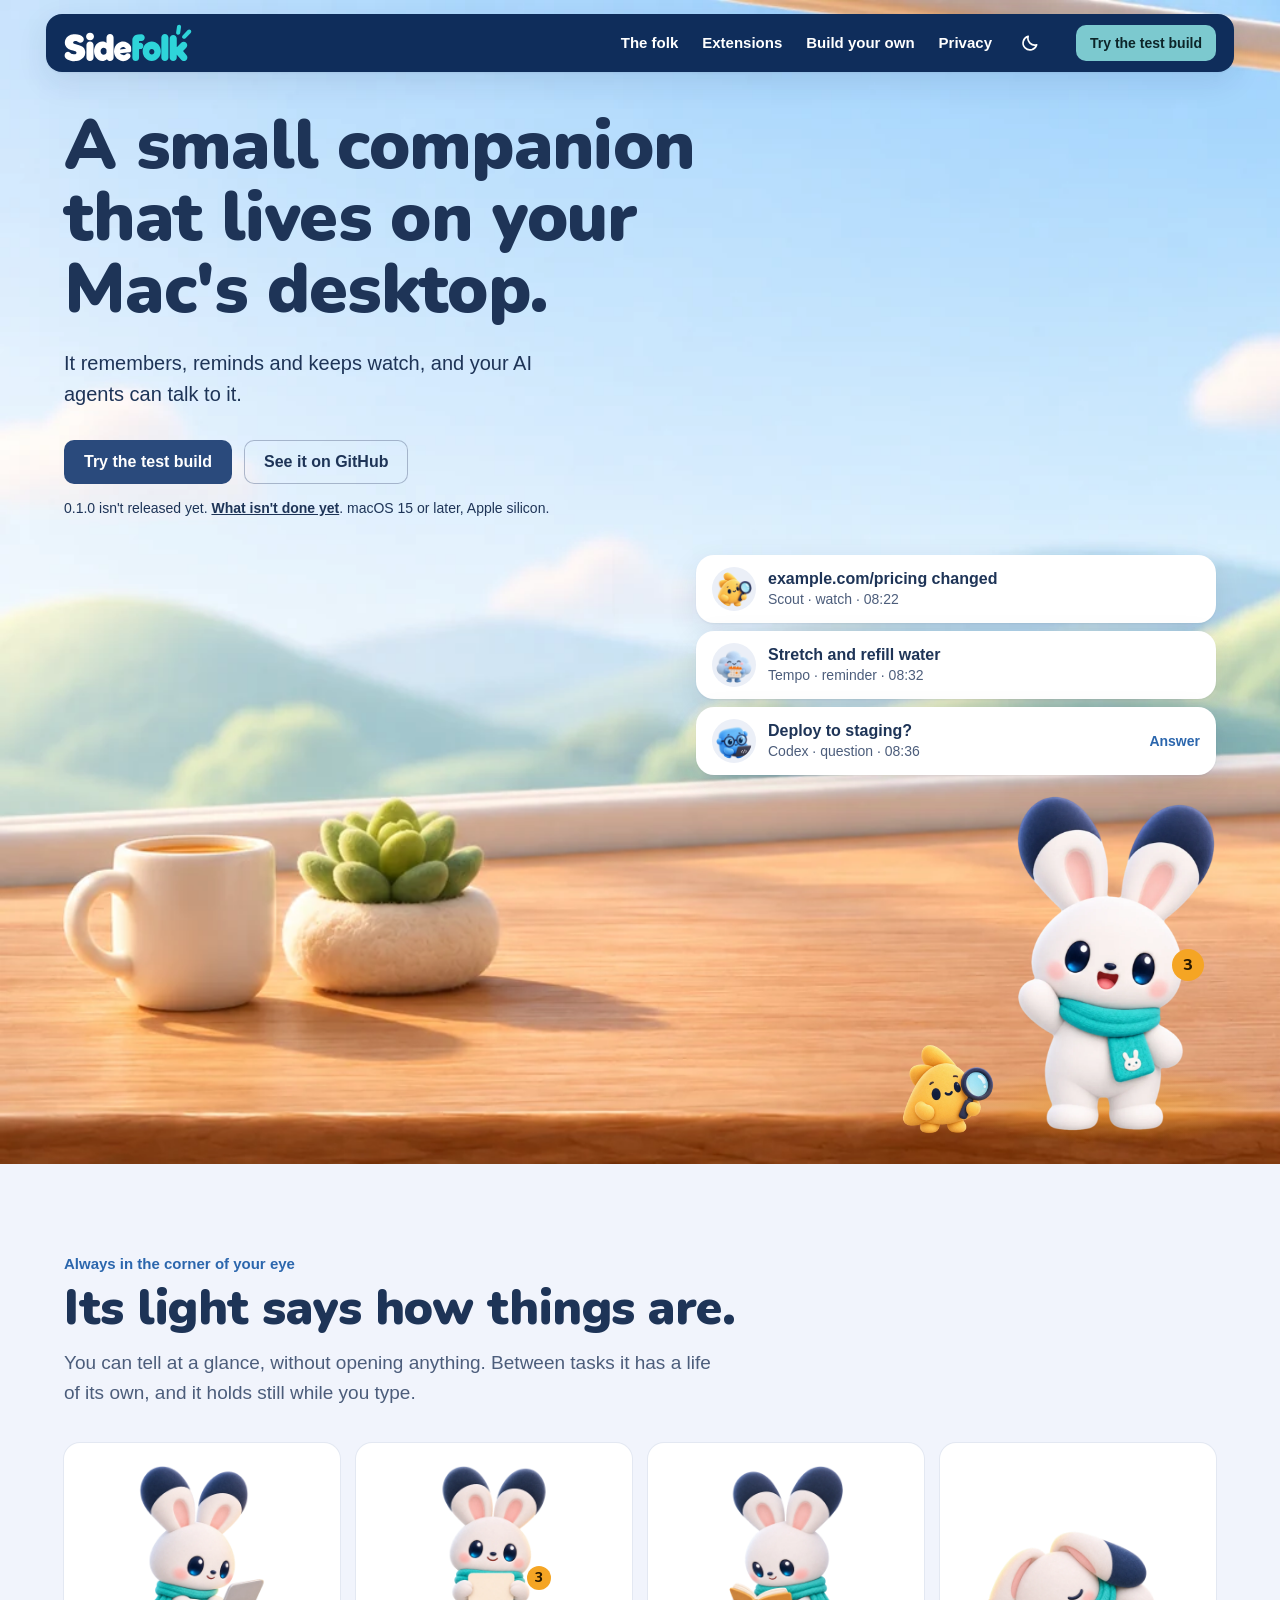
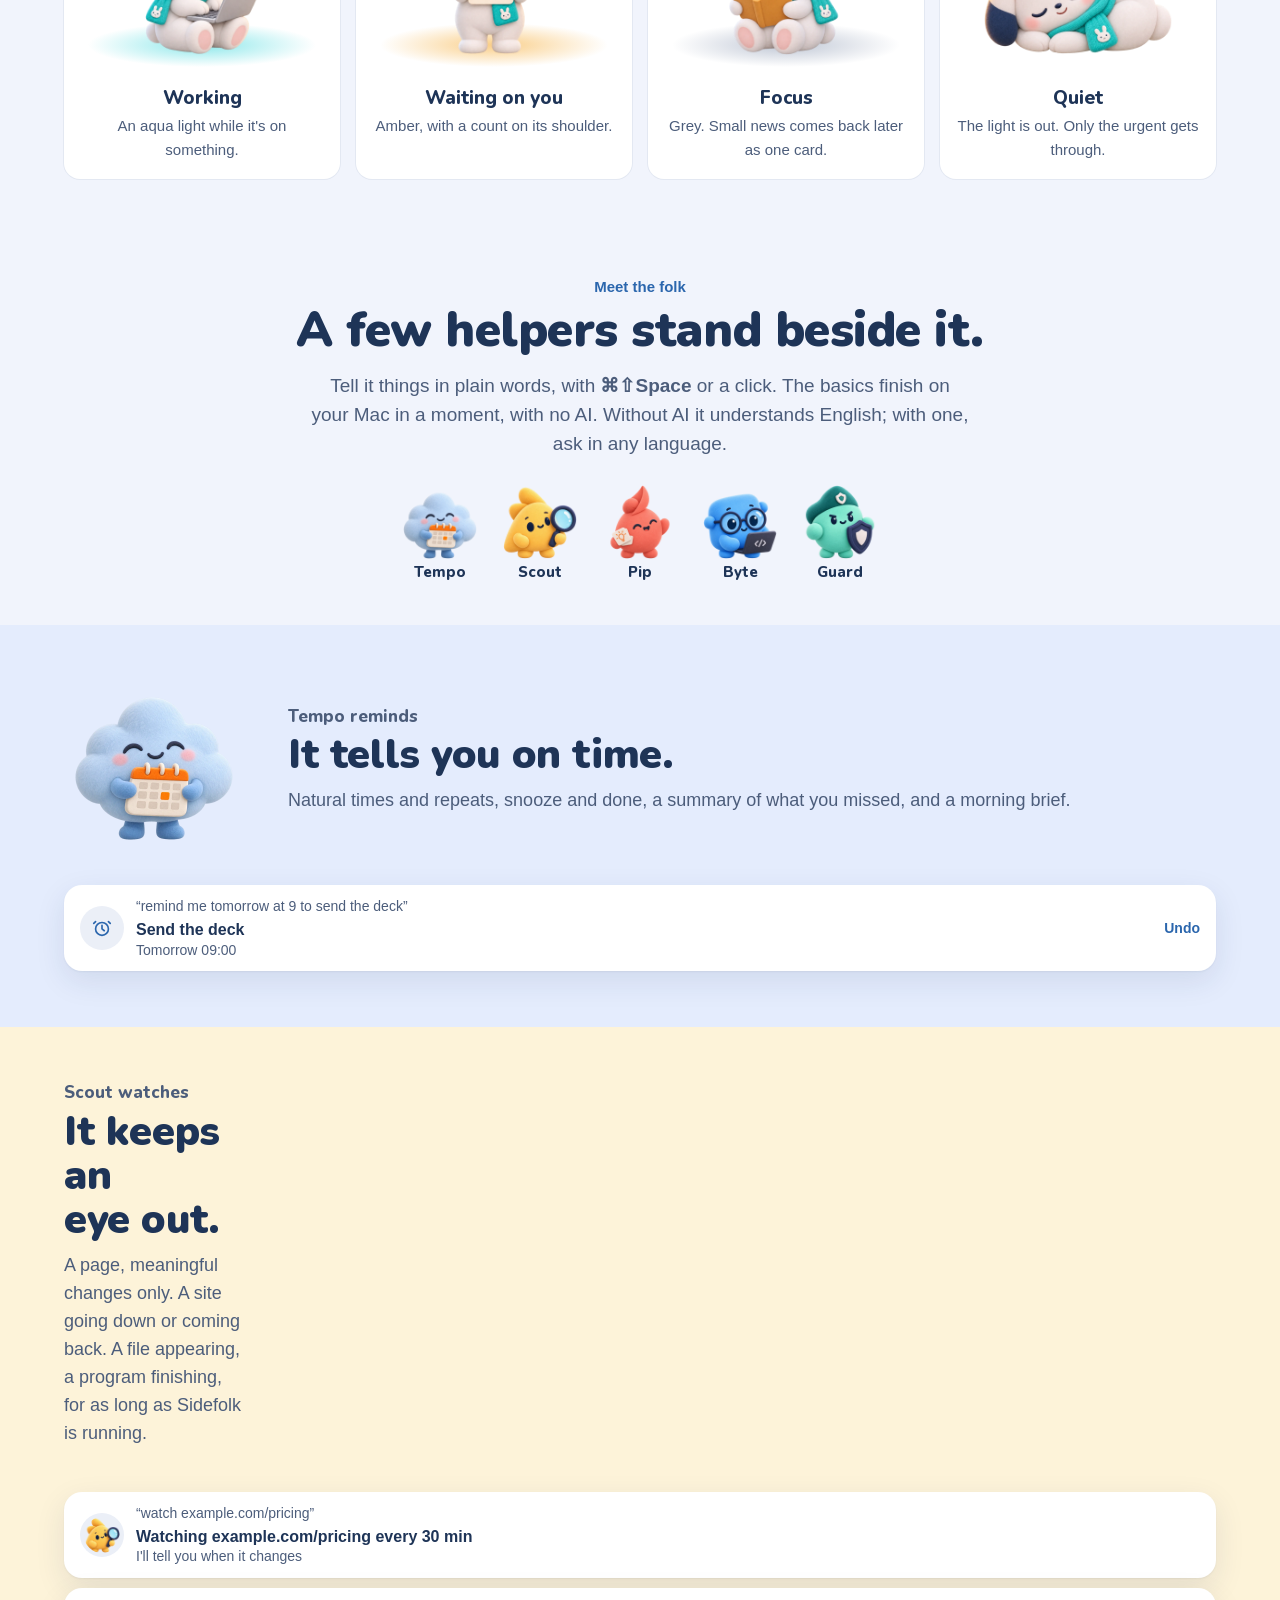
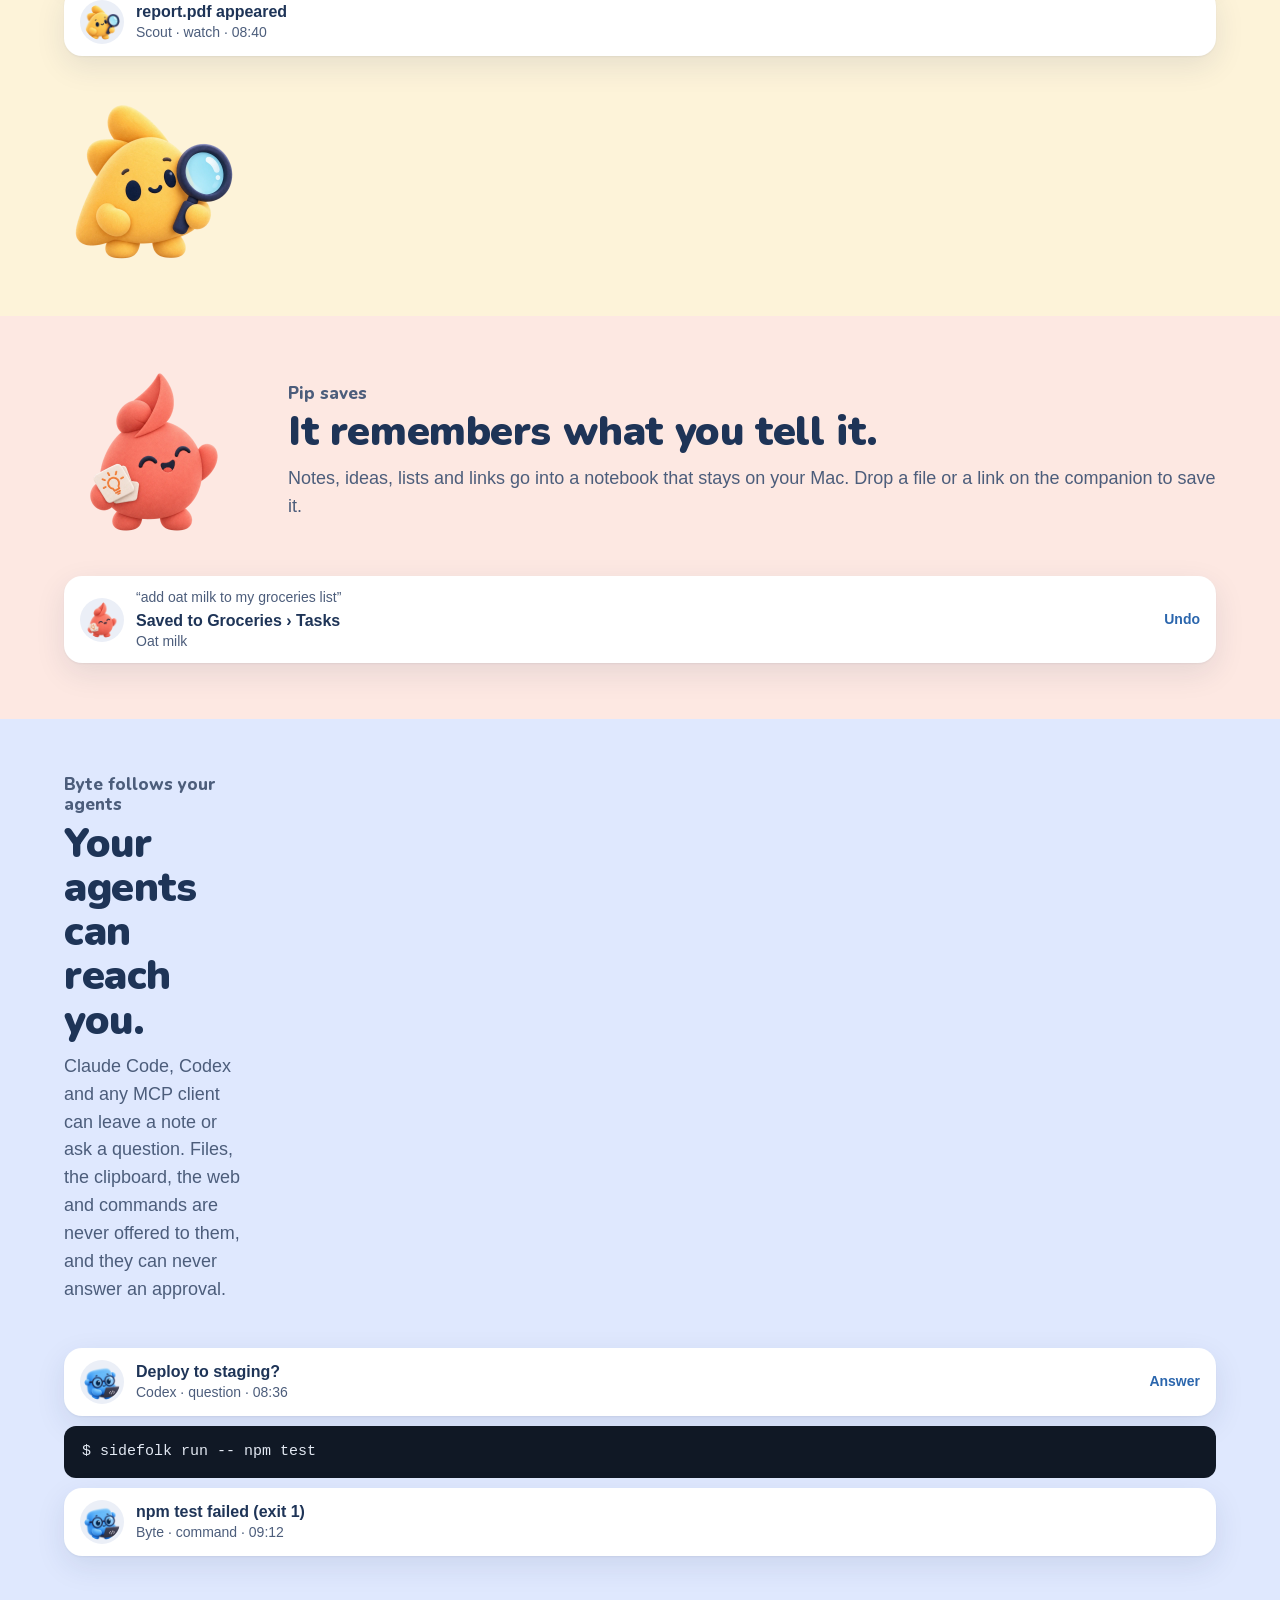
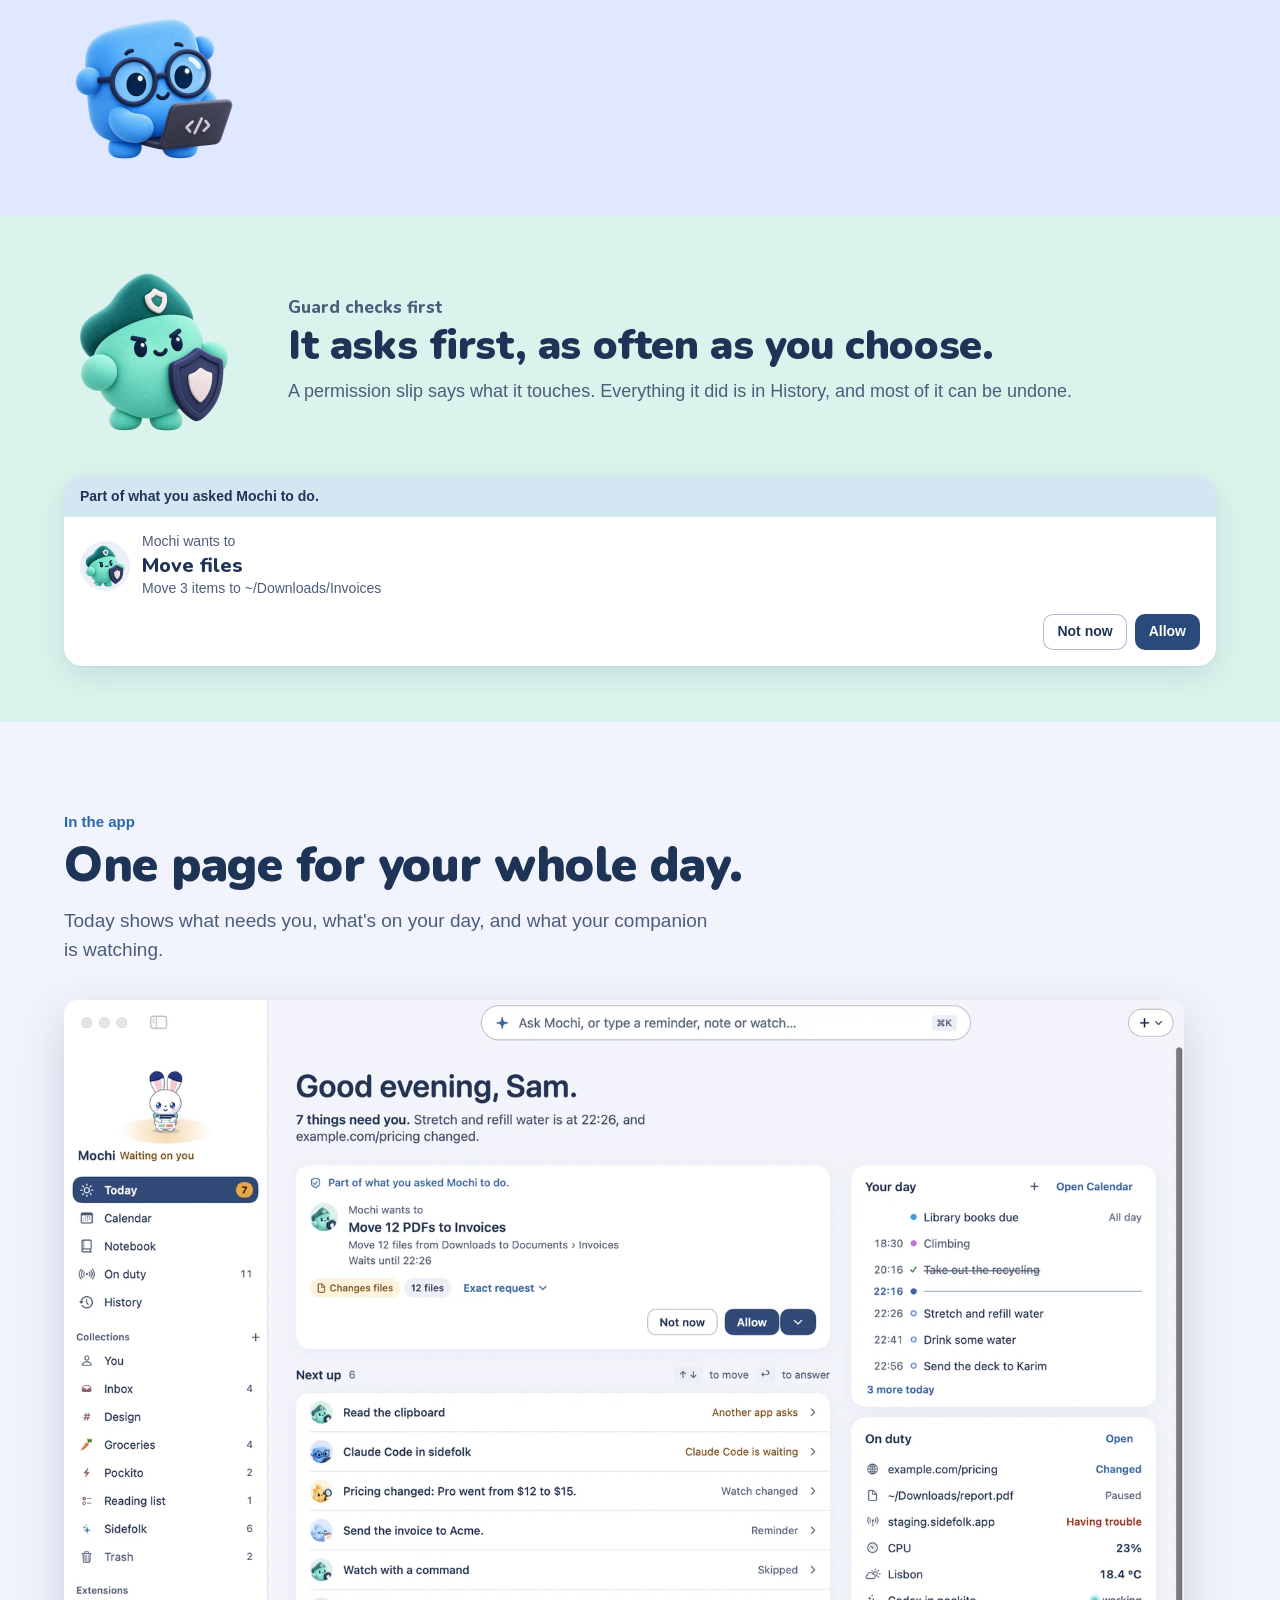
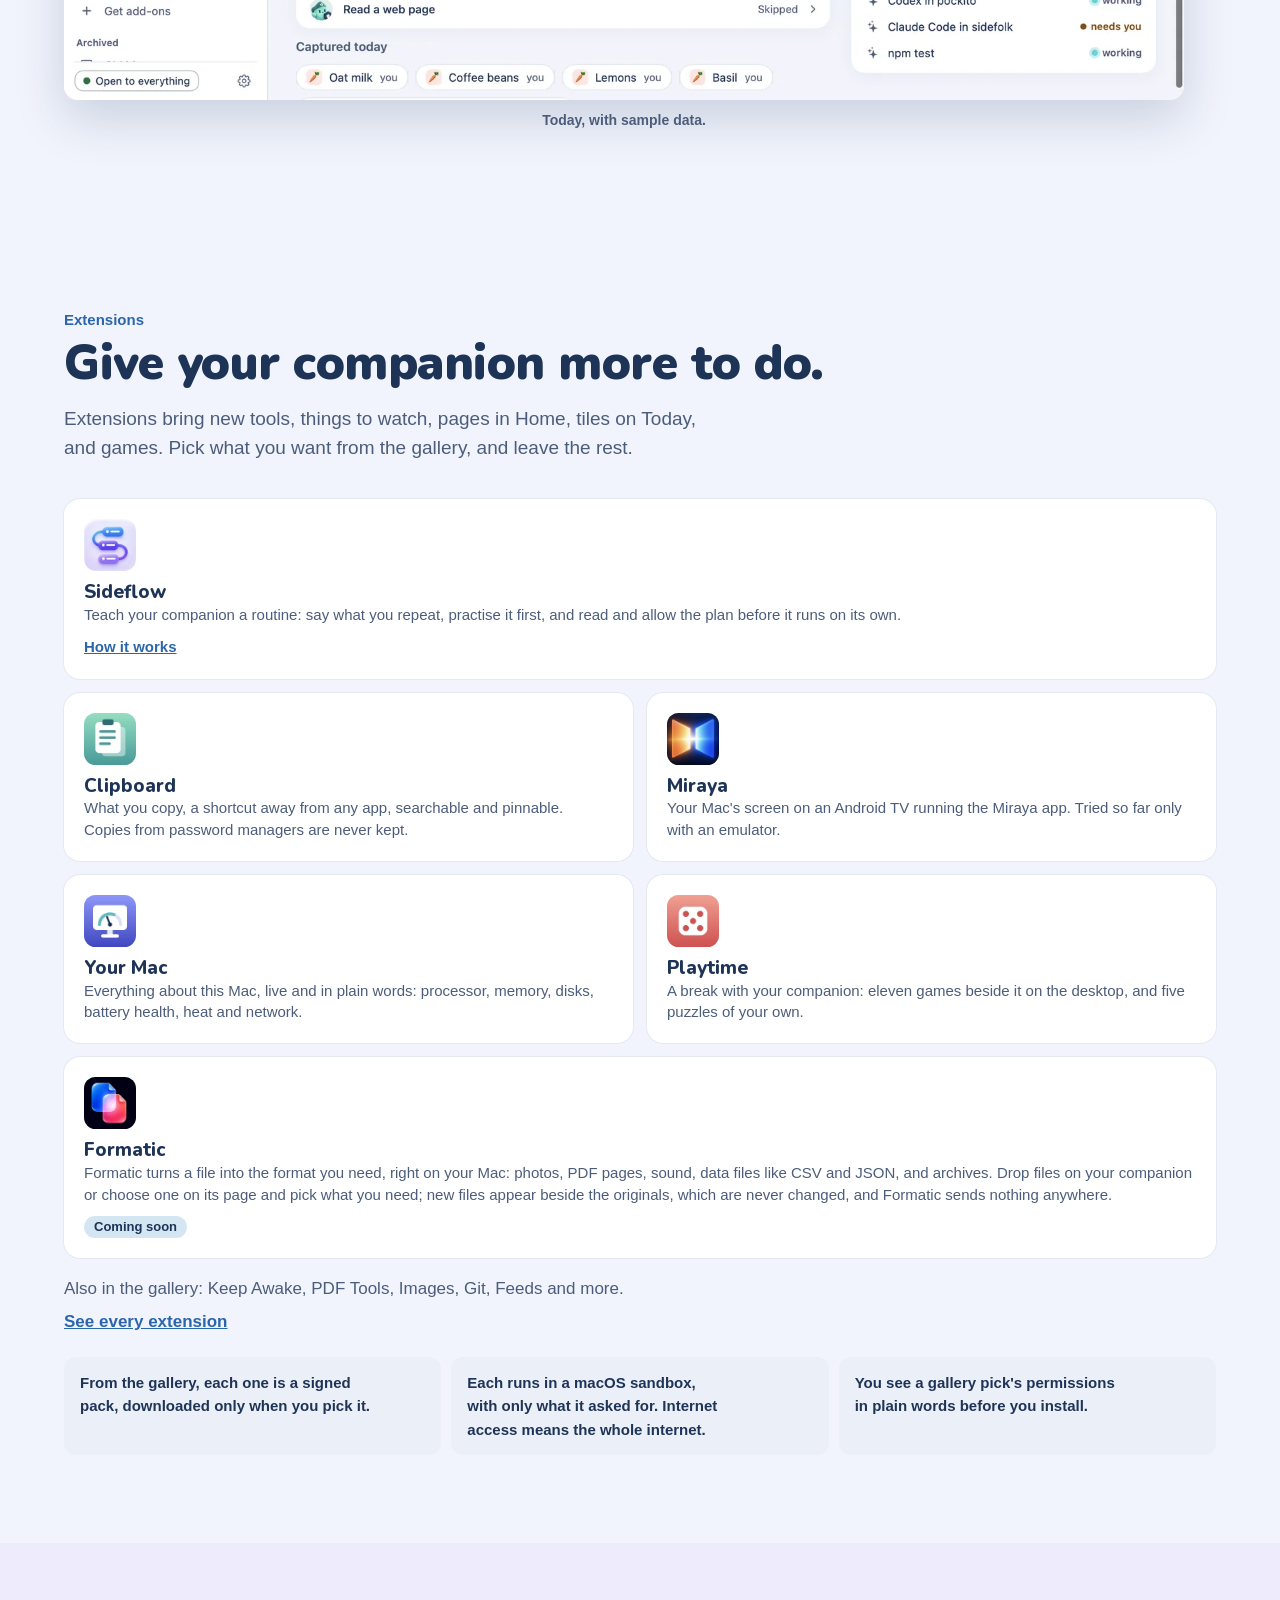
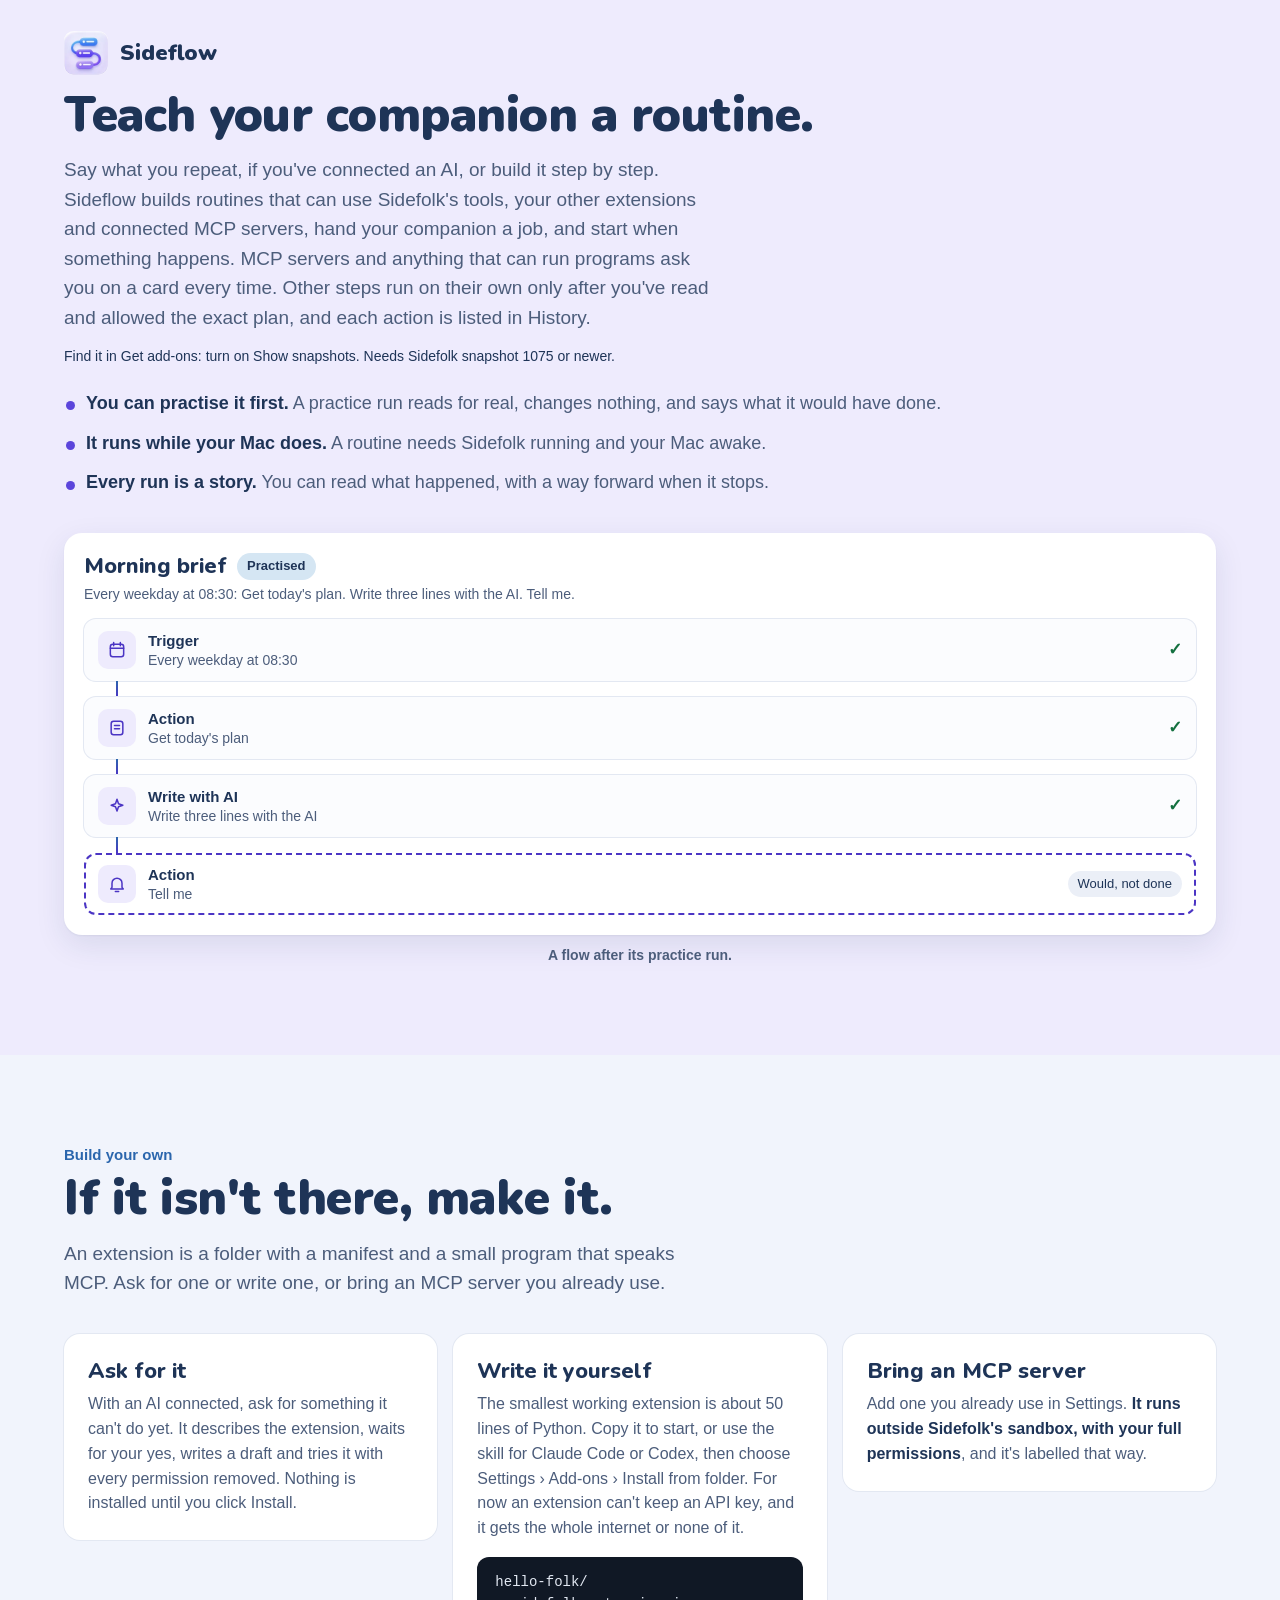
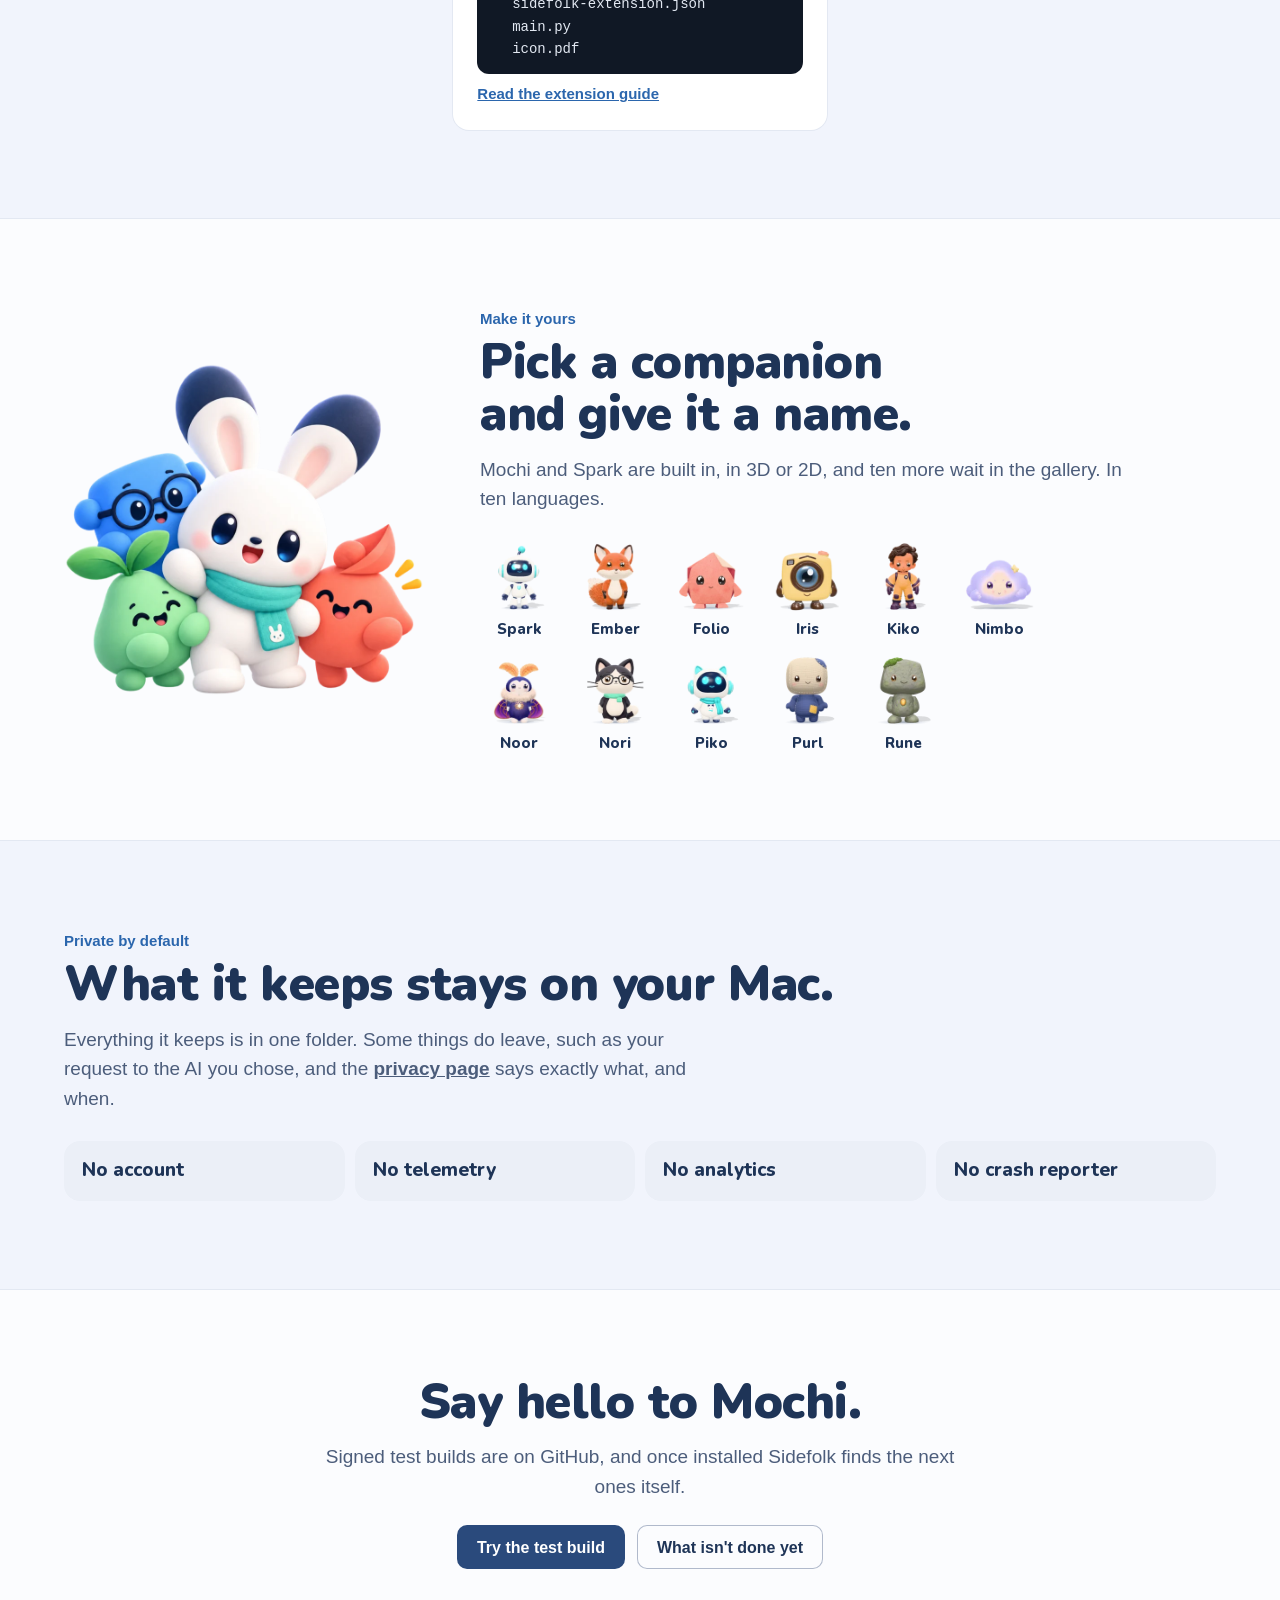
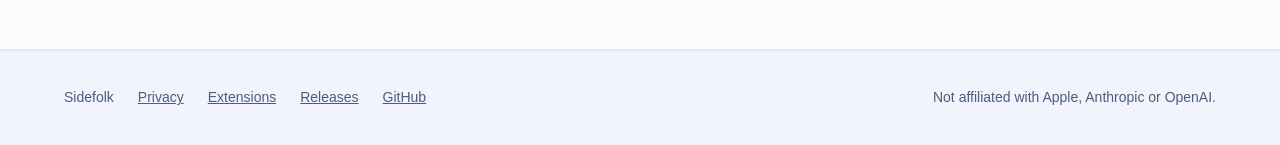
==== commit c09e7fed: "Sideflow: how to find it in Get add-ons" ====
--- a/public/index.html
+++ b/public/index.html
@@ -138,6 +138,7 @@
       <div class="flowhead"><img src="images/extensions/sideflow.webp" width="44" height="44" alt=""><strong>Sideflow</strong></div>
       <h2>Teach your companion a routine.</h2>
       <p class="sub">Say what you repeat, if you've connected an AI, or build it step by step. Sideflow builds routines that can use Sidefolk's tools, your other extensions and connected MCP servers, hand your companion a job, and start when something happens. MCP servers and anything that can run programs ask you on a card every time. Other steps run on their own only after you've read and allowed the exact plan, and each action is listed in History.</p>
+      <p class="note">Find it in Get add-ons: turn on Show snapshots. Needs Sidefolk snapshot 1075 or newer.</p>
       <ul class="why">
         <li><b>You can practise it first.</b> A practice run reads for real, changes nothing, and says what it would have done.</li>
         <li><b>It runs while your Mac does.</b> A routine needs Sidefolk running and your Mac awake.</li>
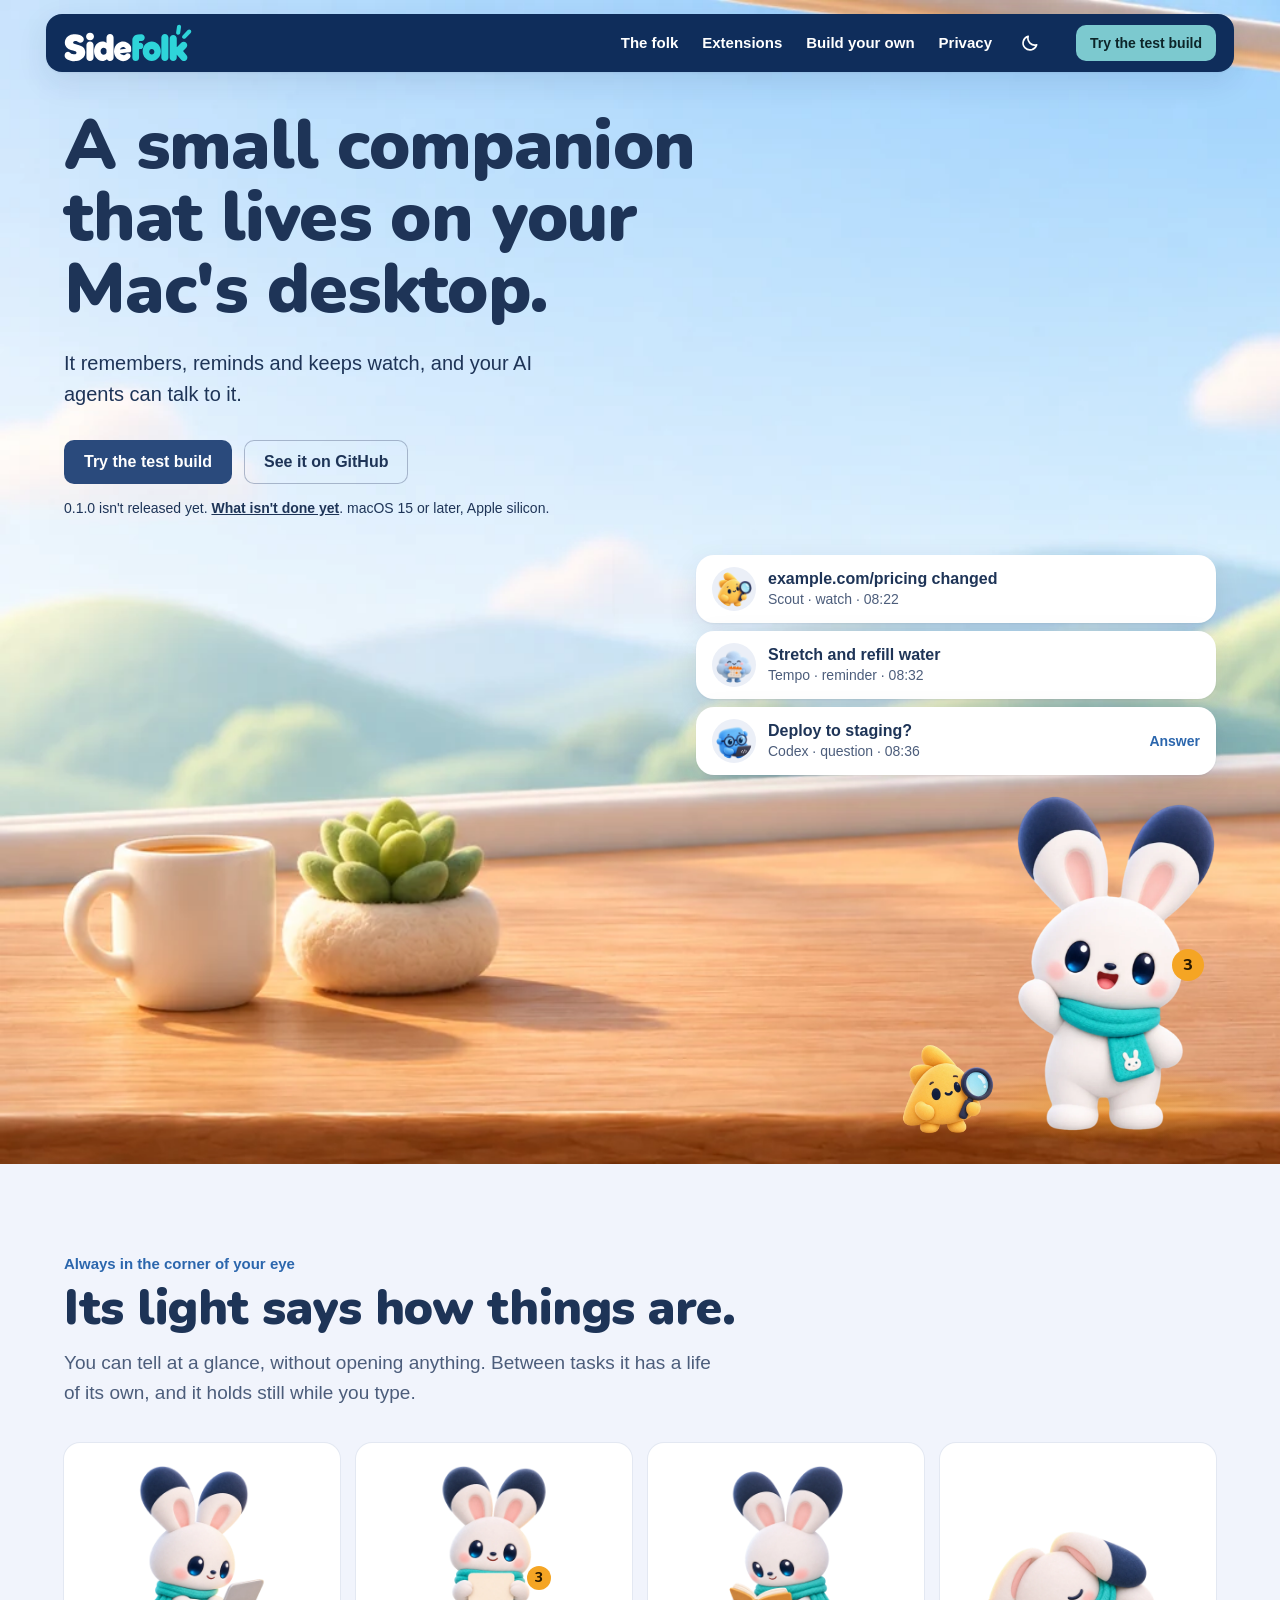
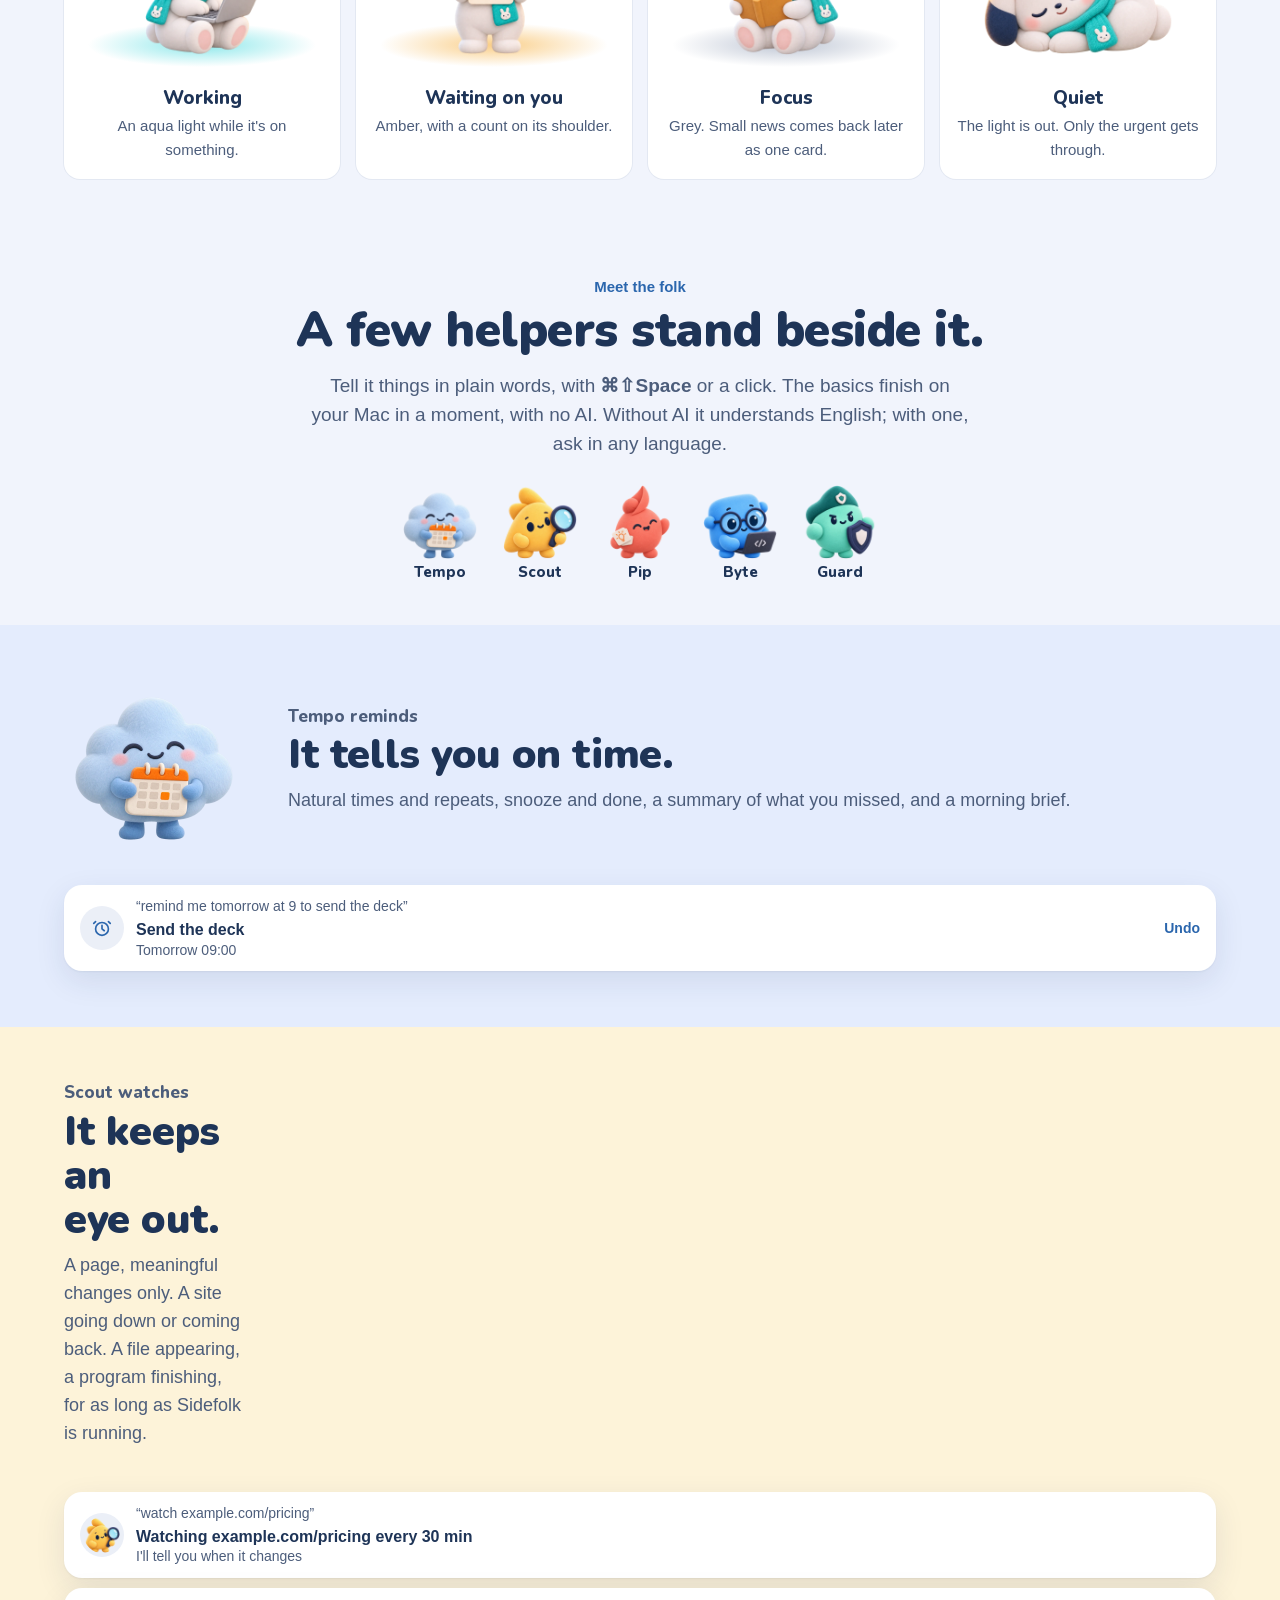
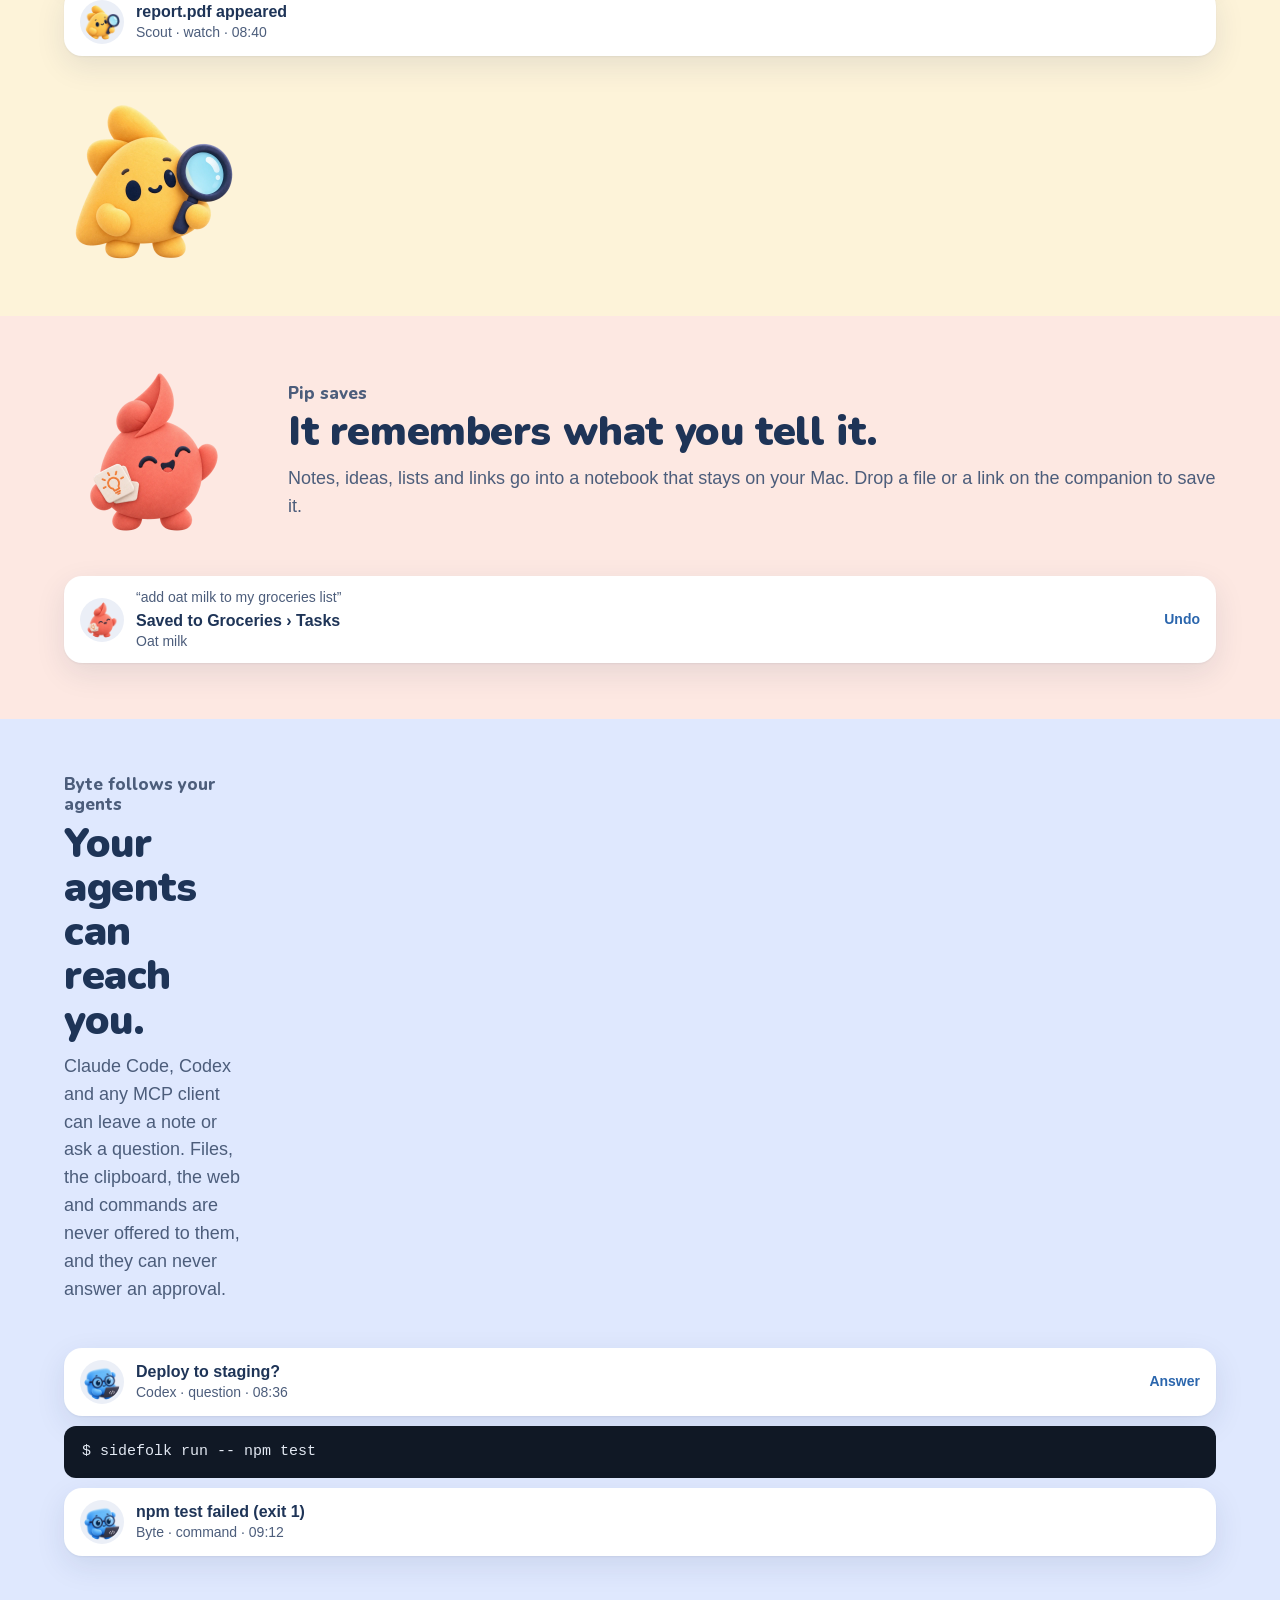
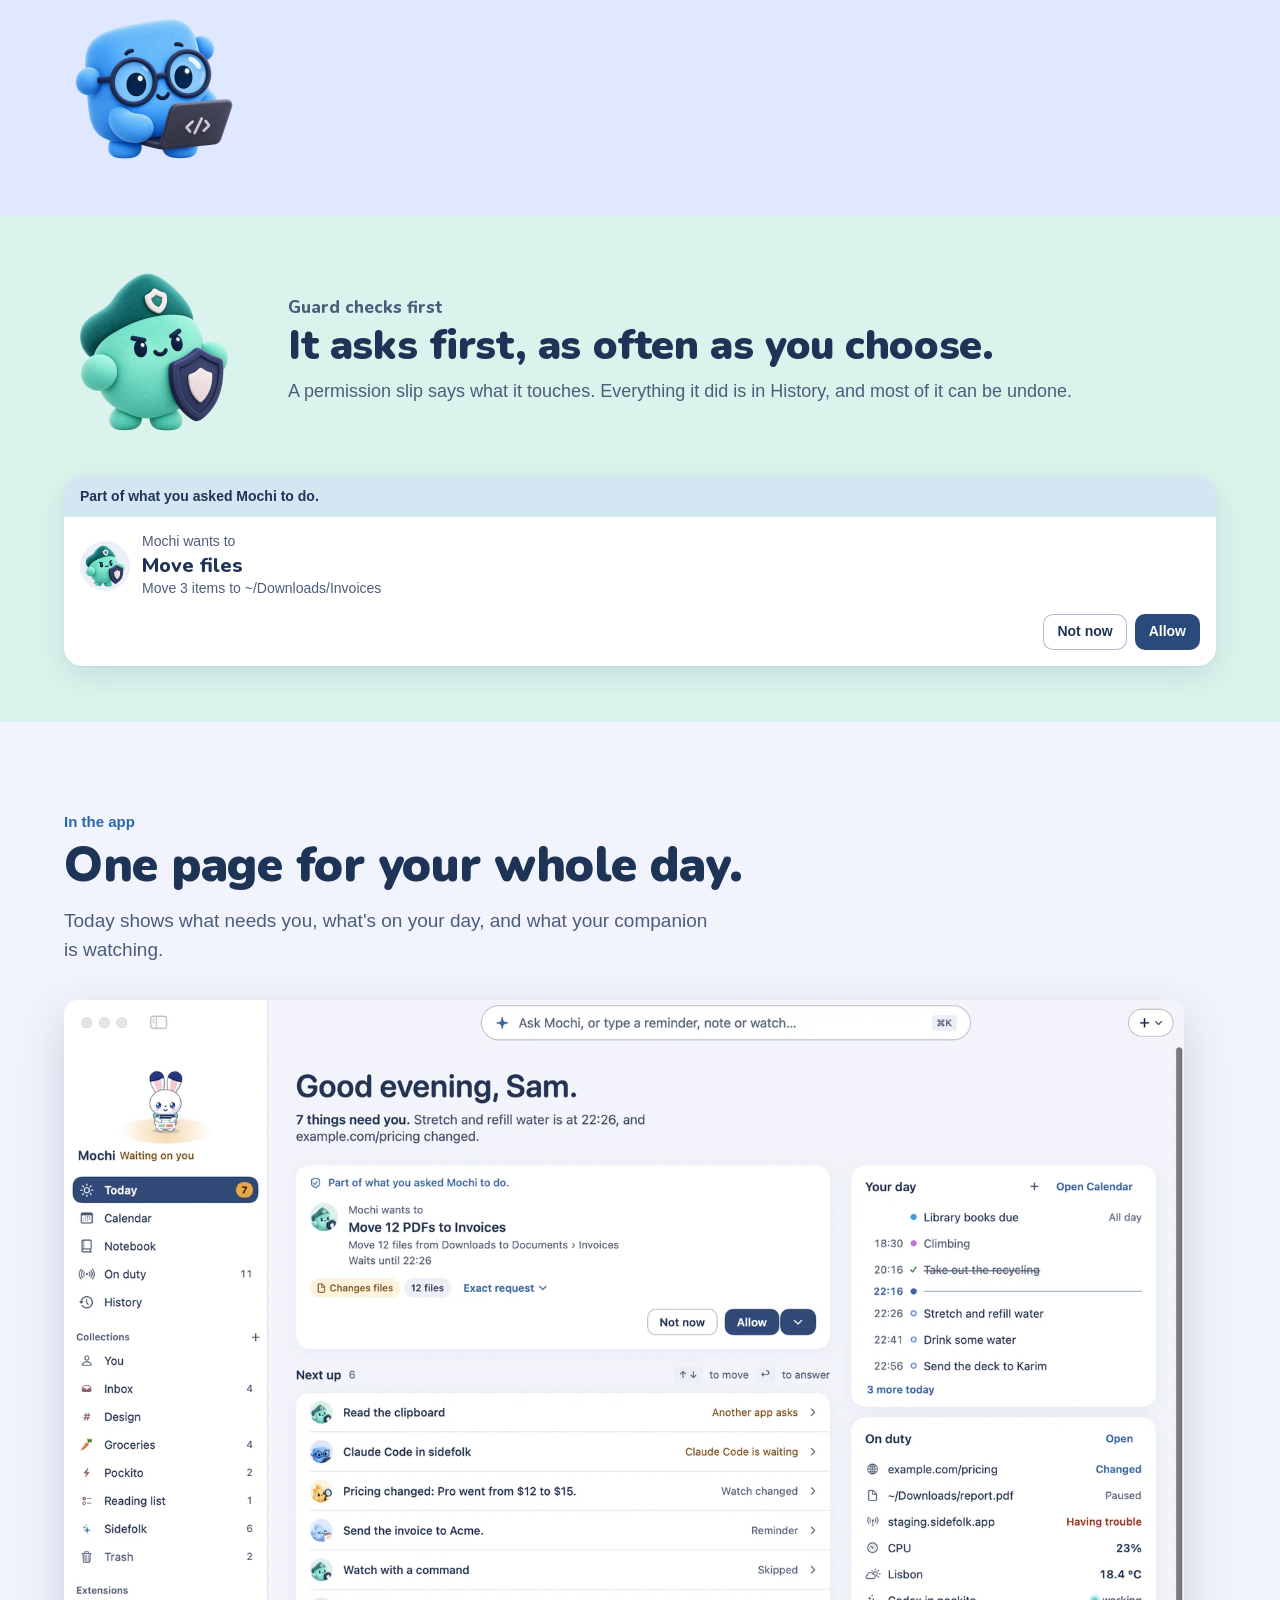
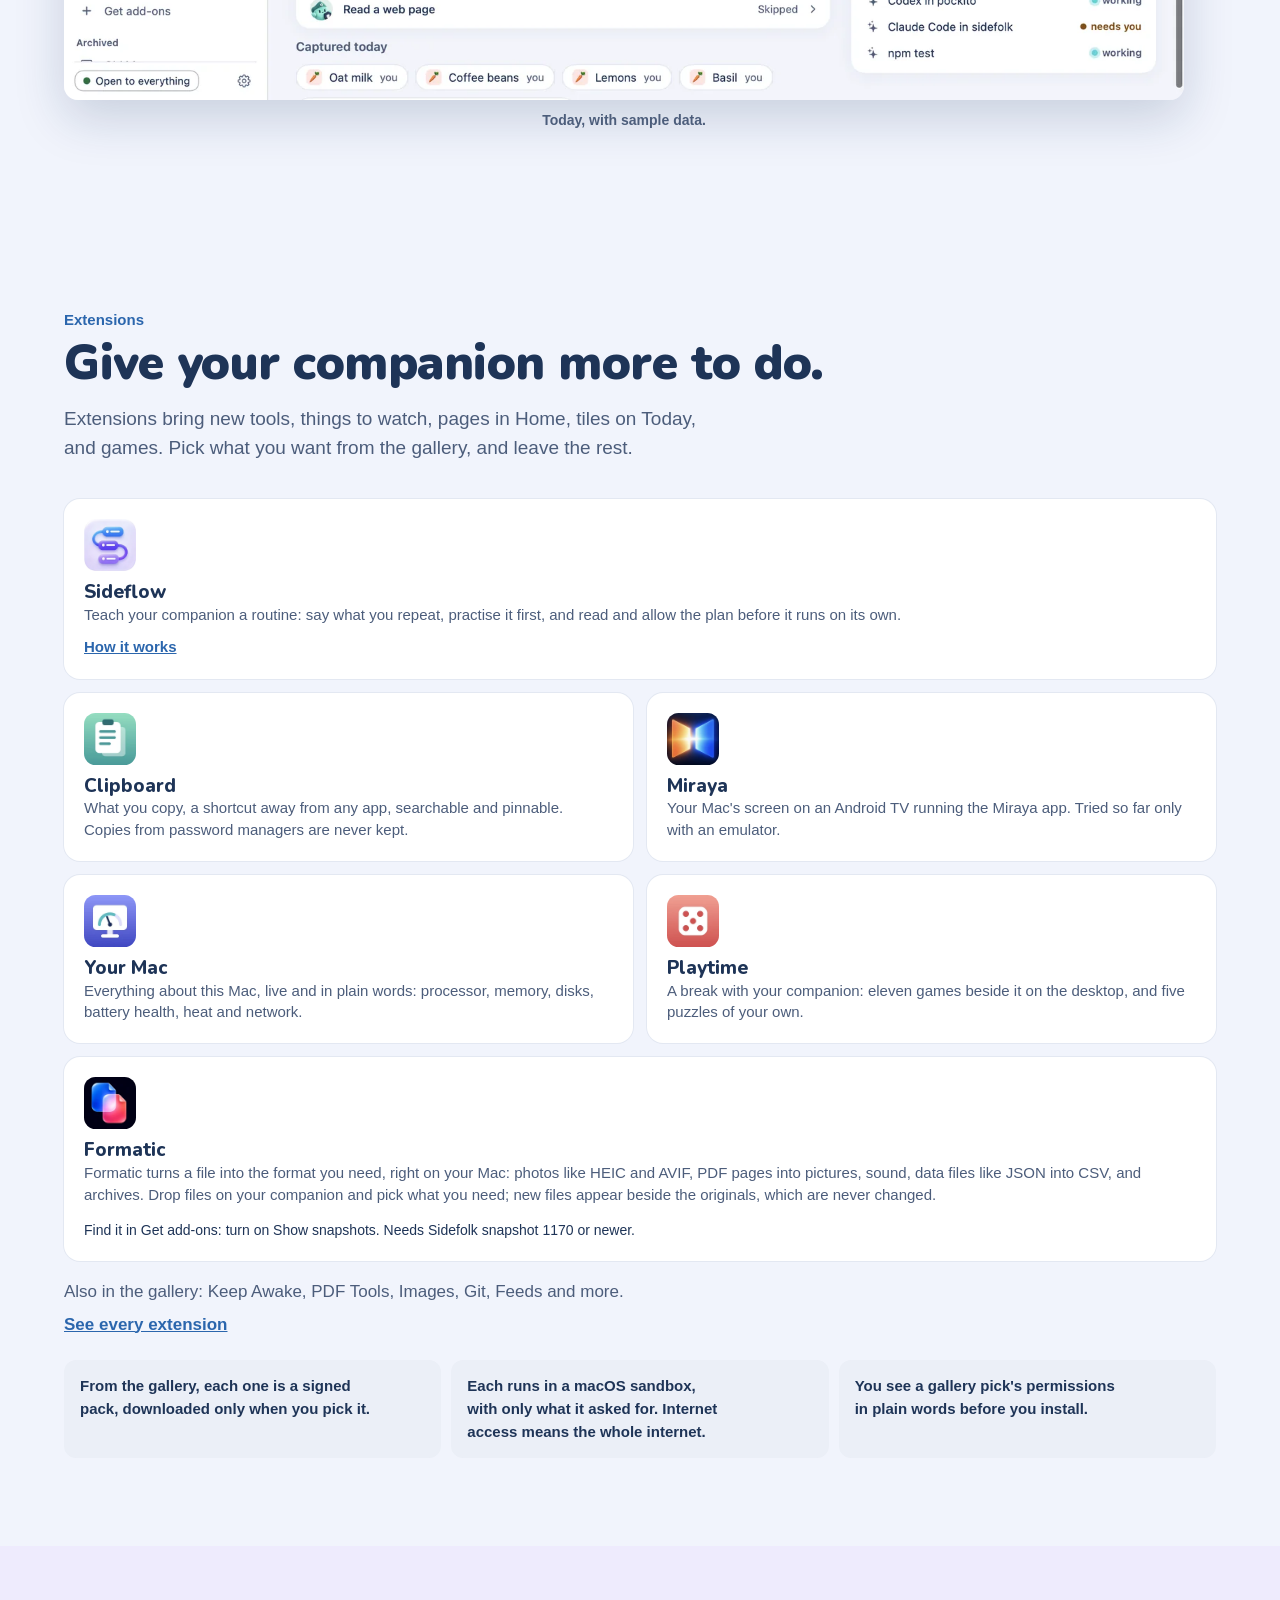
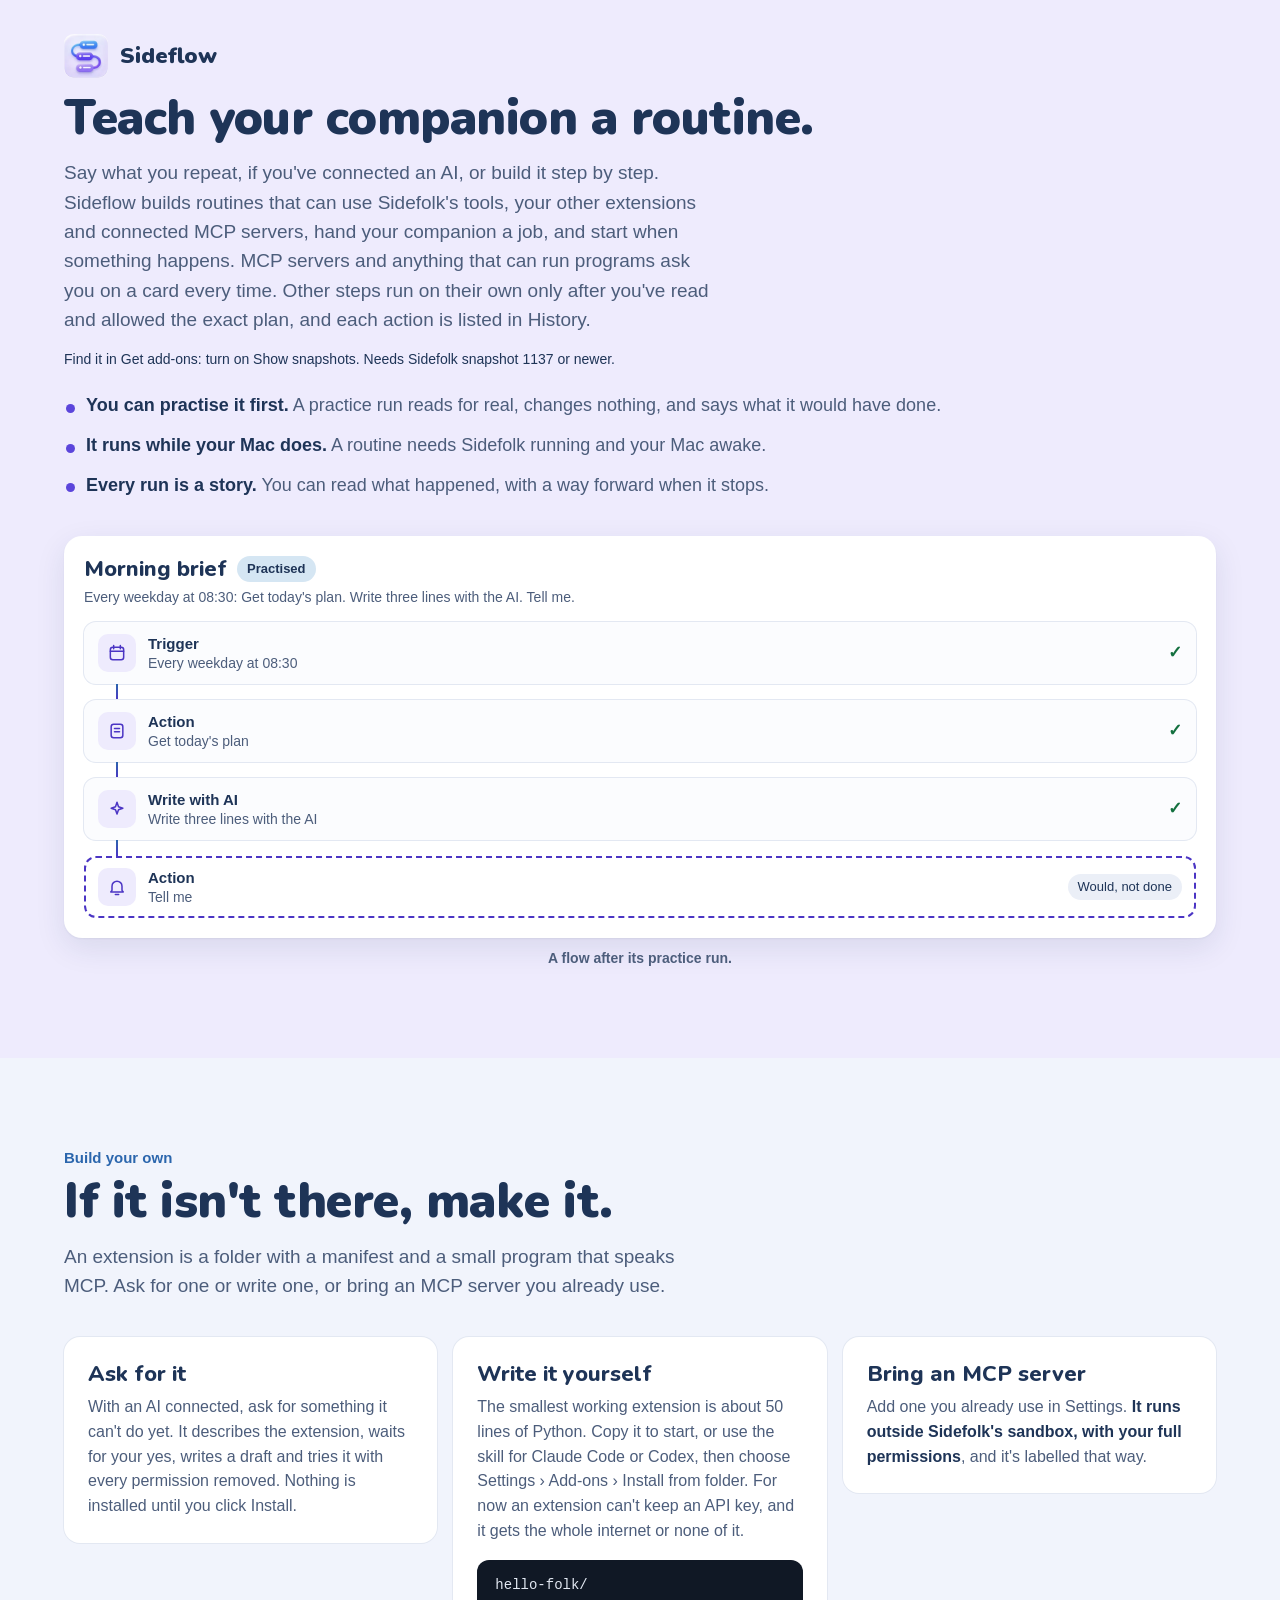
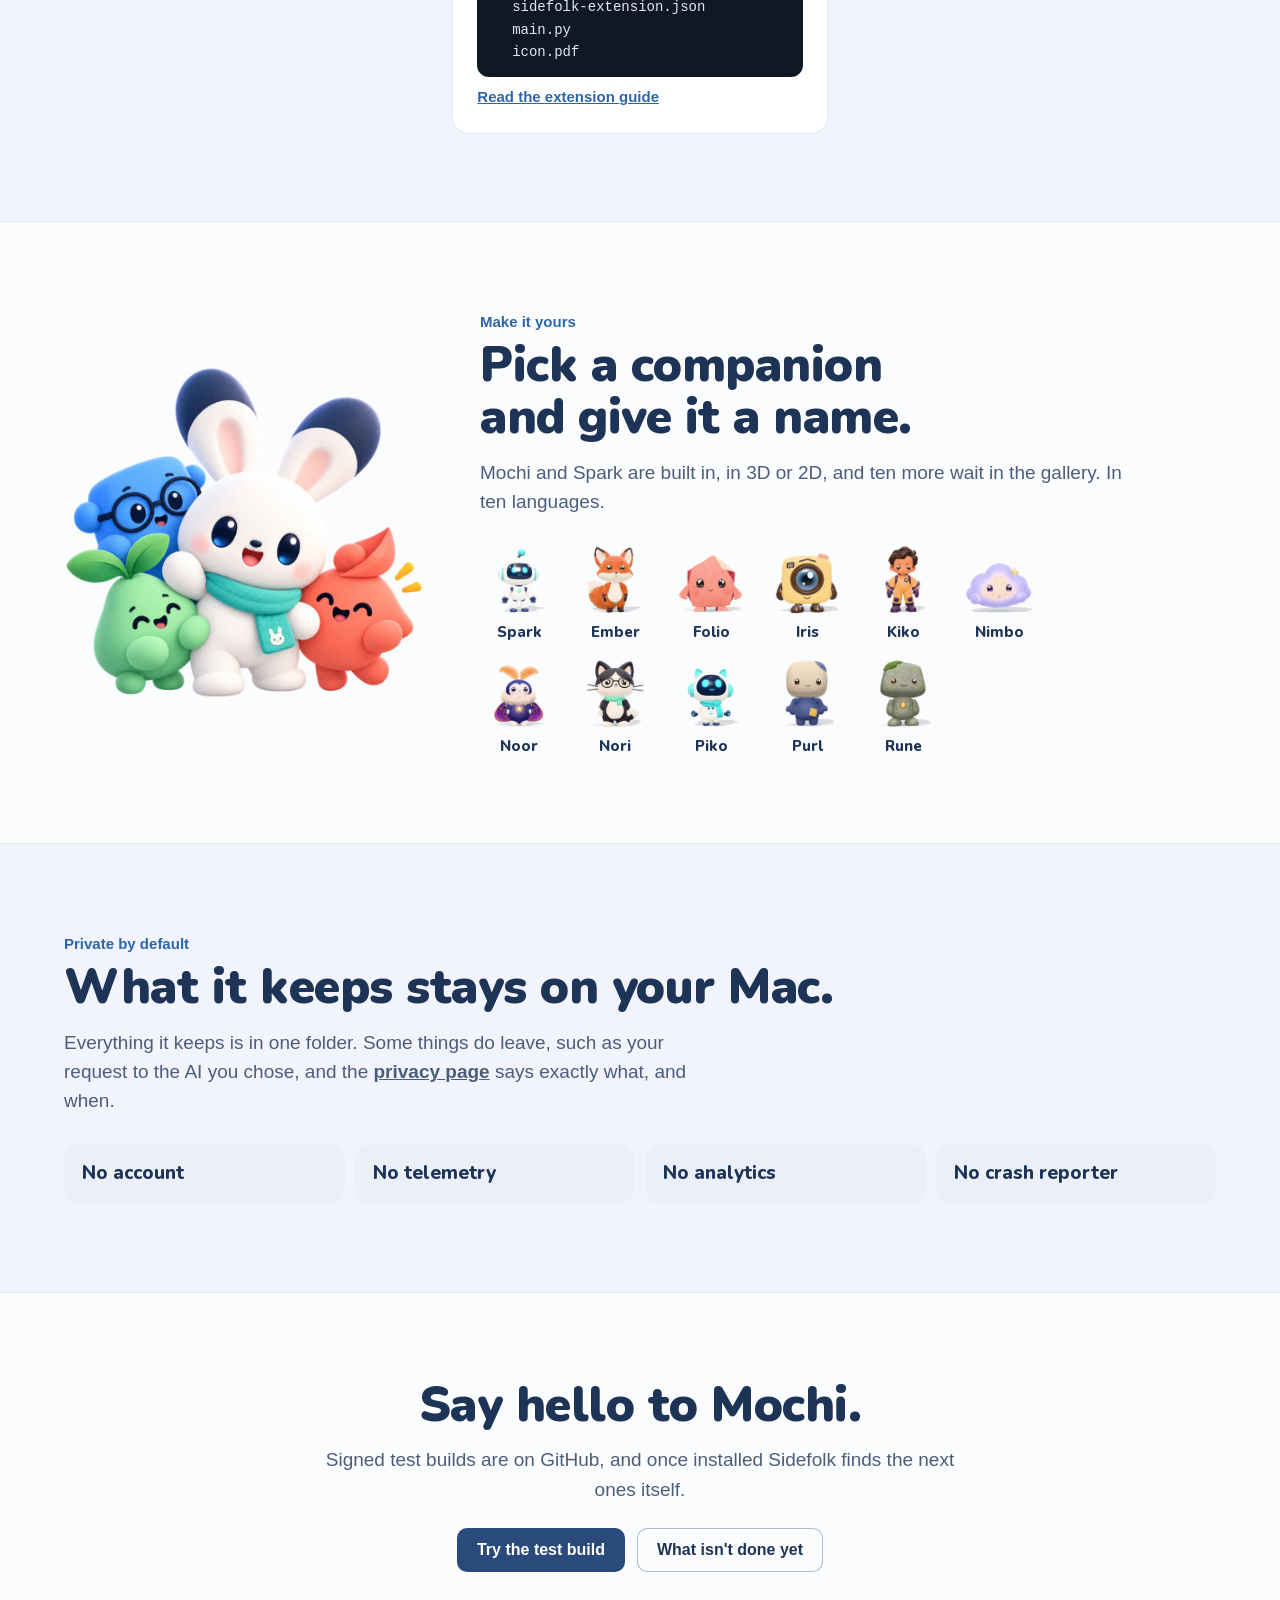
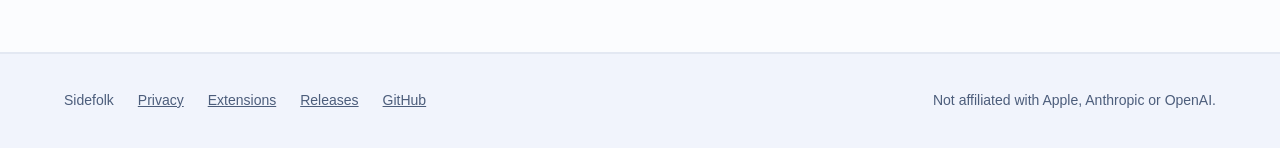
==== commit 8dfe597f: "Formatic is in the gallery: how to find it, and Sideflow's new minimum snapshot" ====
--- a/public/index.html
+++ b/public/index.html
@@ -125,7 +125,7 @@
     <div class="tile"><img src="images/extensions/miraya.webp" width="52" height="52" alt=""><div><b>Miraya</b><span>Your Mac's screen on an Android TV running the Miraya app. Tried so far only with an emulator.</span></div></div>
     <div class="tile"><img src="images/extensions/system-vitals-plus.webp" width="52" height="52" alt=""><div><b>Your Mac</b><span>Everything about this Mac, live and in plain words: processor, memory, disks, battery health, heat and network.</span></div></div>
     <div class="tile"><img src="images/extensions/playtime.webp" width="52" height="52" alt=""><div><b>Playtime</b><span>A break with your companion: eleven games beside it on the desktop, and five puzzles of your own.</span></div></div>
-    <div class="tile full"><img src="images/extensions/formatic.webp" width="52" height="52" alt=""><div><b>Formatic</b><span>Formatic turns a file into the format you need, right on your Mac: photos, PDF pages, sound, data files like CSV and JSON, and archives. Drop files on your companion or choose one on its page and pick what you need; new files appear beside the originals, which are never changed, and Formatic sends nothing anywhere.</span><em><span class="soon">Coming soon</span></em></div></div>
+    <div class="tile full"><img src="images/extensions/formatic.webp" width="52" height="52" alt=""><div><b>Formatic</b><span>Formatic turns a file into the format you need, right on your Mac: photos like HEIC and AVIF, PDF pages into pictures, sound, data files like JSON into CSV, and archives. Drop files on your companion and pick what you need; new files appear beside the originals, which are never changed.</span><p class="note">Find it in Get add-ons: turn on Show snapshots. Needs Sidefolk snapshot 1170 or newer.</p></div></div>
   </div>
   <p class="alsoin">Also in the gallery: Keep Awake, PDF Tools, Images, Git, Feeds and more.</p>
   <p class="morelink"><a href="extensions/">See every extension</a></p>
@@ -138,7 +138,7 @@
       <div class="flowhead"><img src="images/extensions/sideflow.webp" width="44" height="44" alt=""><strong>Sideflow</strong></div>
       <h2>Teach your companion a routine.</h2>
       <p class="sub">Say what you repeat, if you've connected an AI, or build it step by step. Sideflow builds routines that can use Sidefolk's tools, your other extensions and connected MCP servers, hand your companion a job, and start when something happens. MCP servers and anything that can run programs ask you on a card every time. Other steps run on their own only after you've read and allowed the exact plan, and each action is listed in History.</p>
-      <p class="note">Find it in Get add-ons: turn on Show snapshots. Needs Sidefolk snapshot 1075 or newer.</p>
+      <p class="note">Find it in Get add-ons: turn on Show snapshots. Needs Sidefolk snapshot 1137 or newer.</p>
       <ul class="why">
         <li><b>You can practise it first.</b> A practice run reads for real, changes nothing, and says what it would have done.</li>
         <li><b>It runs while your Mac does.</b> A routine needs Sidefolk running and your Mac awake.</li>
--- a/public/site.css
+++ b/public/site.css
@@ -180,7 +180,6 @@
 .tile.note-limit em { display: block; margin-top: 6px; font-style: normal; font-size: 14px; color: var(--ink-2); font-weight: 600; }
 .tile em { display: flex; flex-wrap: wrap; align-items: center; gap: 6px 12px; margin-top: 10px; font-style: normal; }
 .tile em a { font-size: 15px; font-weight: 700; }
-.tile .soon { padding: 2px 10px; border-radius: 999px; background: var(--accent-soft); color: var(--ink); font-size: 13px; font-weight: 700; }
 .alsoin { margin-top: 18px; color: var(--ink-2); }
 .alsoin + .morelink { margin-top: 6px; }
 .morelink { margin-top: 18px; font-weight: 700; }
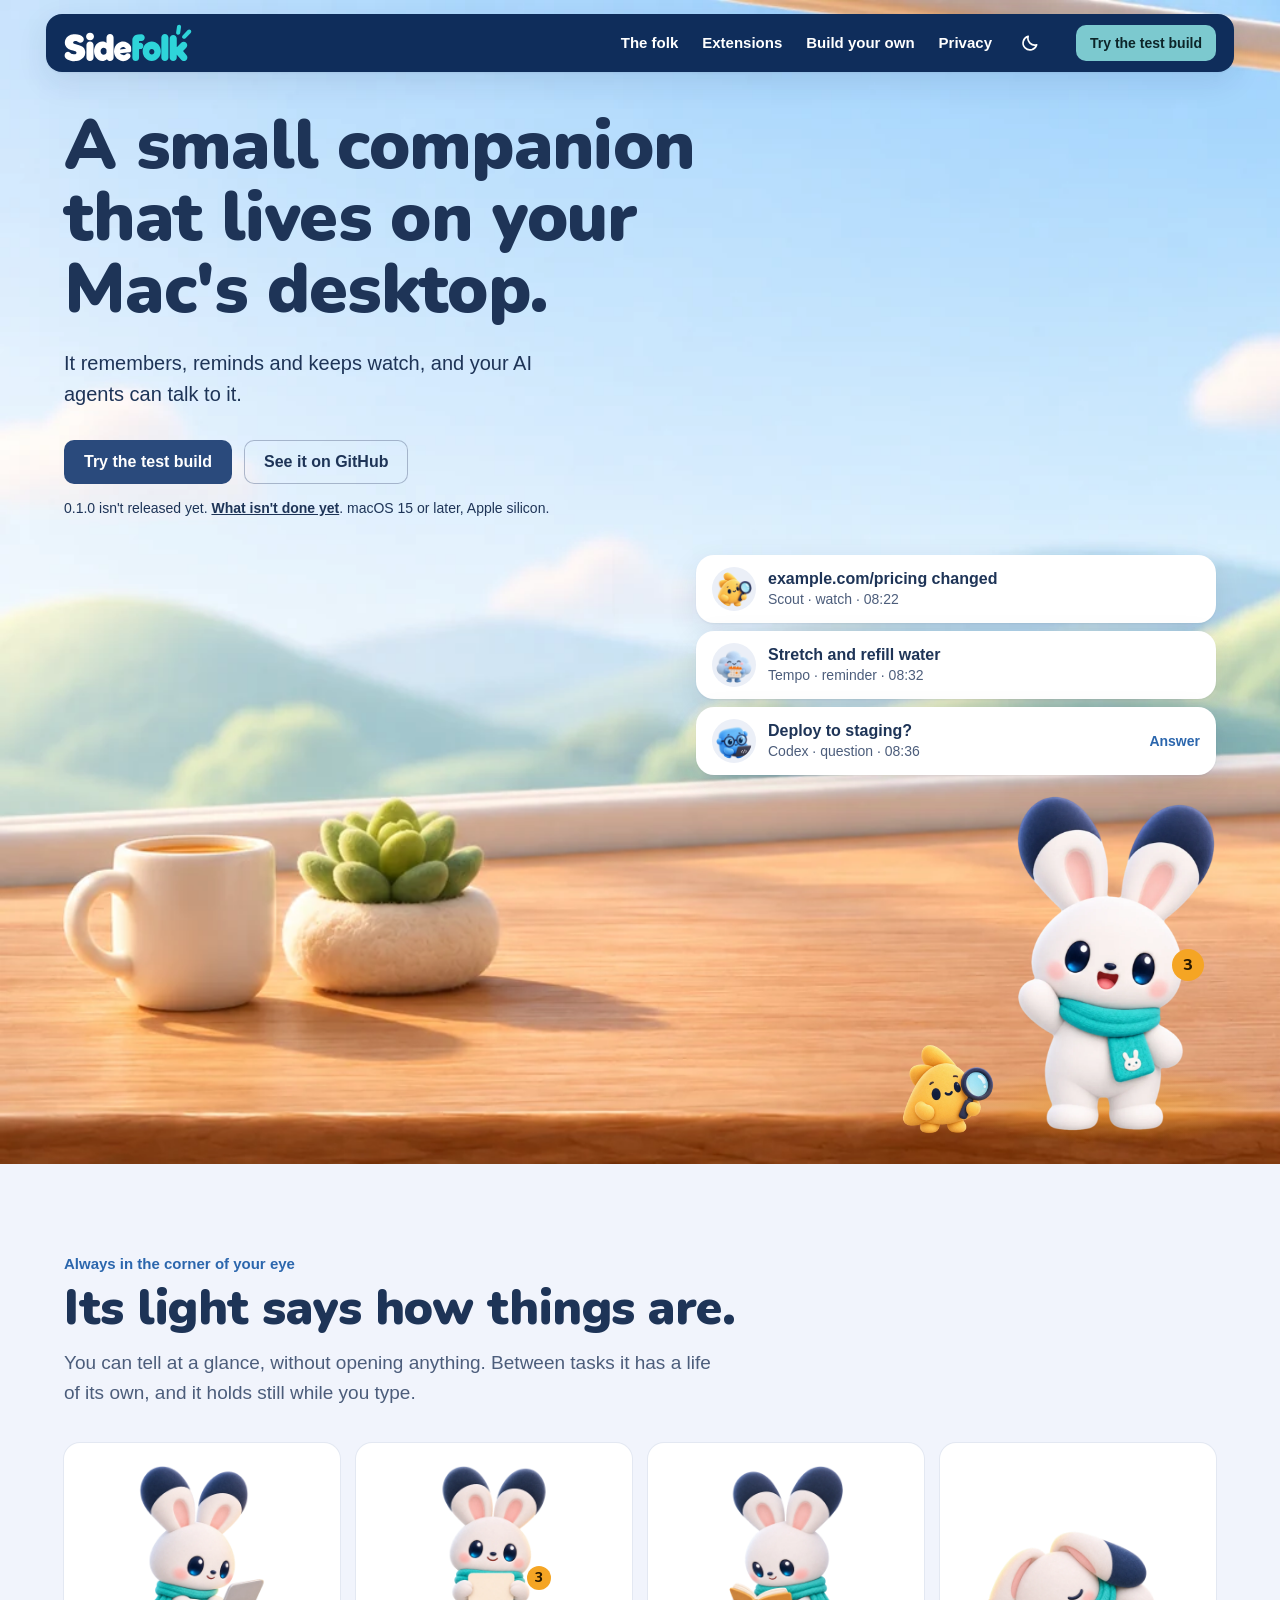
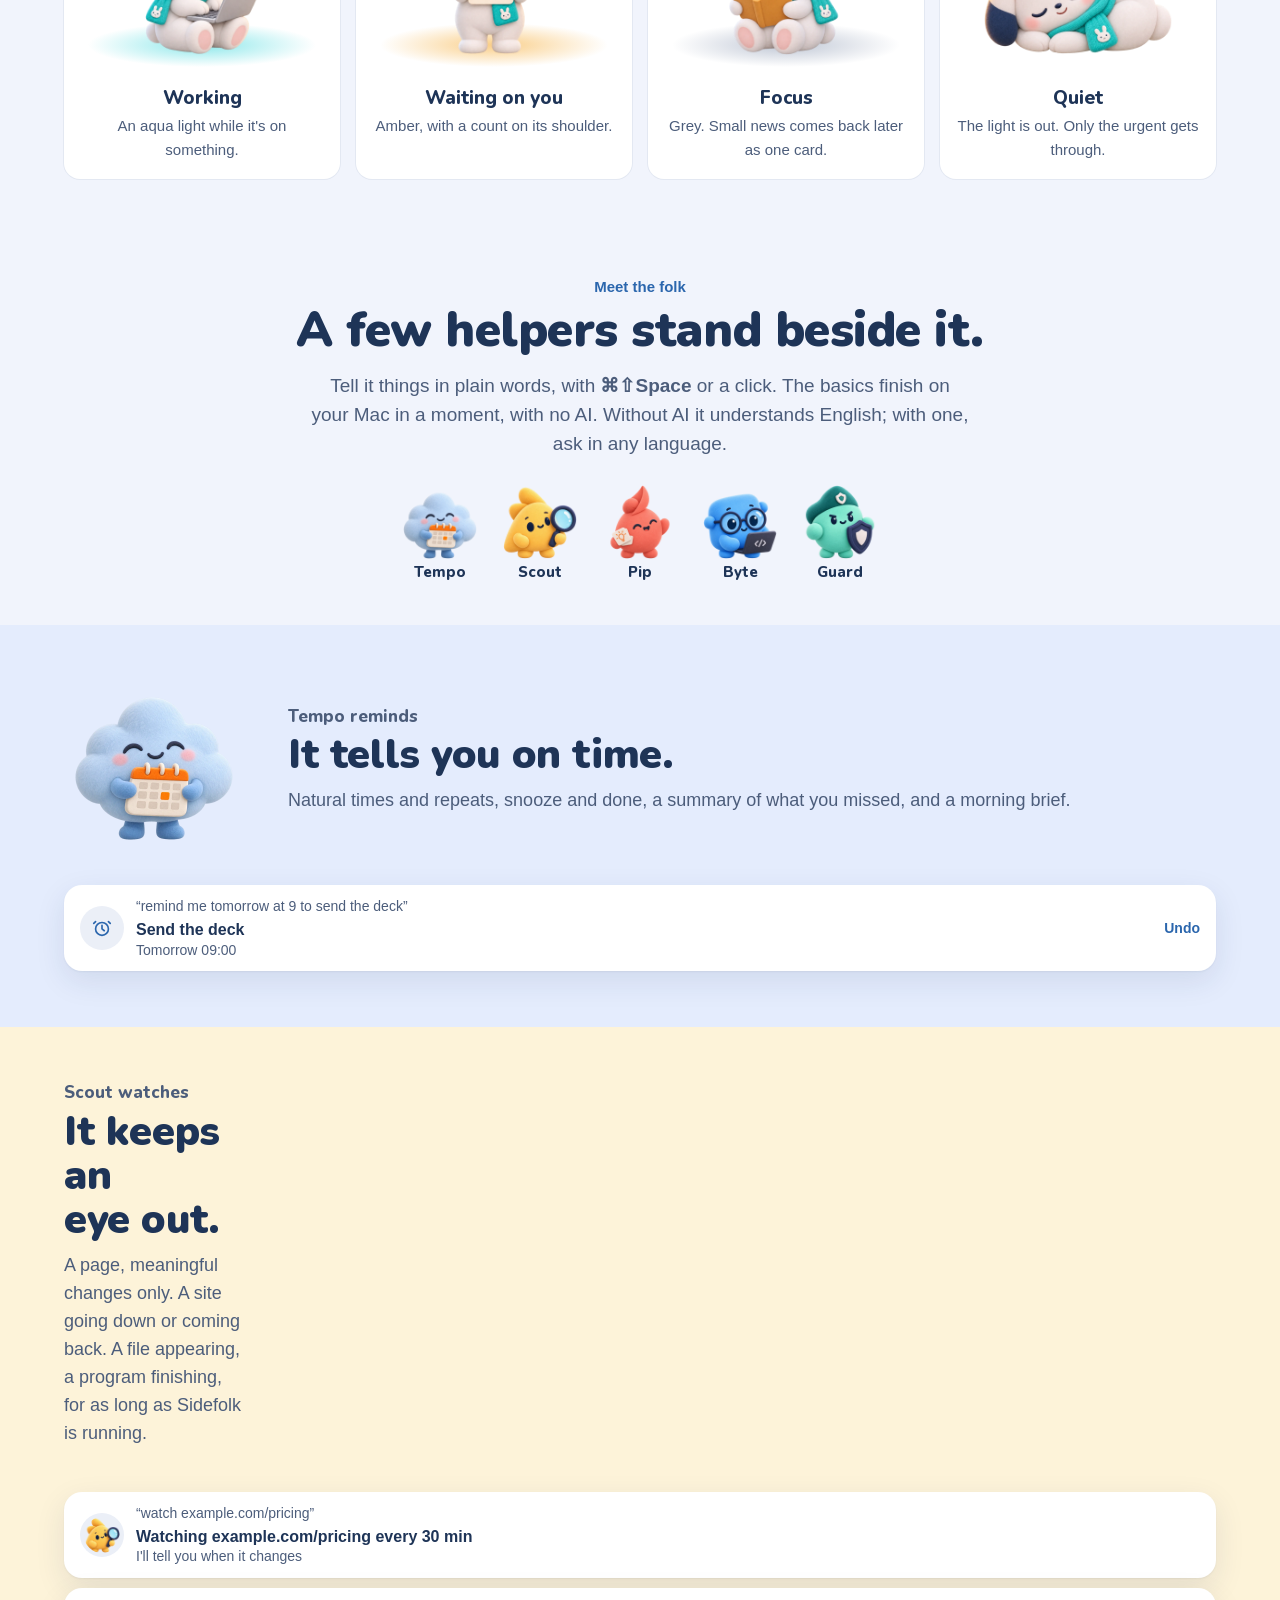
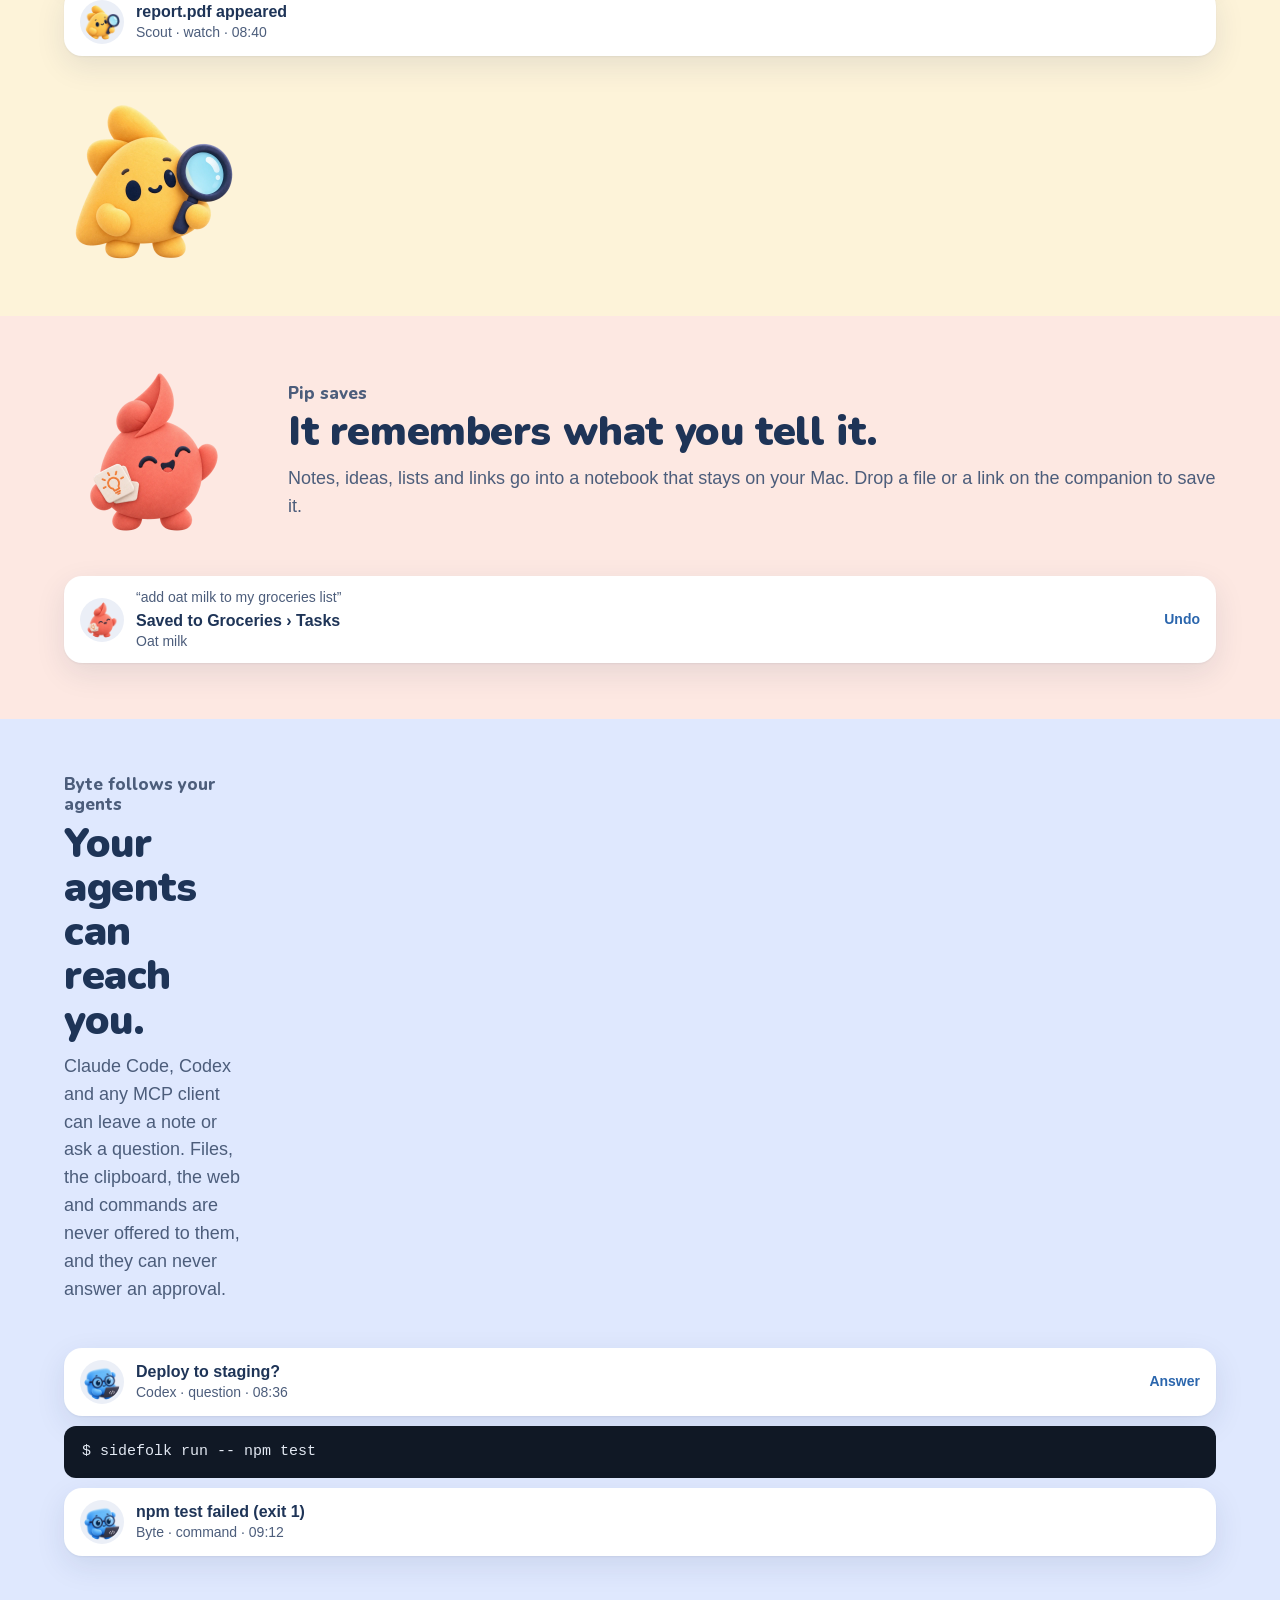
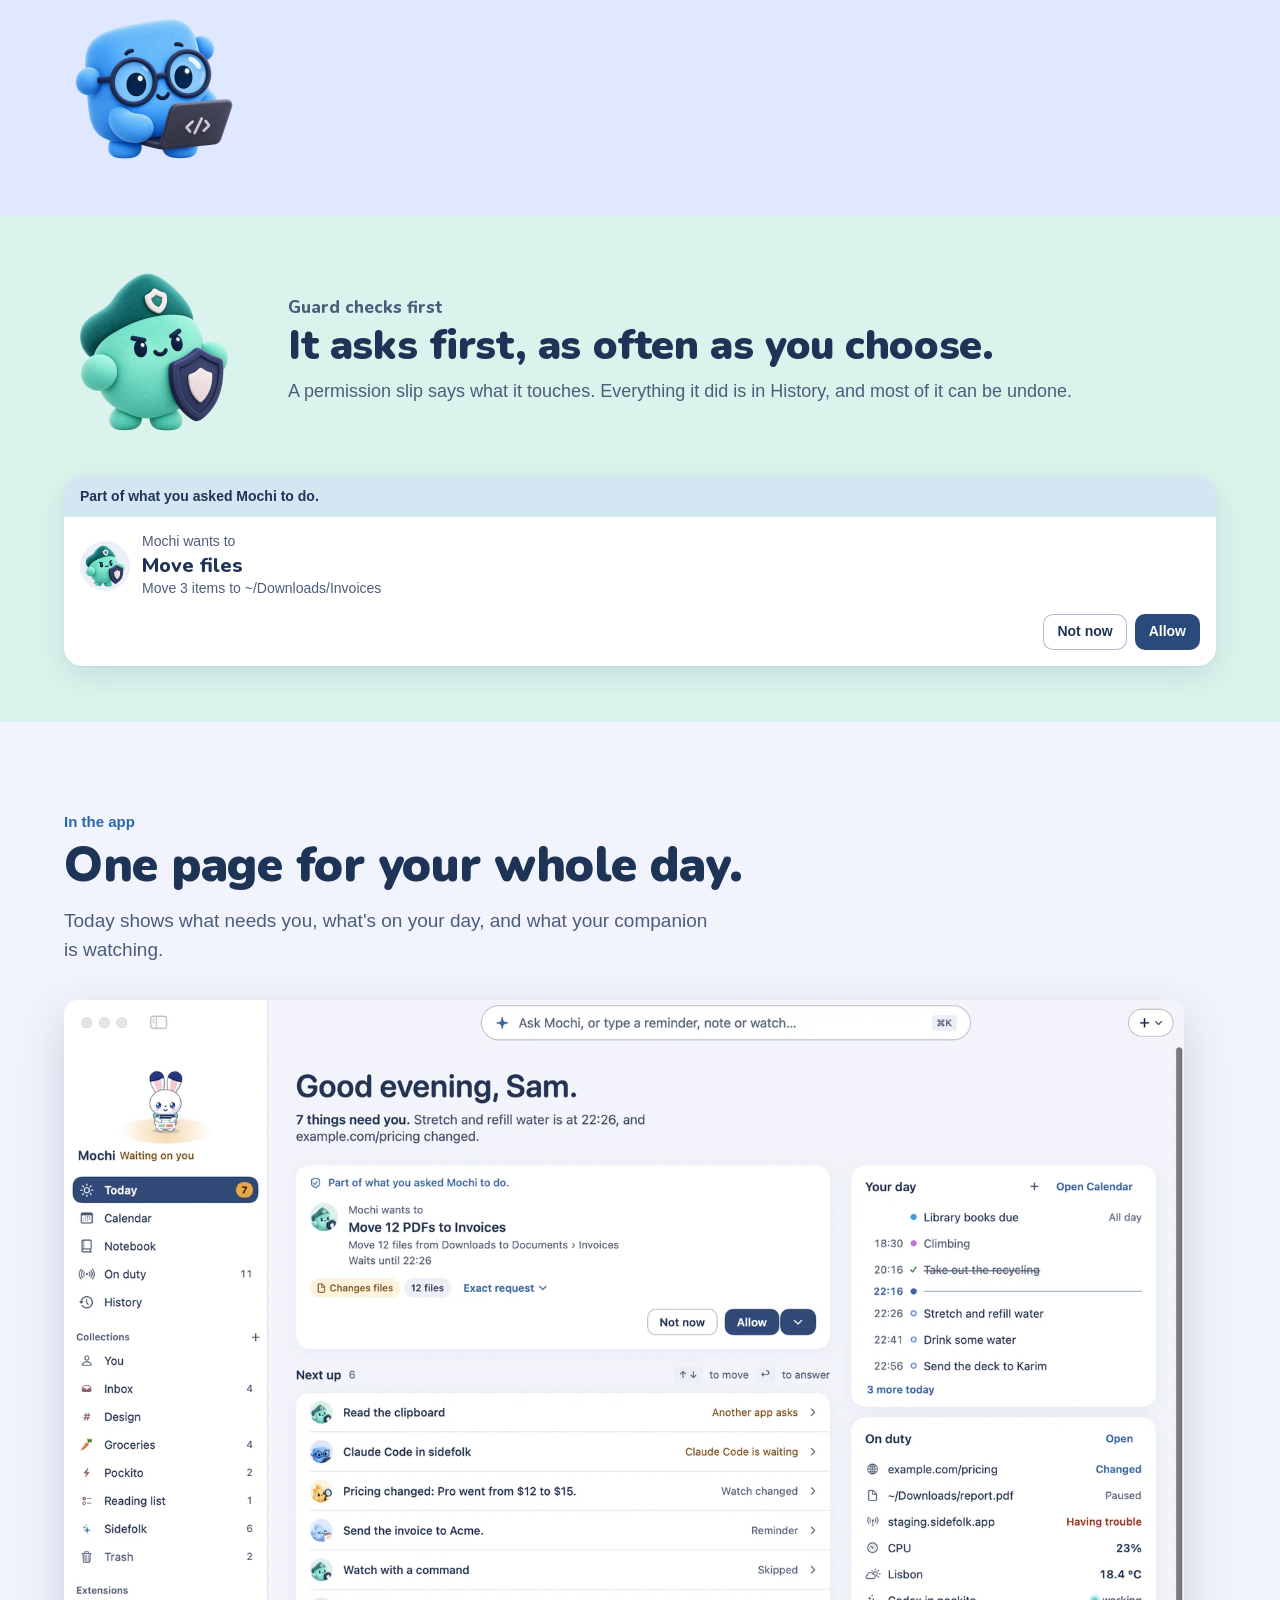
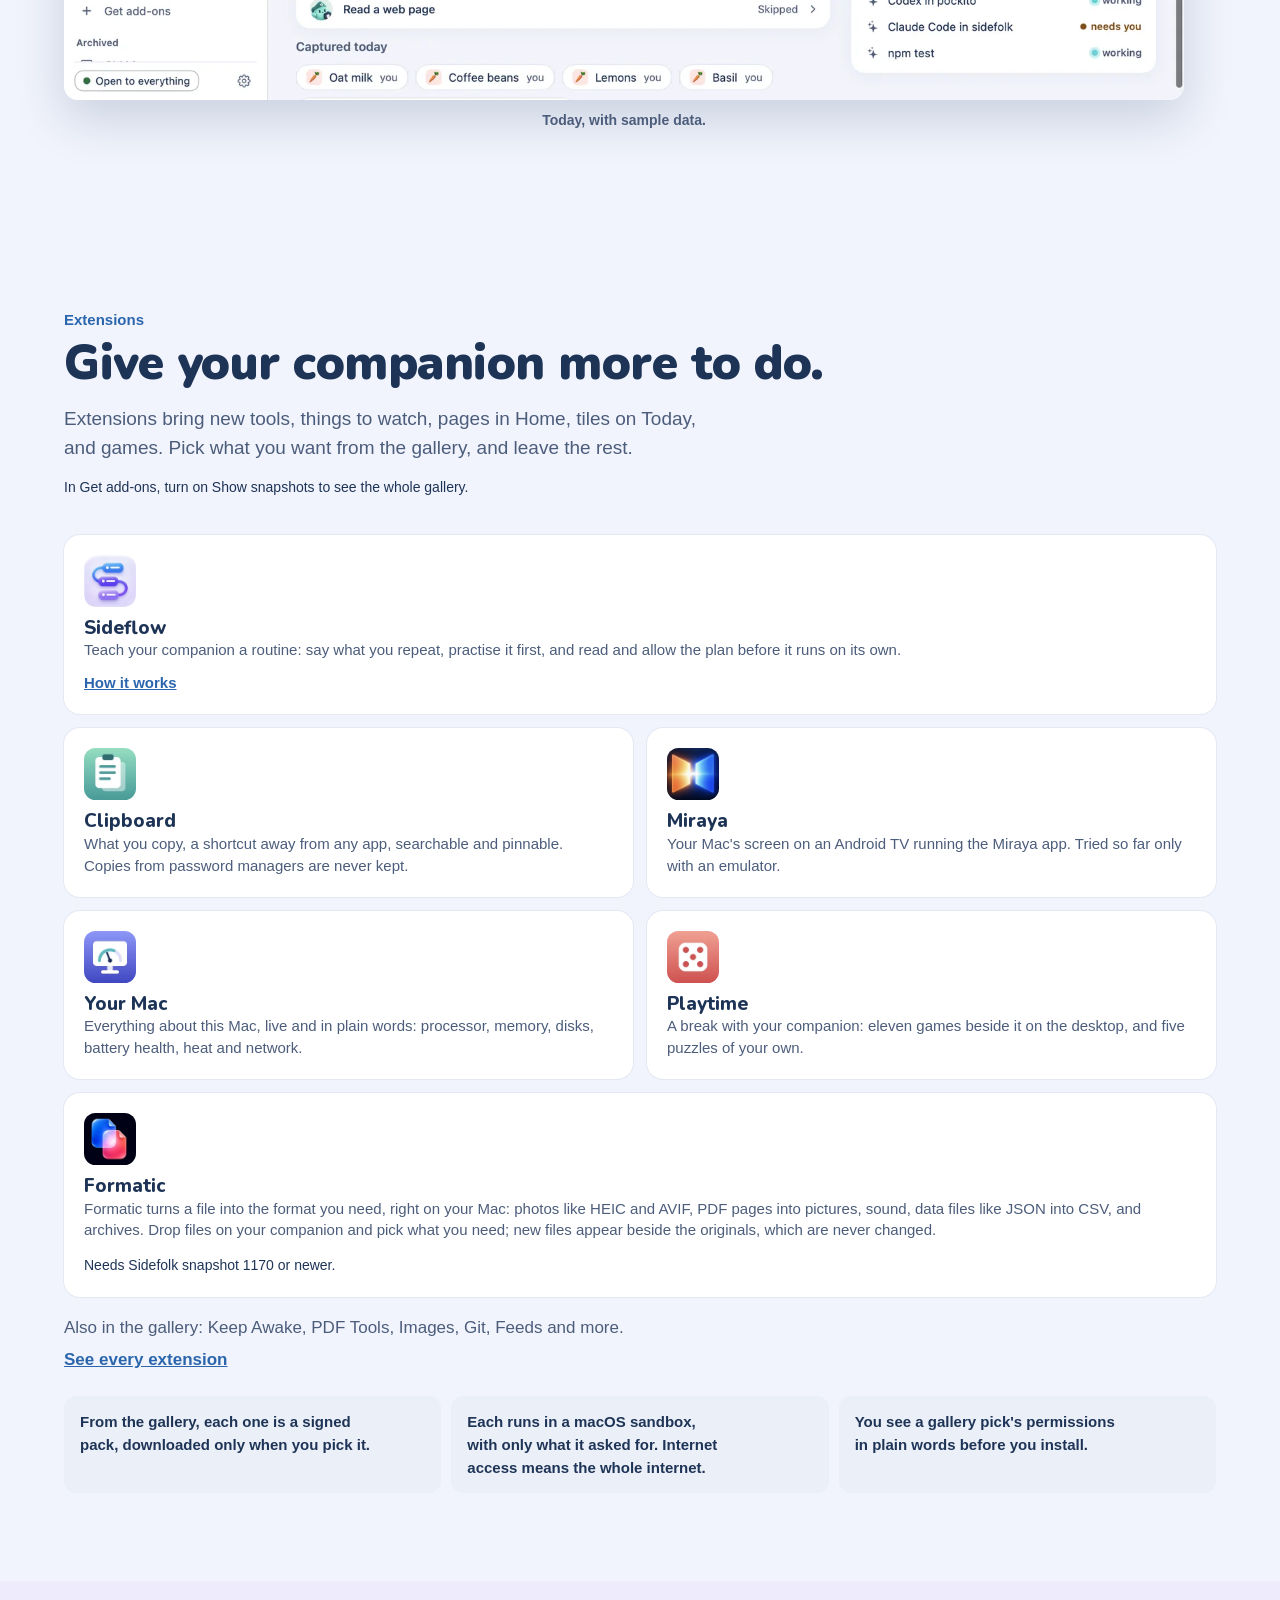
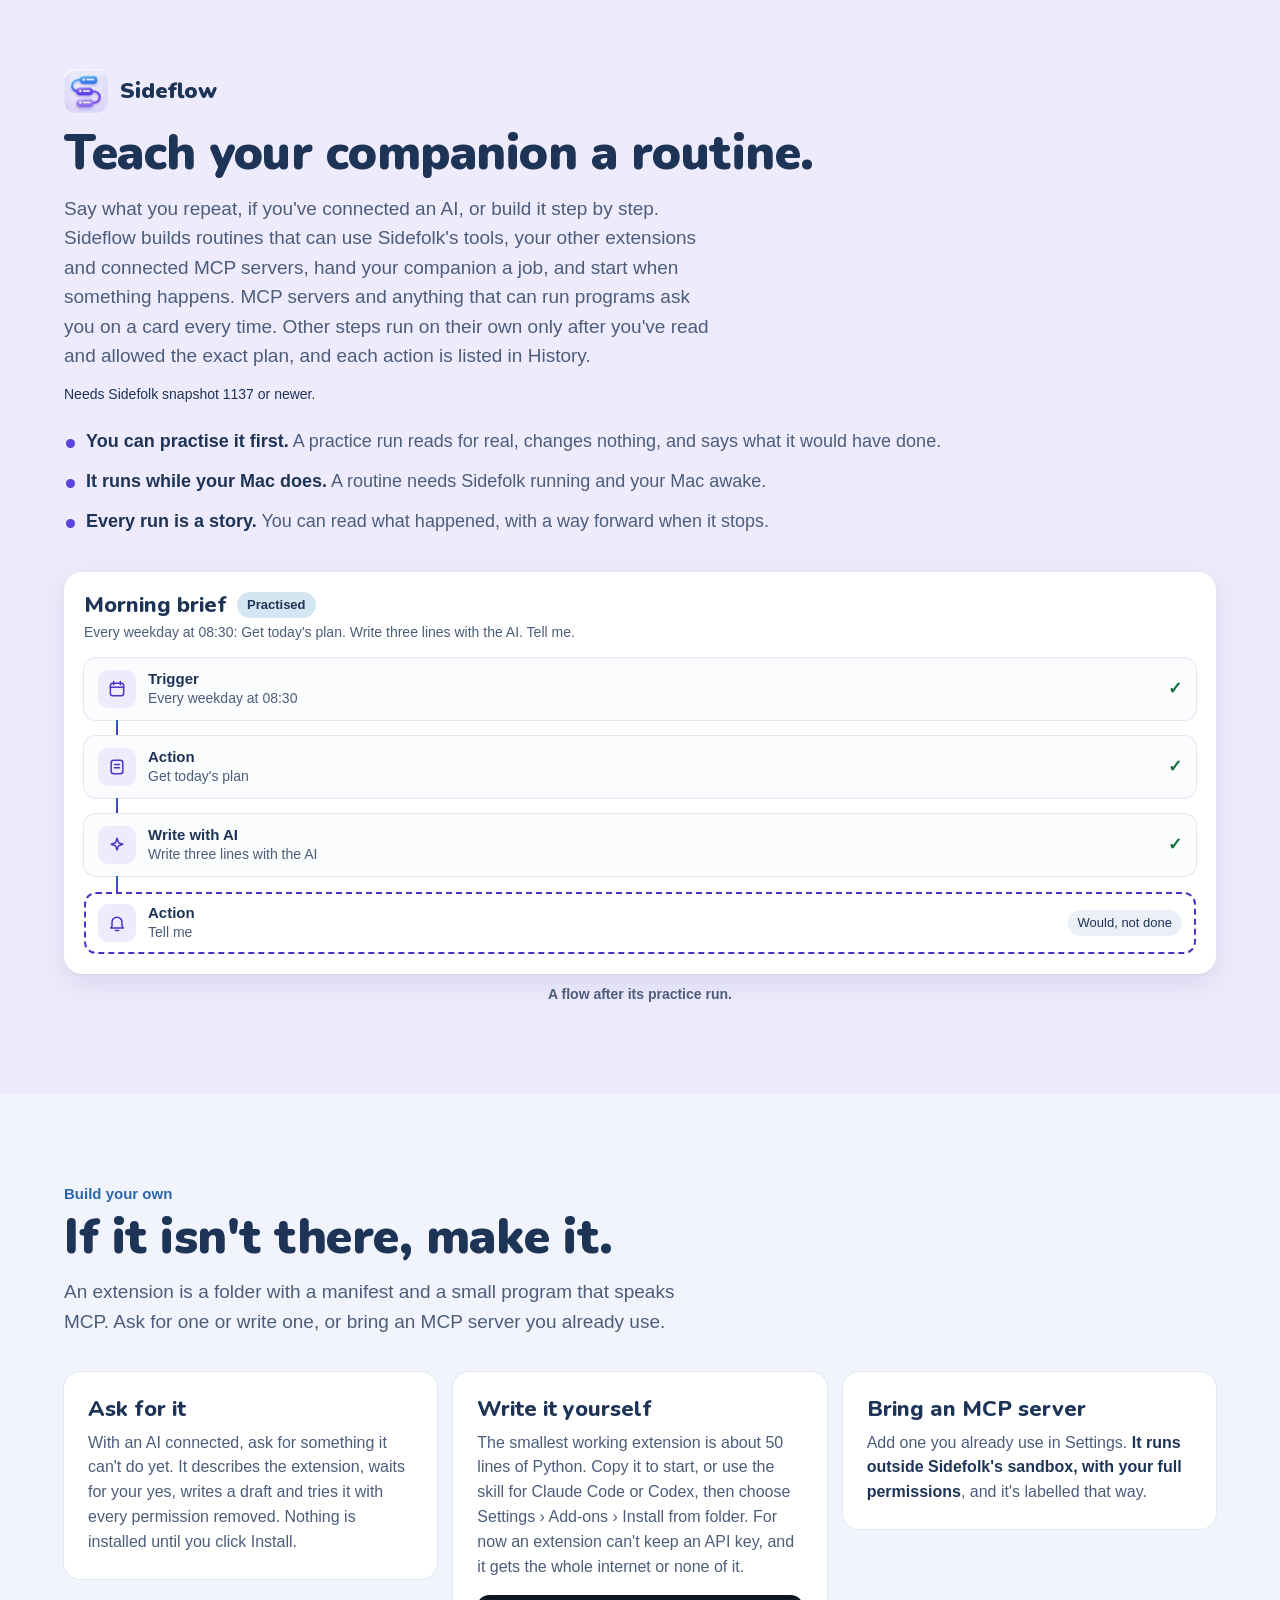
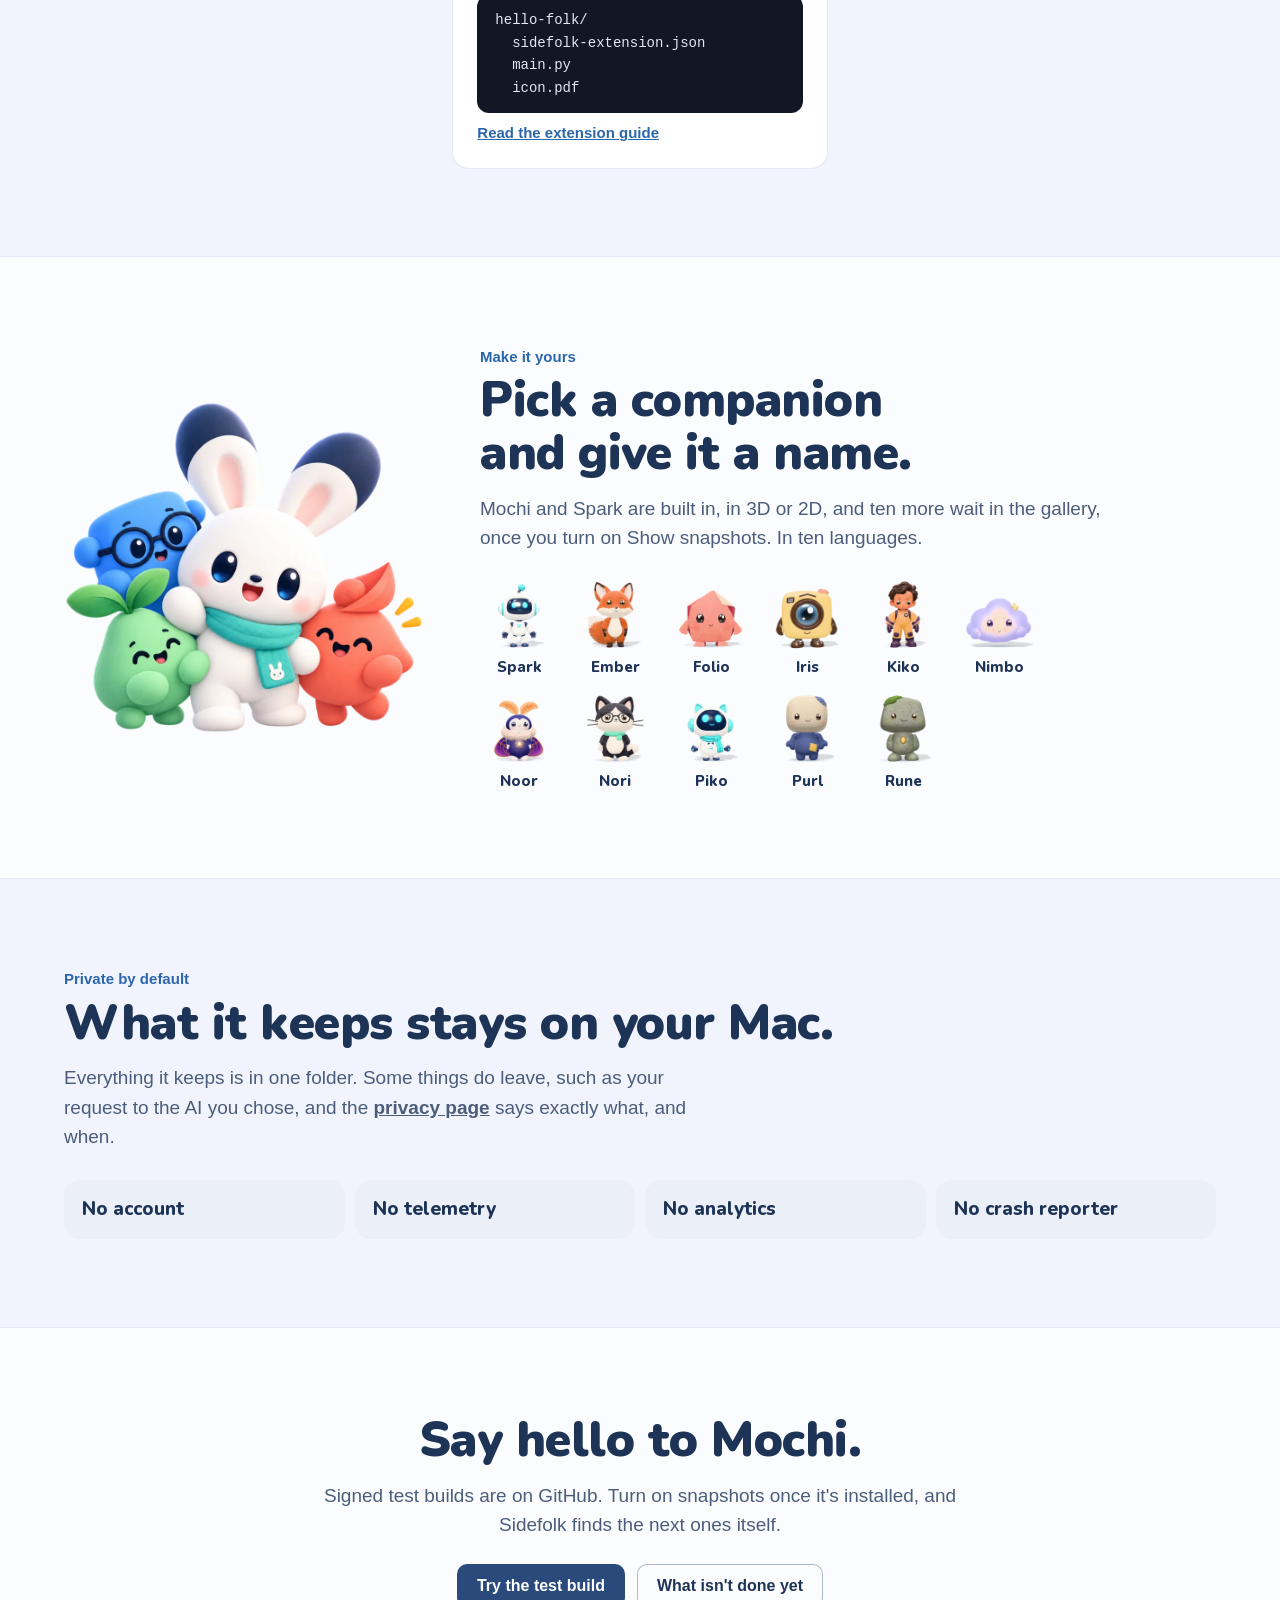
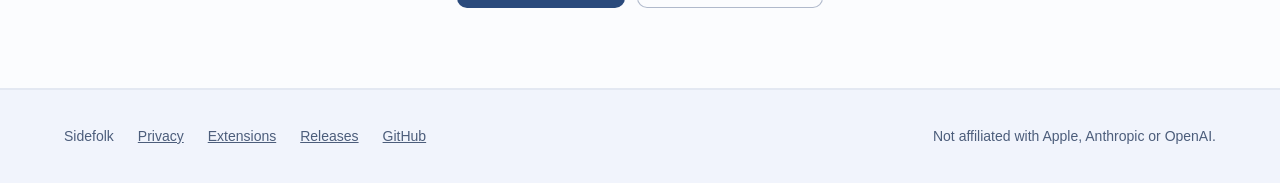
==== commit cd144049: "Snapshots: say they have to be turned on, for the gallery and the next builds" ====
--- a/public/index.html
+++ b/public/index.html
@@ -119,13 +119,14 @@
   <p class="eyebrow">Extensions</p>
   <h2>Give your companion more to do.</h2>
   <p class="sub">Extensions bring new tools, things to watch, pages in Home, tiles on Today, and games. Pick what you want from the gallery, and leave the rest.</p>
+  <p class="note">In Get add-ons, turn on Show snapshots to see the whole gallery.</p>
   <div class="tiles picks">
     <div class="tile wide"><img src="images/extensions/sideflow.webp" width="52" height="52" alt=""><div><b>Sideflow</b><span>Teach your companion a routine: say what you repeat, practise it first, and read and allow the plan before it runs on its own.</span><em><a href="#sideflow">How it works</a></em></div></div>
     <div class="tile"><img src="images/extensions/clipboard.webp" width="52" height="52" alt=""><div><b>Clipboard</b><span>What you copy, a shortcut away from any app, searchable and pinnable. Copies from password managers are never kept.</span></div></div>
     <div class="tile"><img src="images/extensions/miraya.webp" width="52" height="52" alt=""><div><b>Miraya</b><span>Your Mac's screen on an Android TV running the Miraya app. Tried so far only with an emulator.</span></div></div>
     <div class="tile"><img src="images/extensions/system-vitals-plus.webp" width="52" height="52" alt=""><div><b>Your Mac</b><span>Everything about this Mac, live and in plain words: processor, memory, disks, battery health, heat and network.</span></div></div>
     <div class="tile"><img src="images/extensions/playtime.webp" width="52" height="52" alt=""><div><b>Playtime</b><span>A break with your companion: eleven games beside it on the desktop, and five puzzles of your own.</span></div></div>
-    <div class="tile full"><img src="images/extensions/formatic.webp" width="52" height="52" alt=""><div><b>Formatic</b><span>Formatic turns a file into the format you need, right on your Mac: photos like HEIC and AVIF, PDF pages into pictures, sound, data files like JSON into CSV, and archives. Drop files on your companion and pick what you need; new files appear beside the originals, which are never changed.</span><p class="note">Find it in Get add-ons: turn on Show snapshots. Needs Sidefolk snapshot 1170 or newer.</p></div></div>
+    <div class="tile full"><img src="images/extensions/formatic.webp" width="52" height="52" alt=""><div><b>Formatic</b><span>Formatic turns a file into the format you need, right on your Mac: photos like HEIC and AVIF, PDF pages into pictures, sound, data files like JSON into CSV, and archives. Drop files on your companion and pick what you need; new files appear beside the originals, which are never changed.</span><p class="note">Needs Sidefolk snapshot 1170 or newer.</p></div></div>
   </div>
   <p class="alsoin">Also in the gallery: Keep Awake, PDF Tools, Images, Git, Feeds and more.</p>
   <p class="morelink"><a href="extensions/">See every extension</a></p>
@@ -138,7 +139,7 @@
       <div class="flowhead"><img src="images/extensions/sideflow.webp" width="44" height="44" alt=""><strong>Sideflow</strong></div>
       <h2>Teach your companion a routine.</h2>
       <p class="sub">Say what you repeat, if you've connected an AI, or build it step by step. Sideflow builds routines that can use Sidefolk's tools, your other extensions and connected MCP servers, hand your companion a job, and start when something happens. MCP servers and anything that can run programs ask you on a card every time. Other steps run on their own only after you've read and allowed the exact plan, and each action is listed in History.</p>
-      <p class="note">Find it in Get add-ons: turn on Show snapshots. Needs Sidefolk snapshot 1137 or newer.</p>
+      <p class="note">Needs Sidefolk snapshot 1137 or newer.</p>
       <ul class="why">
         <li><b>You can practise it first.</b> A practice run reads for real, changes nothing, and says what it would have done.</li>
         <li><b>It runs while your Mac does.</b> A routine needs Sidefolk running and your Mac awake.</li>
@@ -181,7 +182,7 @@
   <div>
     <p class="eyebrow">Make it yours</p>
     <h2>Pick a companion and give it a name.</h2>
-    <p class="sub">Mochi and Spark are built in, in 3D or 2D, and ten more wait in the gallery. In ten languages.</p>
+    <p class="sub">Mochi and Spark are built in, in 3D or 2D, and ten more wait in the gallery, once you turn on Show snapshots. In ten languages.</p>
     <div class="troupe">
       <figure><img src="images/companions/spark.webp" width="78" height="78" alt=""><figcaption>Spark</figcaption></figure>
       <figure><img src="images/companions/ember.webp" width="78" height="78" alt=""><figcaption>Ember</figcaption></figure>
@@ -207,7 +208,7 @@
 
 <section class="sec end band">
   <h2>Say hello to Mochi.</h2>
-  <p class="sub">Signed test builds are on GitHub, and once installed Sidefolk finds the next ones itself.</p>
+  <p class="sub">Signed test builds are on GitHub. Turn on snapshots once it's installed, and Sidefolk finds the next ones itself.</p>
   <div class="cta"><a class="btn btn-primary" href="try/">Try the test build</a><a class="btn btn-quiet" href="https://github.com/ghassenbrg/sidefolk#what-isnt-done-yet">What isn't done yet</a></div>
 </section>
 </main>
--- a/public/site.css
+++ b/public/site.css
@@ -252,7 +252,7 @@
 .banner b { color: var(--warning); }
 .banner a { color: inherit; font-weight: 600; }
 .getit .stand { justify-self: center; width: 230px; }
-.steps { display: grid; grid-template-columns: repeat(3, 1fr); gap: 16px; max-width: 1040px; margin: 0 auto; padding: 16px var(--gutter) 80px; }
+.steps { display: grid; grid-template-columns: repeat(2, 1fr); gap: 16px; max-width: 1040px; margin: 0 auto; padding: 16px var(--gutter) 80px; }
 .howto { padding: 22px; border-radius: 16px; background: var(--card); box-shadow: 0 0 0 1px var(--line); }
 .howto i { display: inline-block; width: 30px; height: 30px; border-radius: 15px; background: var(--accent-soft); font: 800 16px/30px var(--display); text-align: center; }
 .howto b { display: block; margin-top: 10px; font: 800 20px/1.2 var(--display); }
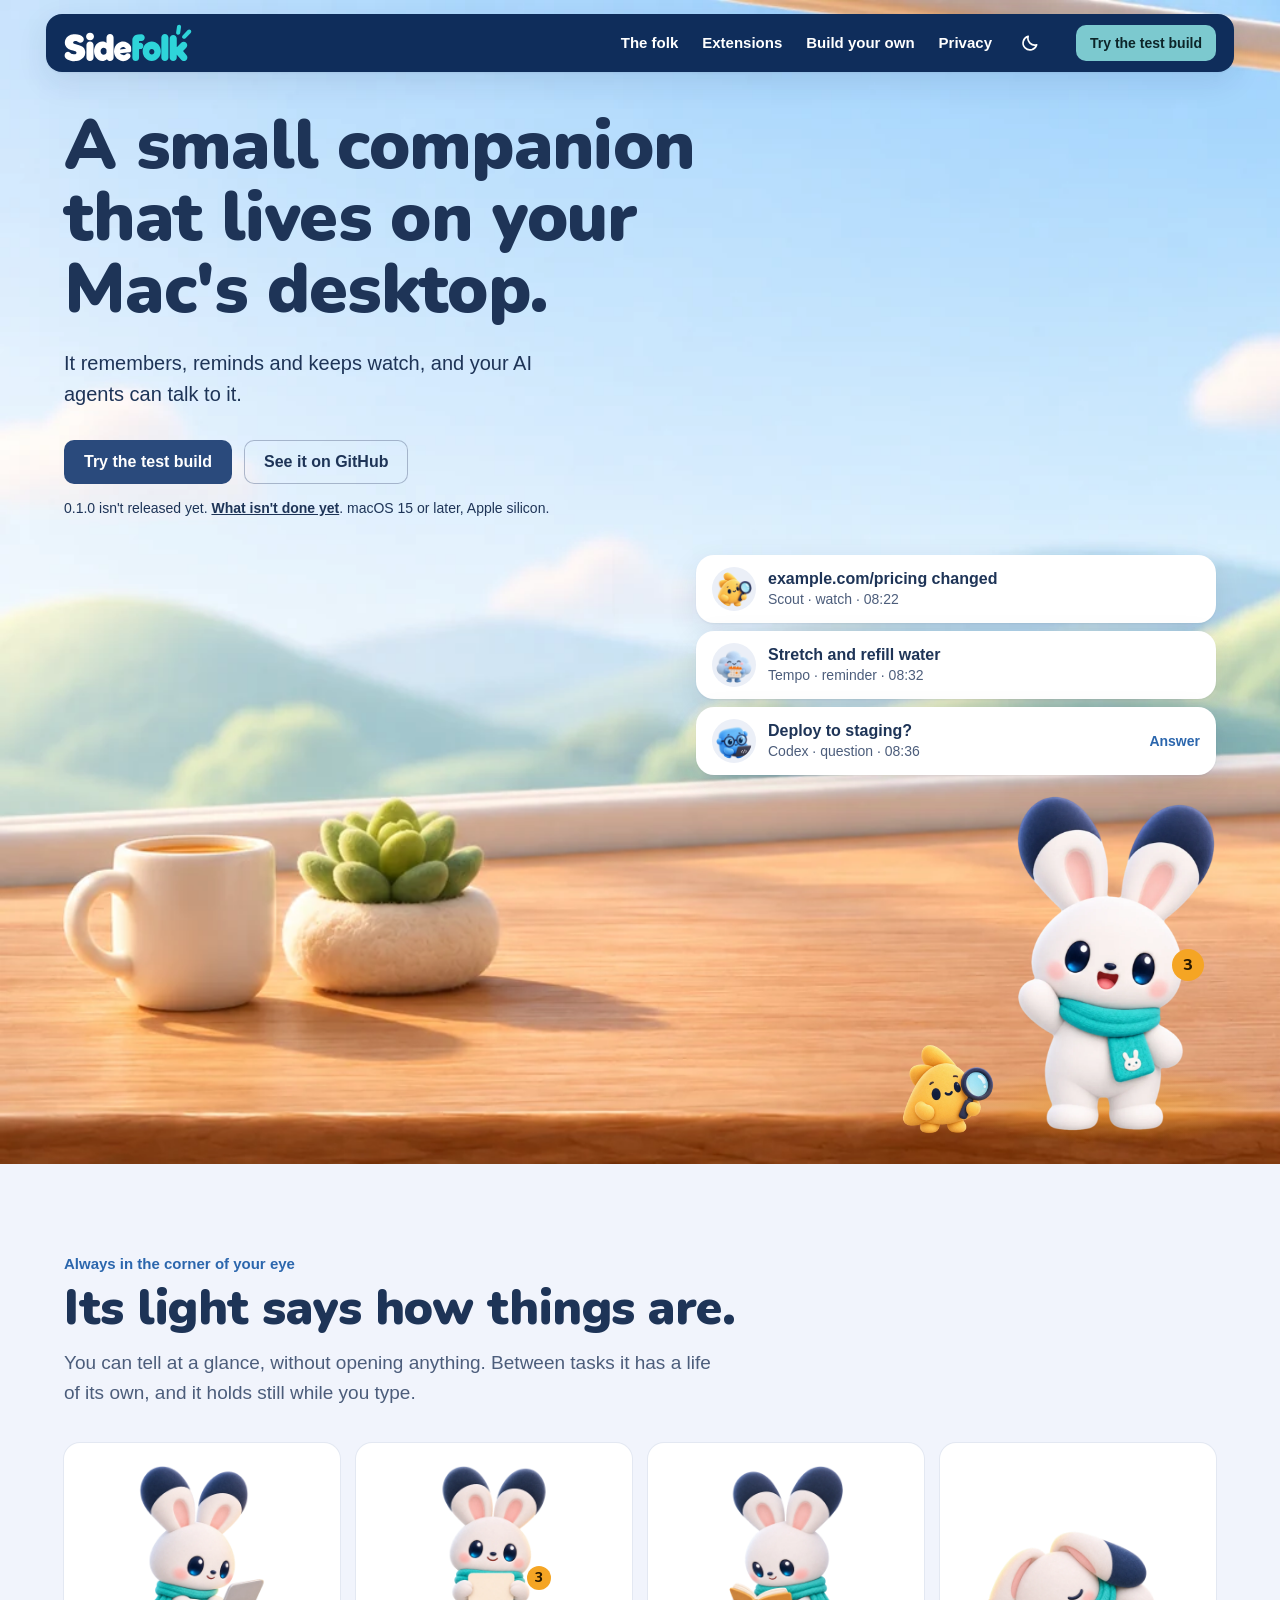
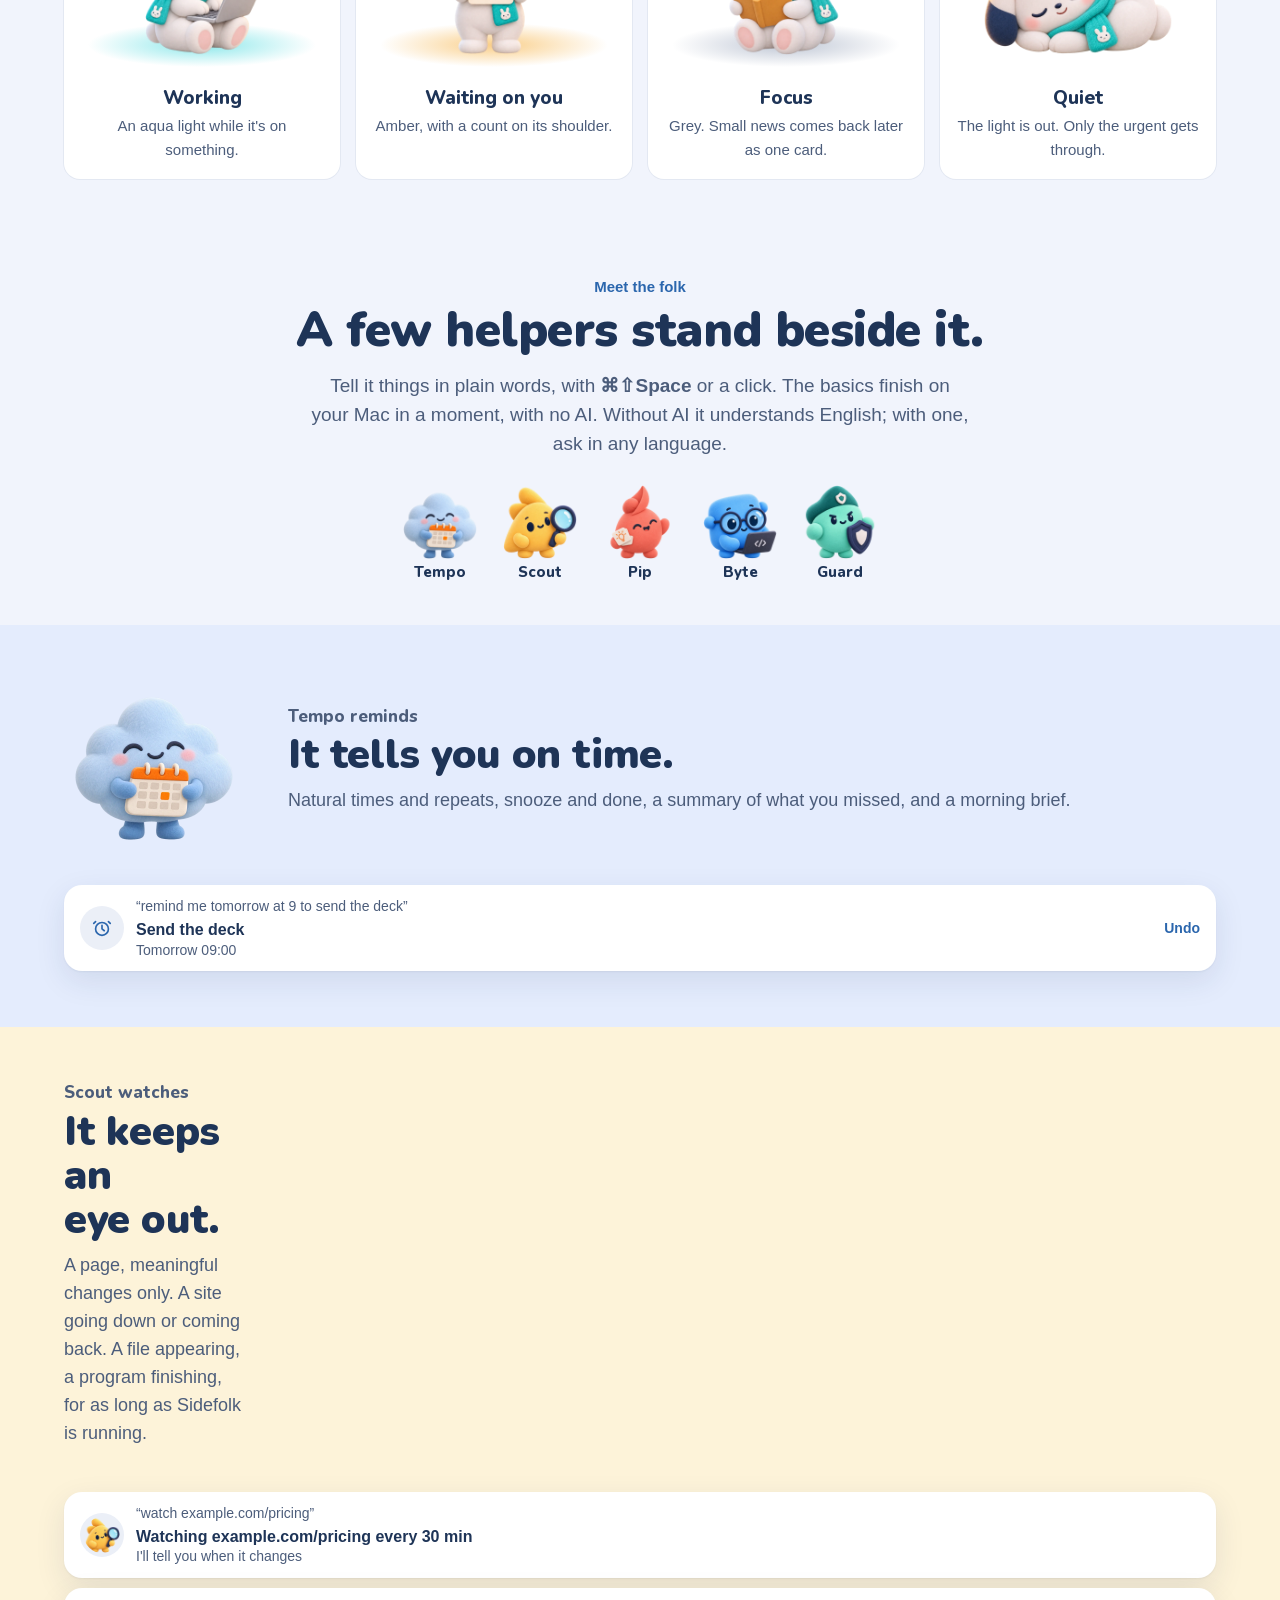
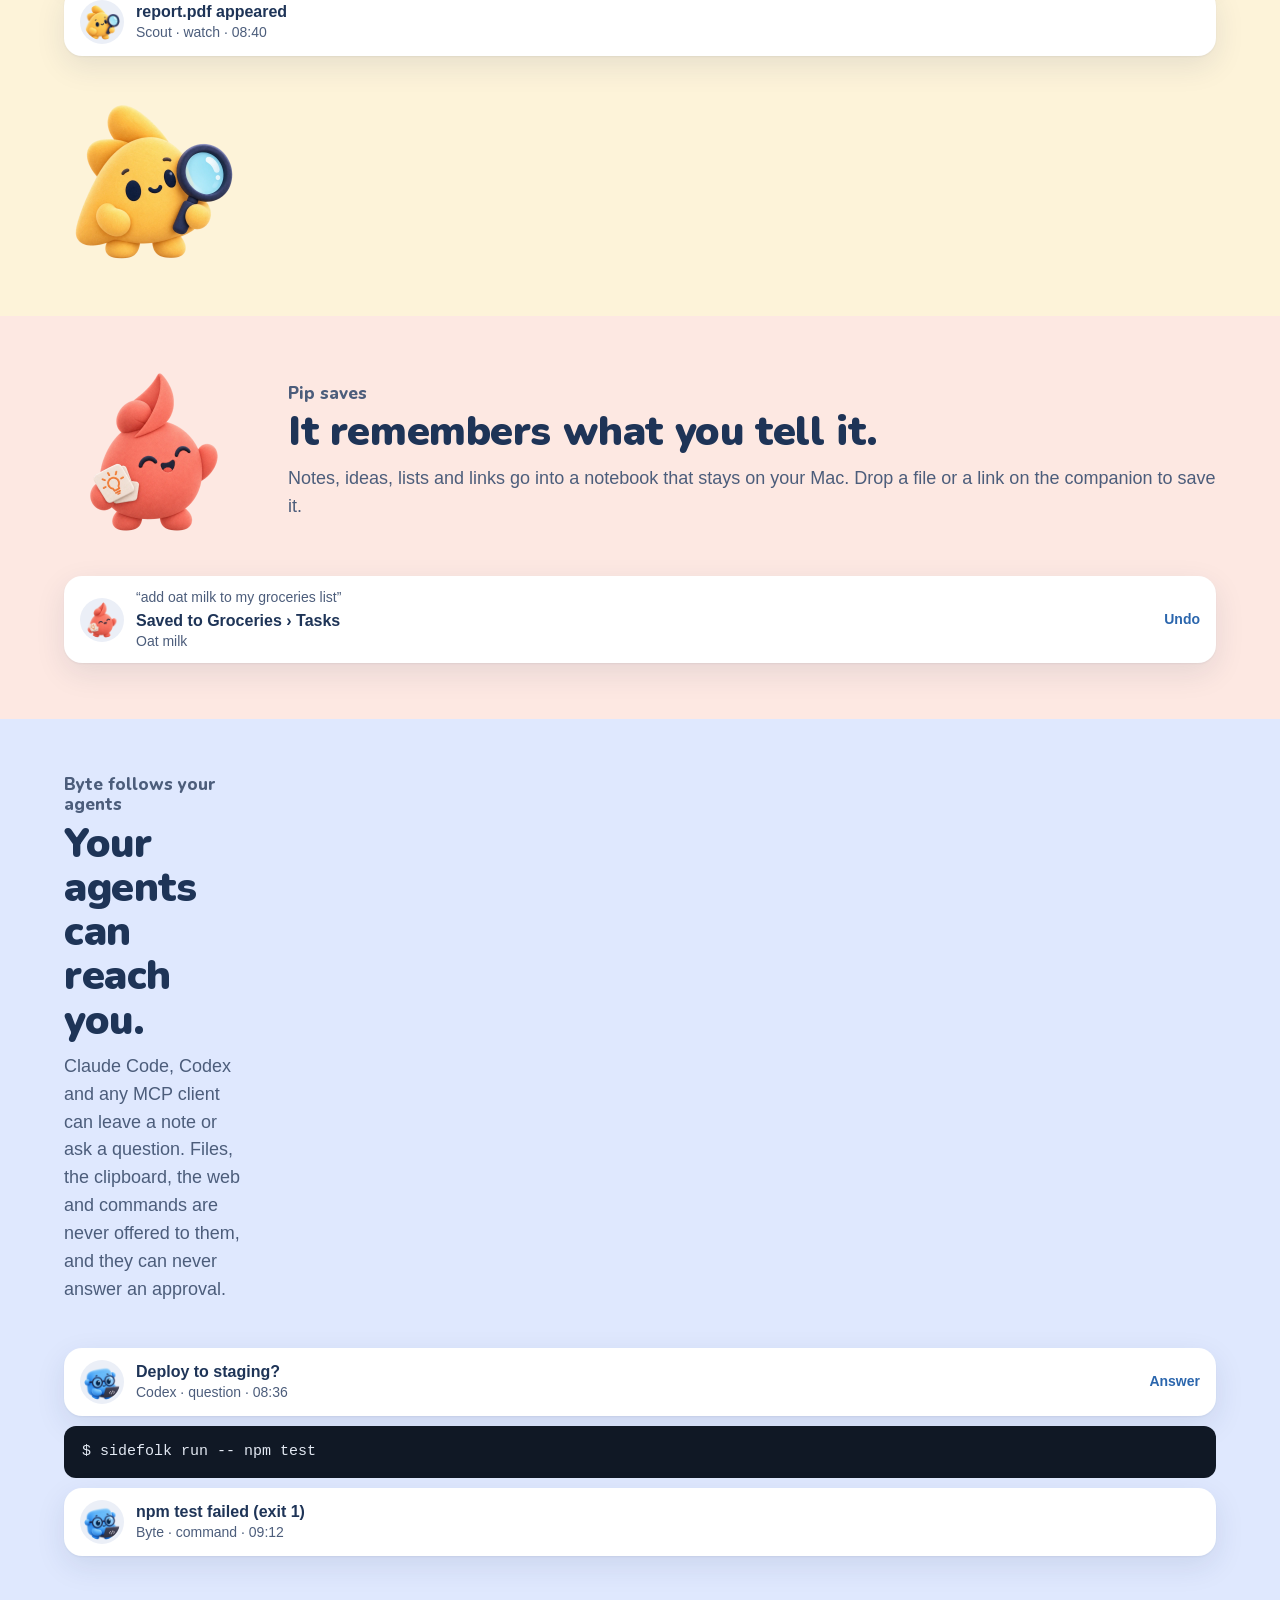
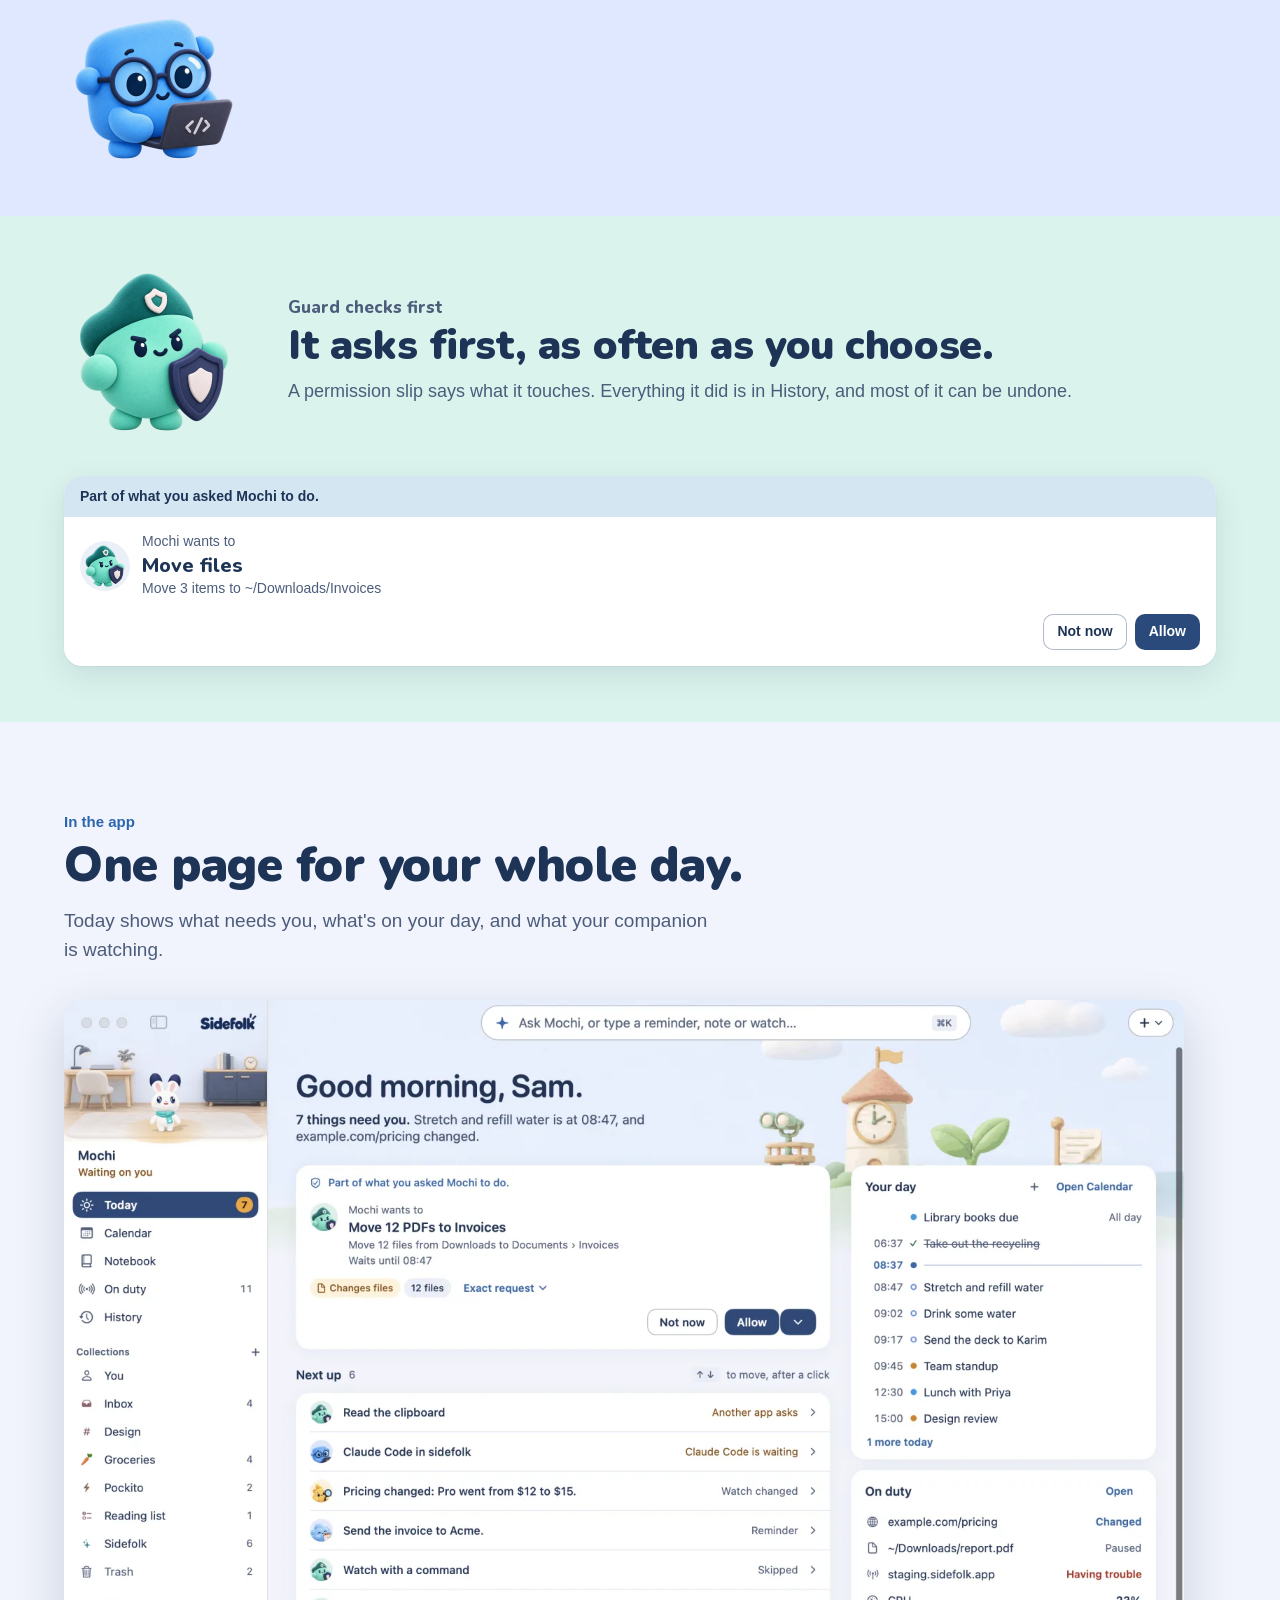
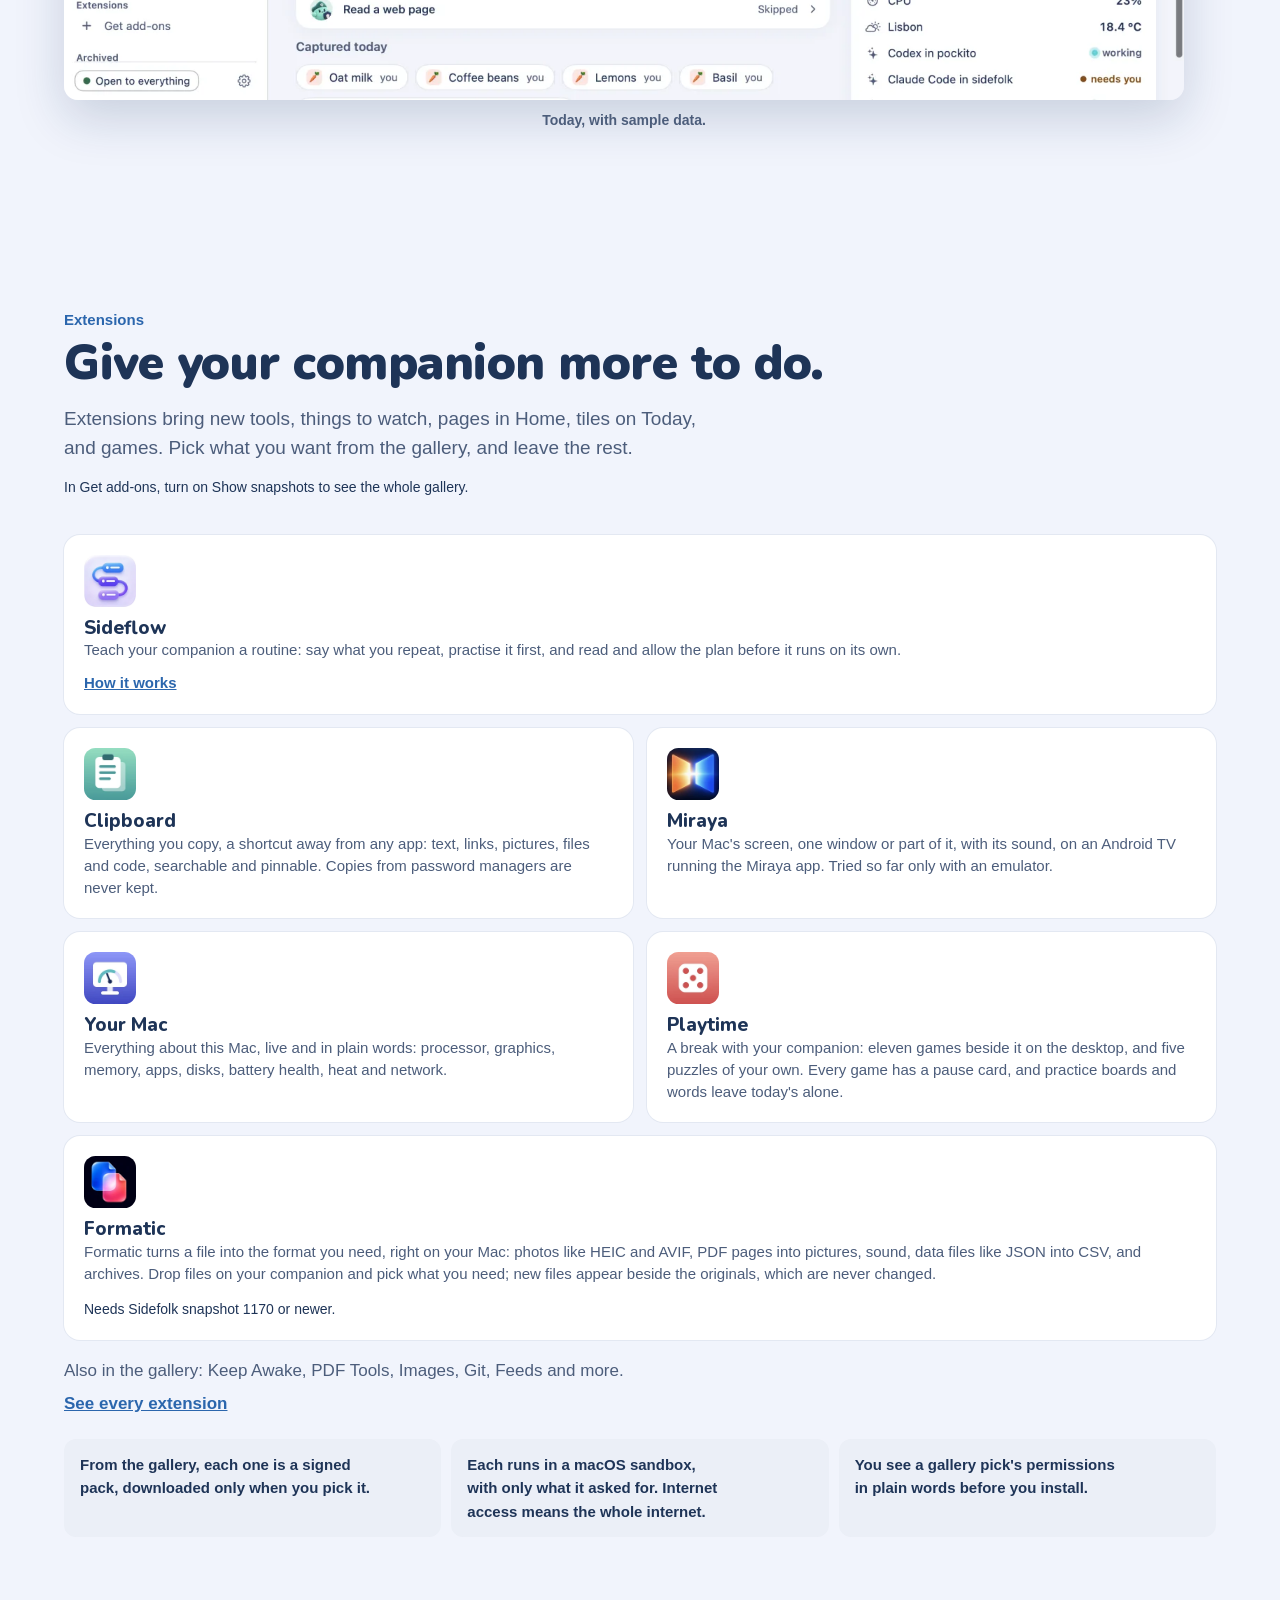
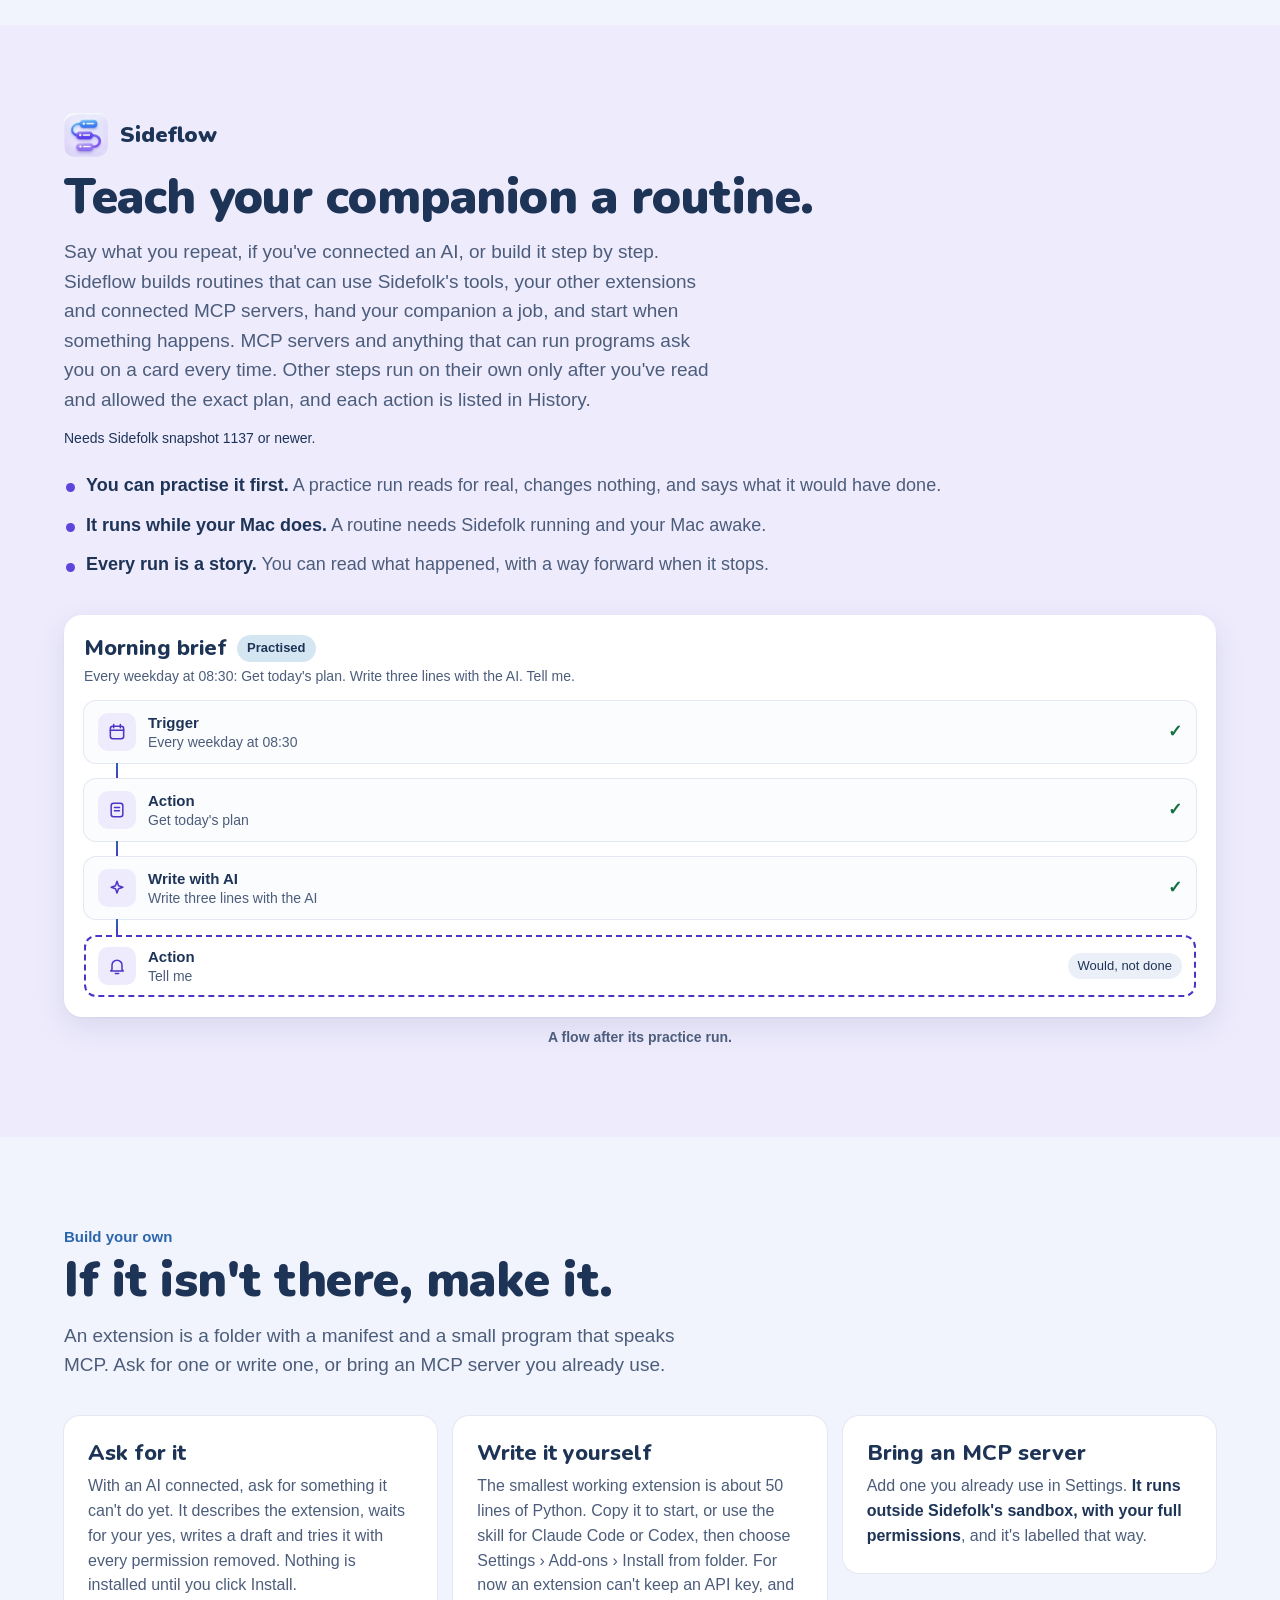
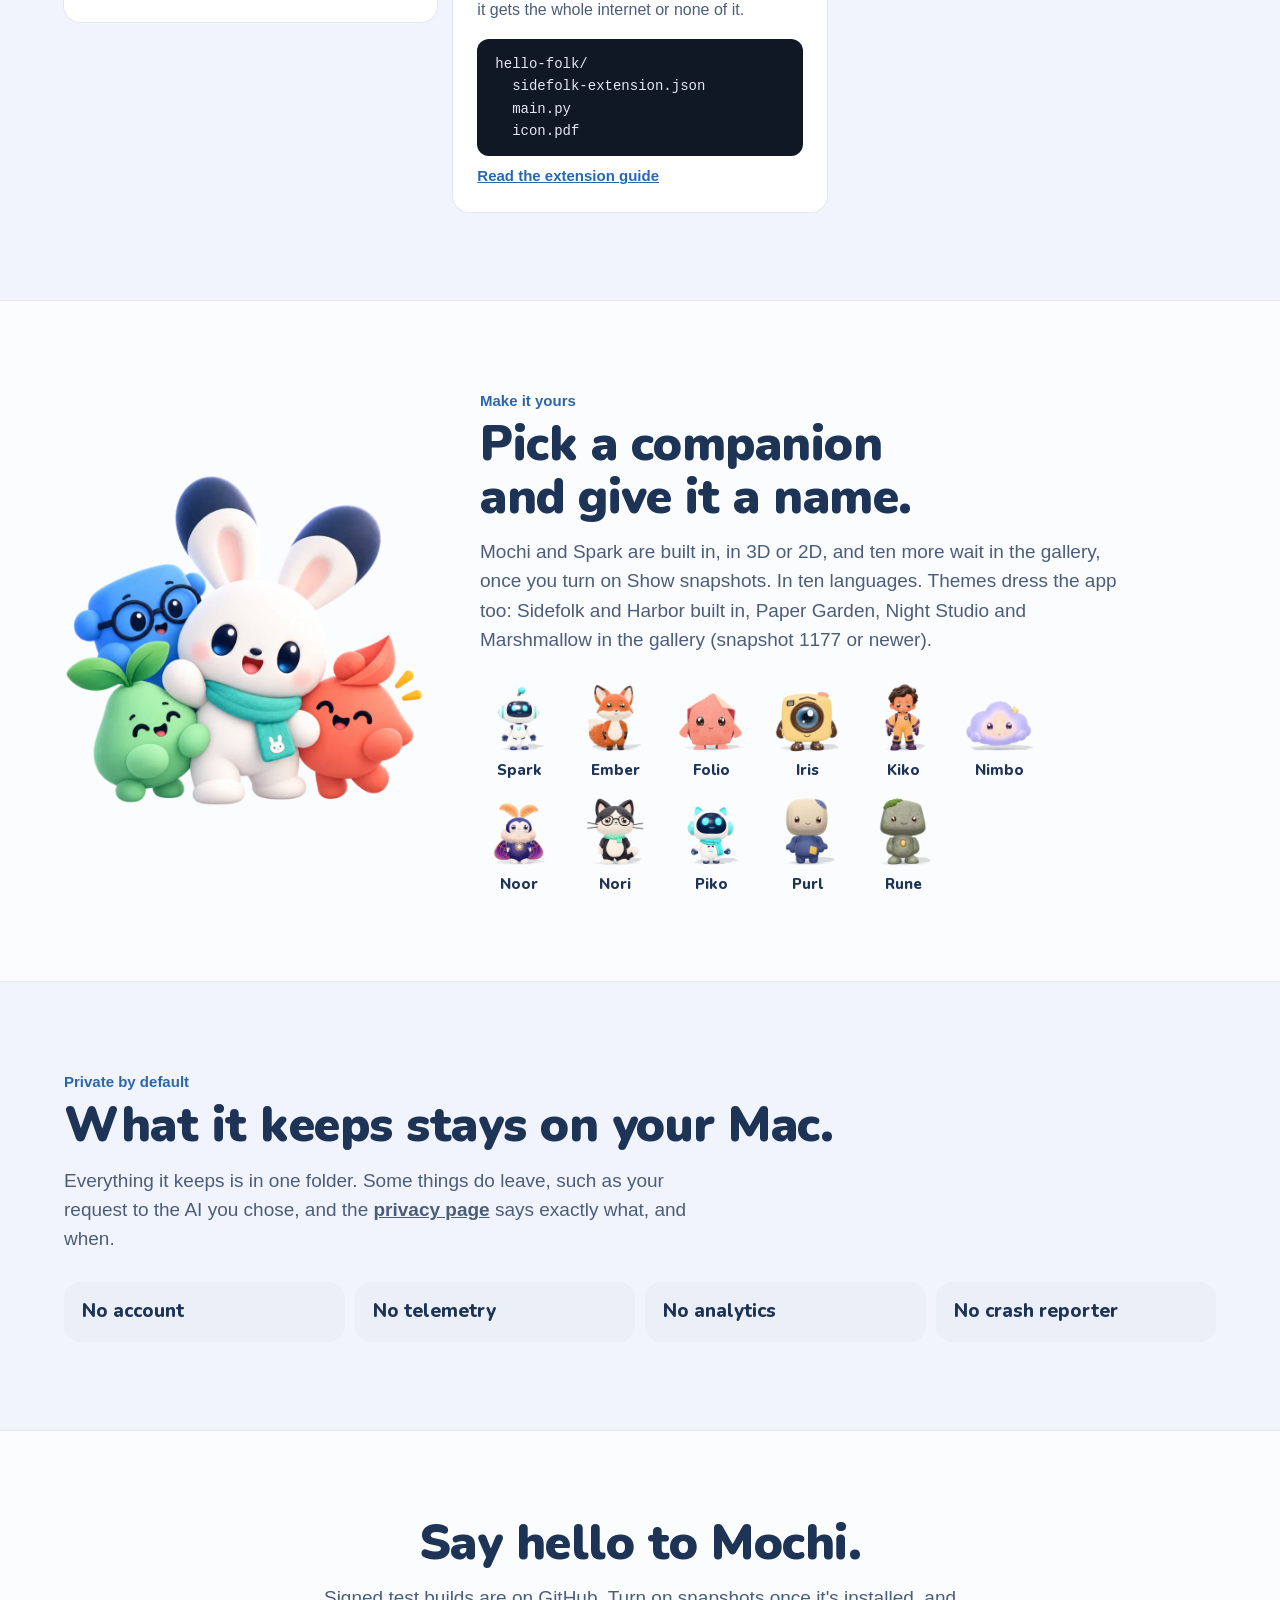
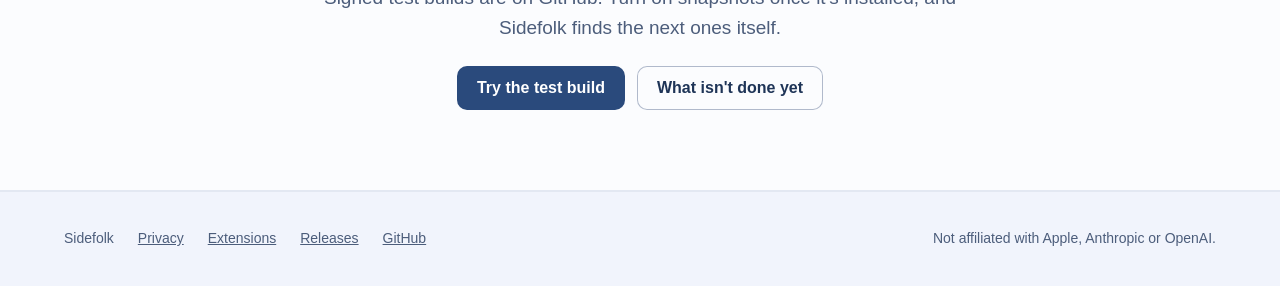
==== commit c0972df1: "At snapshot 1177: the new pages' words, Noor, Playtime's pause and practice, the themes, and Today r" ====
--- a/public/index.html
+++ b/public/index.html
@@ -122,10 +122,10 @@
   <p class="note">In Get add-ons, turn on Show snapshots to see the whole gallery.</p>
   <div class="tiles picks">
     <div class="tile wide"><img src="images/extensions/sideflow.webp" width="52" height="52" alt=""><div><b>Sideflow</b><span>Teach your companion a routine: say what you repeat, practise it first, and read and allow the plan before it runs on its own.</span><em><a href="#sideflow">How it works</a></em></div></div>
-    <div class="tile"><img src="images/extensions/clipboard.webp" width="52" height="52" alt=""><div><b>Clipboard</b><span>What you copy, a shortcut away from any app, searchable and pinnable. Copies from password managers are never kept.</span></div></div>
-    <div class="tile"><img src="images/extensions/miraya.webp" width="52" height="52" alt=""><div><b>Miraya</b><span>Your Mac's screen on an Android TV running the Miraya app. Tried so far only with an emulator.</span></div></div>
-    <div class="tile"><img src="images/extensions/system-vitals-plus.webp" width="52" height="52" alt=""><div><b>Your Mac</b><span>Everything about this Mac, live and in plain words: processor, memory, disks, battery health, heat and network.</span></div></div>
-    <div class="tile"><img src="images/extensions/playtime.webp" width="52" height="52" alt=""><div><b>Playtime</b><span>A break with your companion: eleven games beside it on the desktop, and five puzzles of your own.</span></div></div>
+    <div class="tile"><img src="images/extensions/clipboard.webp" width="52" height="52" alt=""><div><b>Clipboard</b><span>Everything you copy, a shortcut away from any app: text, links, pictures, files and code, searchable and pinnable. Copies from password managers are never kept.</span></div></div>
+    <div class="tile"><img src="images/extensions/miraya.webp" width="52" height="52" alt=""><div><b>Miraya</b><span>Your Mac's screen, one window or part of it, with its sound, on an Android TV running the Miraya app. Tried so far only with an emulator.</span></div></div>
+    <div class="tile"><img src="images/extensions/system-vitals-plus.webp" width="52" height="52" alt=""><div><b>Your Mac</b><span>Everything about this Mac, live and in plain words: processor, graphics, memory, apps, disks, battery health, heat and network.</span></div></div>
+    <div class="tile"><img src="images/extensions/playtime.webp" width="52" height="52" alt=""><div><b>Playtime</b><span>A break with your companion: eleven games beside it on the desktop, and five puzzles of your own. Every game has a pause card, and practice boards and words leave today's alone.</span></div></div>
     <div class="tile full"><img src="images/extensions/formatic.webp" width="52" height="52" alt=""><div><b>Formatic</b><span>Formatic turns a file into the format you need, right on your Mac: photos like HEIC and AVIF, PDF pages into pictures, sound, data files like JSON into CSV, and archives. Drop files on your companion and pick what you need; new files appear beside the originals, which are never changed.</span><p class="note">Needs Sidefolk snapshot 1170 or newer.</p></div></div>
   </div>
   <p class="alsoin">Also in the gallery: Keep Awake, PDF Tools, Images, Git, Feeds and more.</p>
@@ -182,7 +182,7 @@
   <div>
     <p class="eyebrow">Make it yours</p>
     <h2>Pick a companion and give it a name.</h2>
-    <p class="sub">Mochi and Spark are built in, in 3D or 2D, and ten more wait in the gallery, once you turn on Show snapshots. In ten languages.</p>
+    <p class="sub">Mochi and Spark are built in, in 3D or 2D, and ten more wait in the gallery, once you turn on Show snapshots. In ten languages. Themes dress the app too: Sidefolk and Harbor built in, Paper Garden, Night Studio and Marshmallow in the gallery (snapshot 1177 or newer).</p>
     <div class="troupe">
       <figure><img src="images/companions/spark.webp" width="78" height="78" alt=""><figcaption>Spark</figcaption></figure>
       <figure><img src="images/companions/ember.webp" width="78" height="78" alt=""><figcaption>Ember</figcaption></figure>
